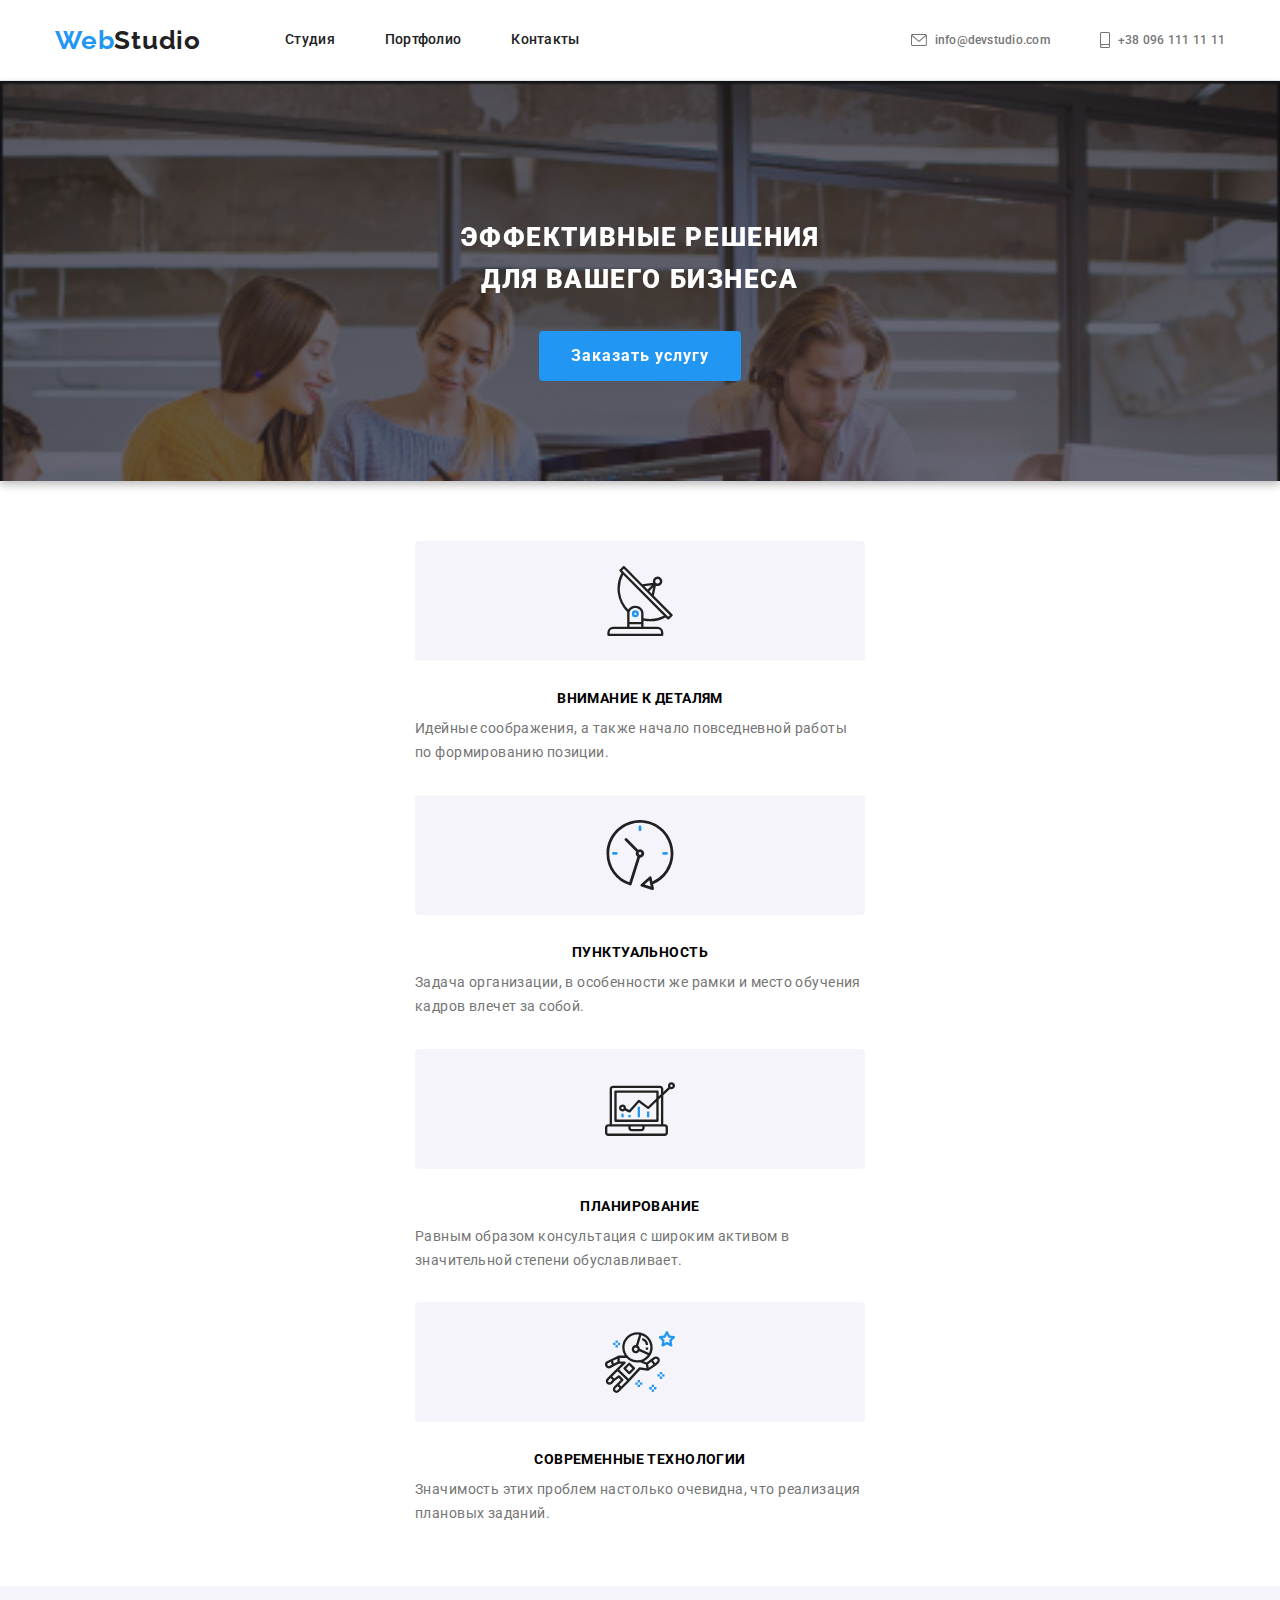
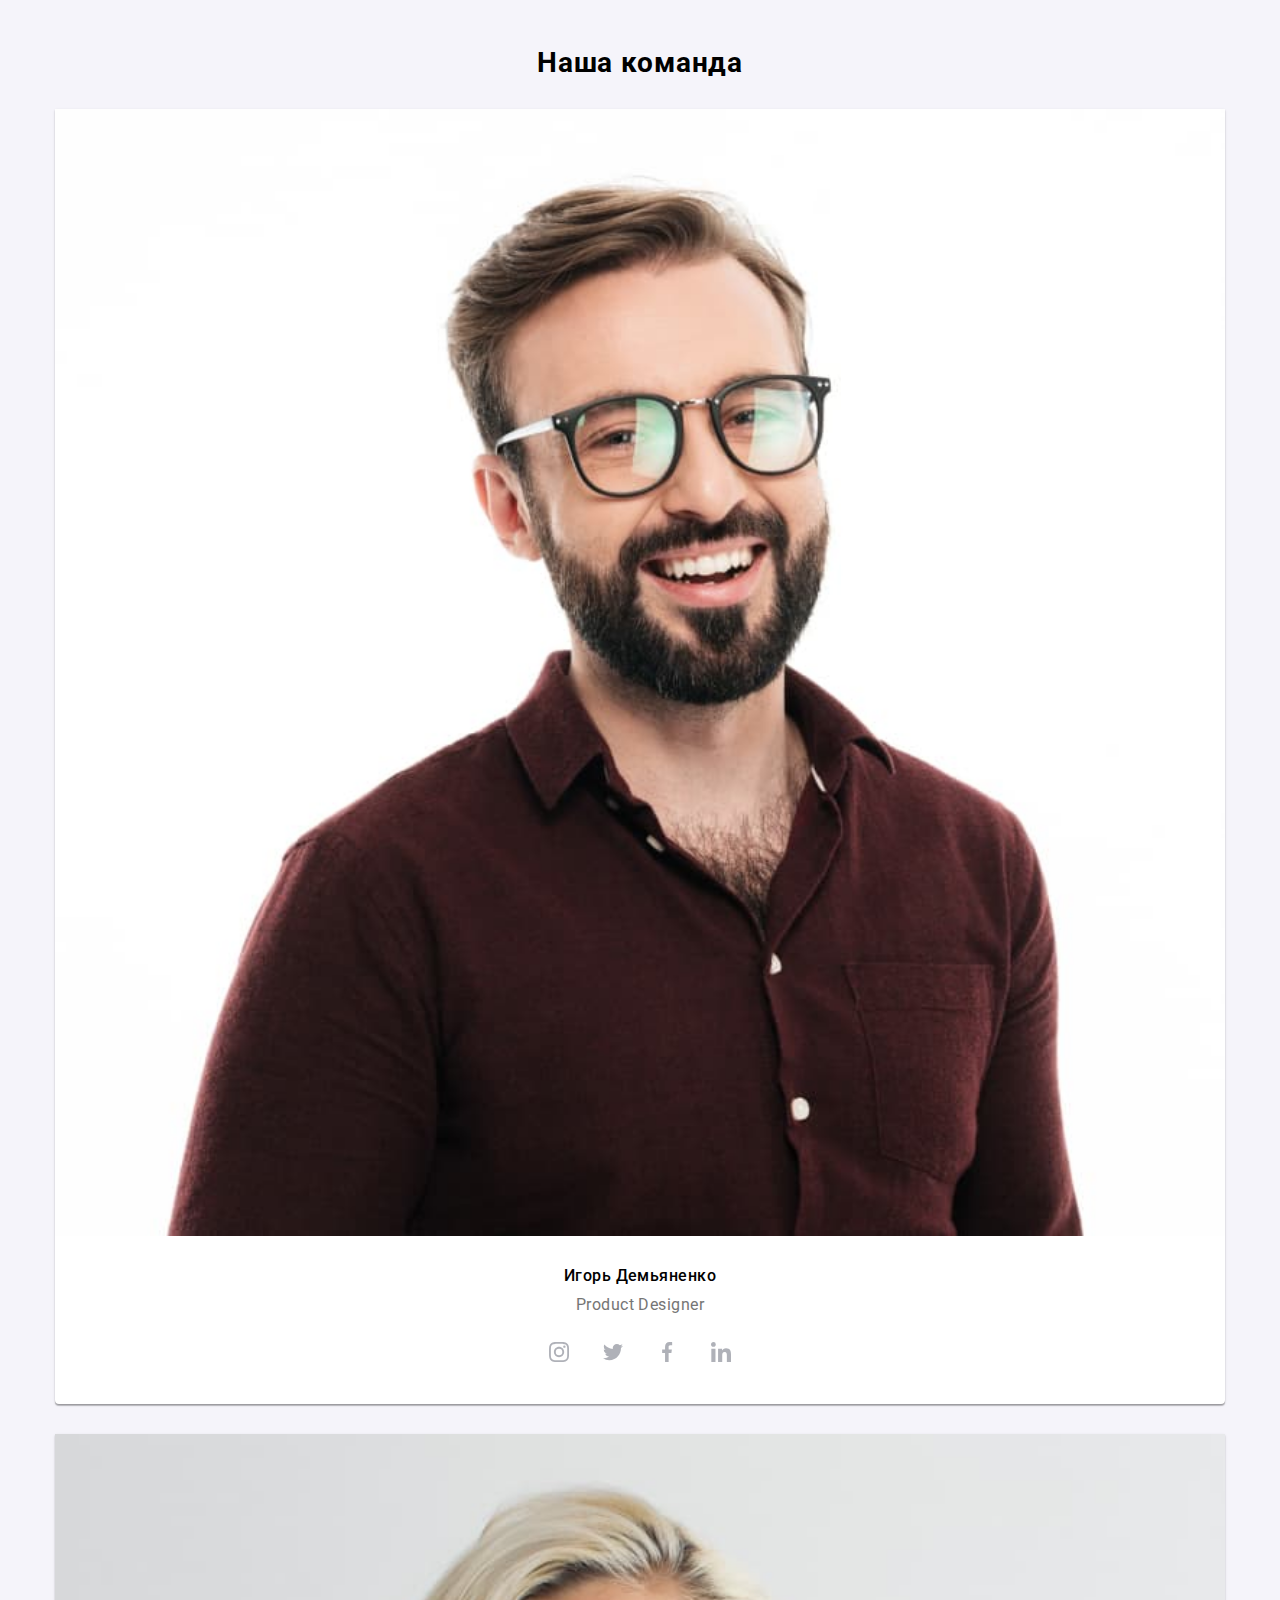
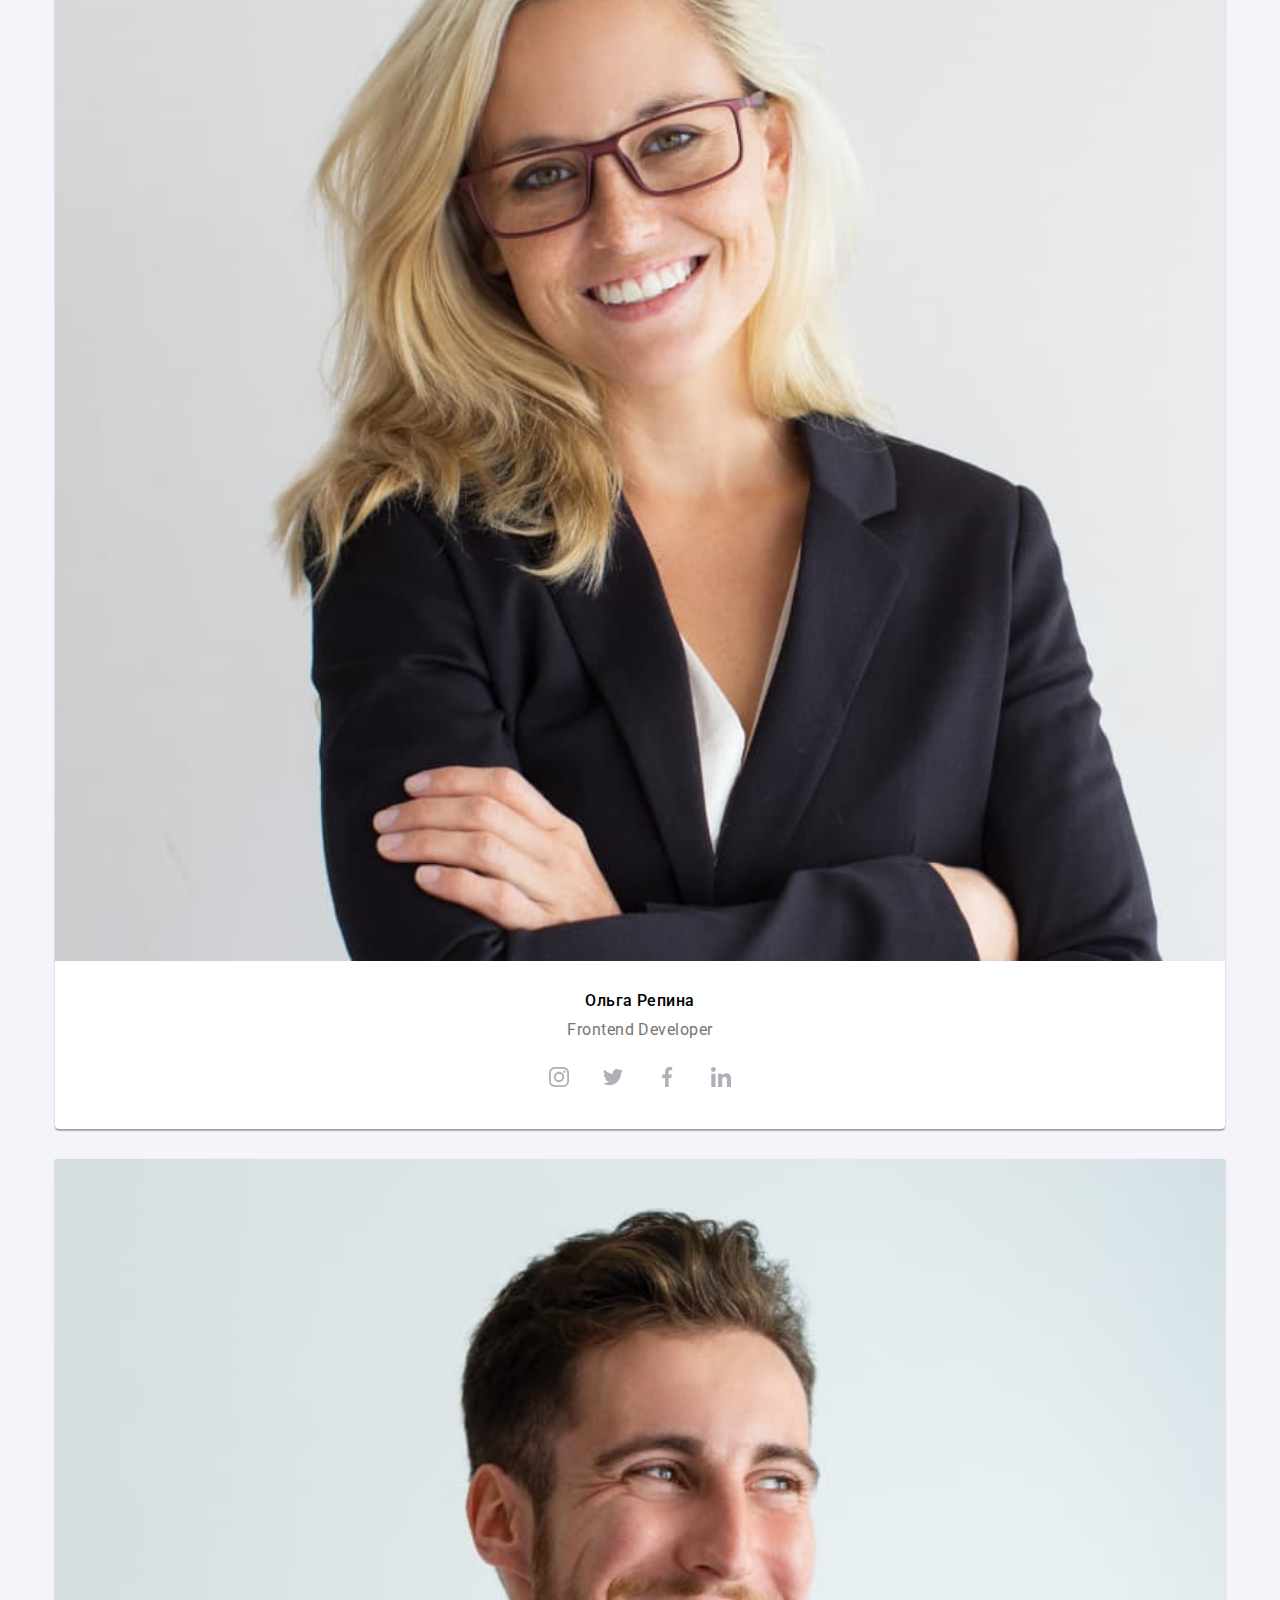
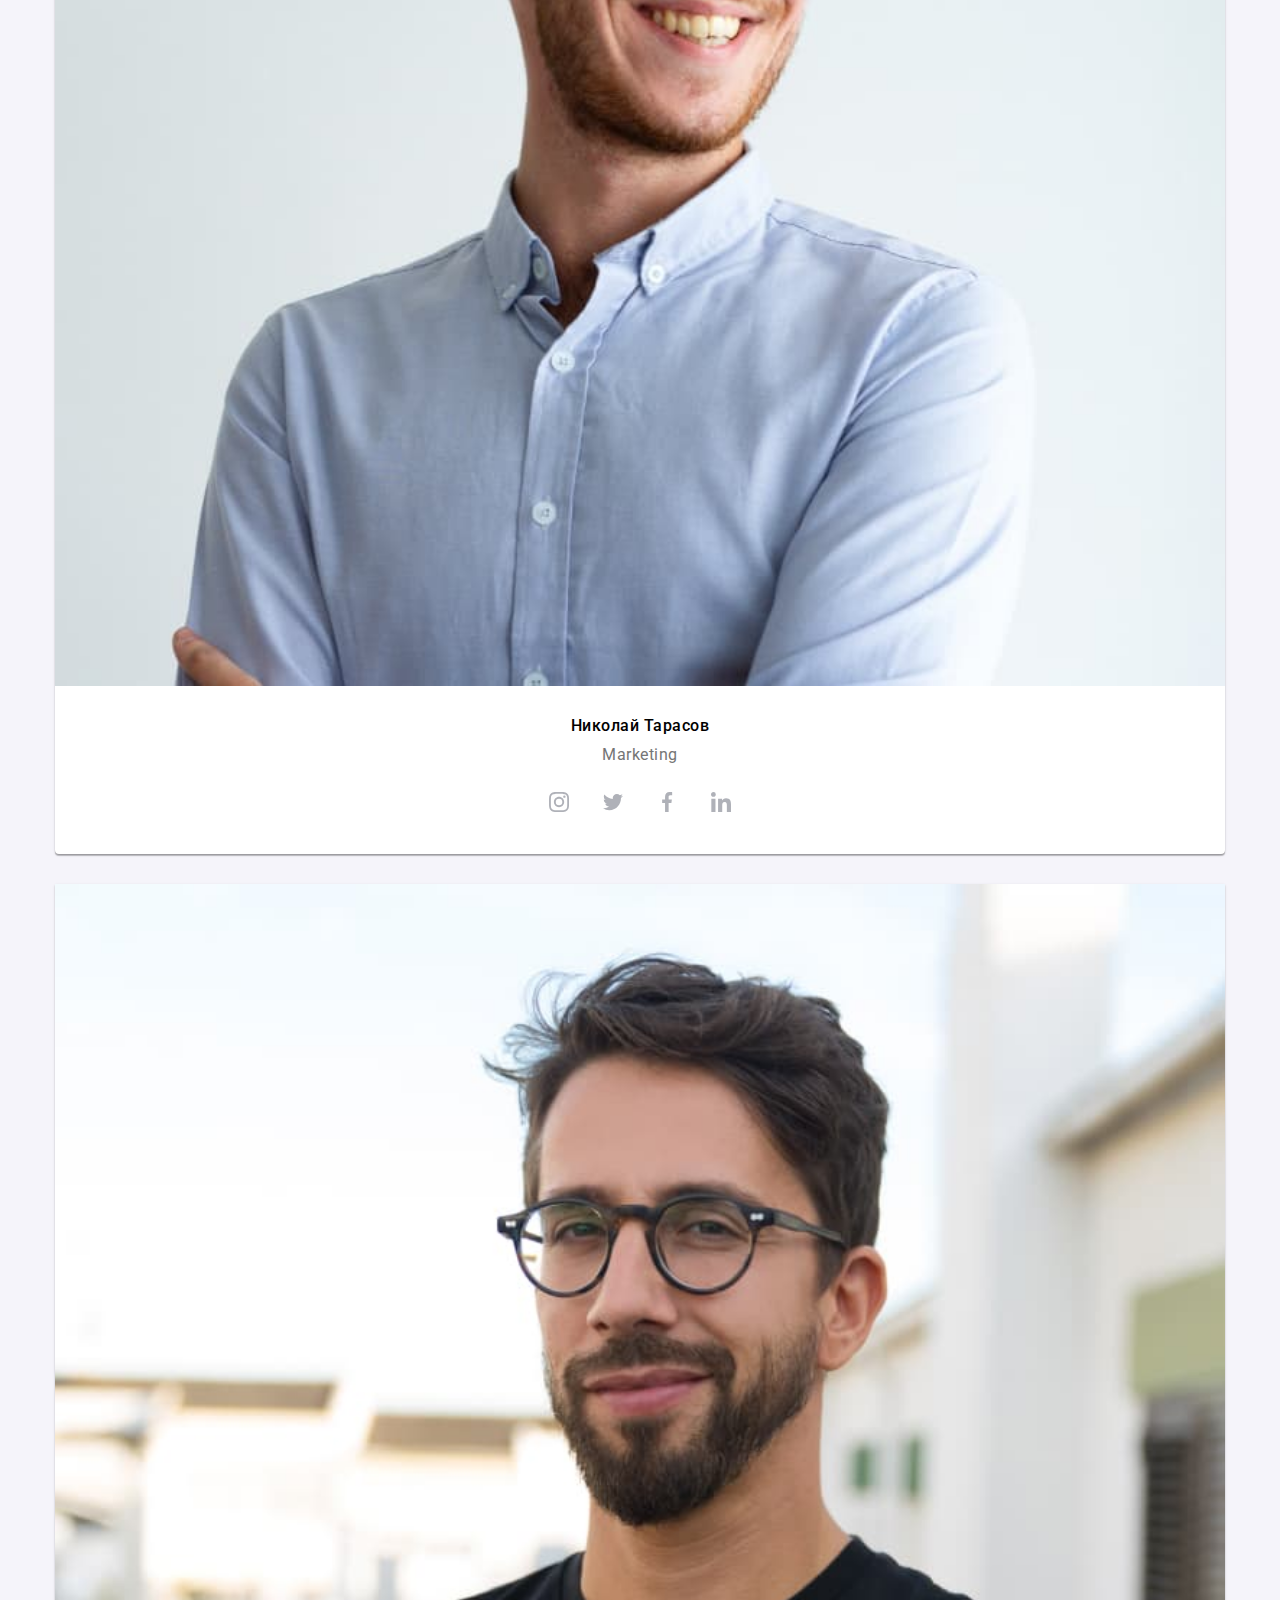
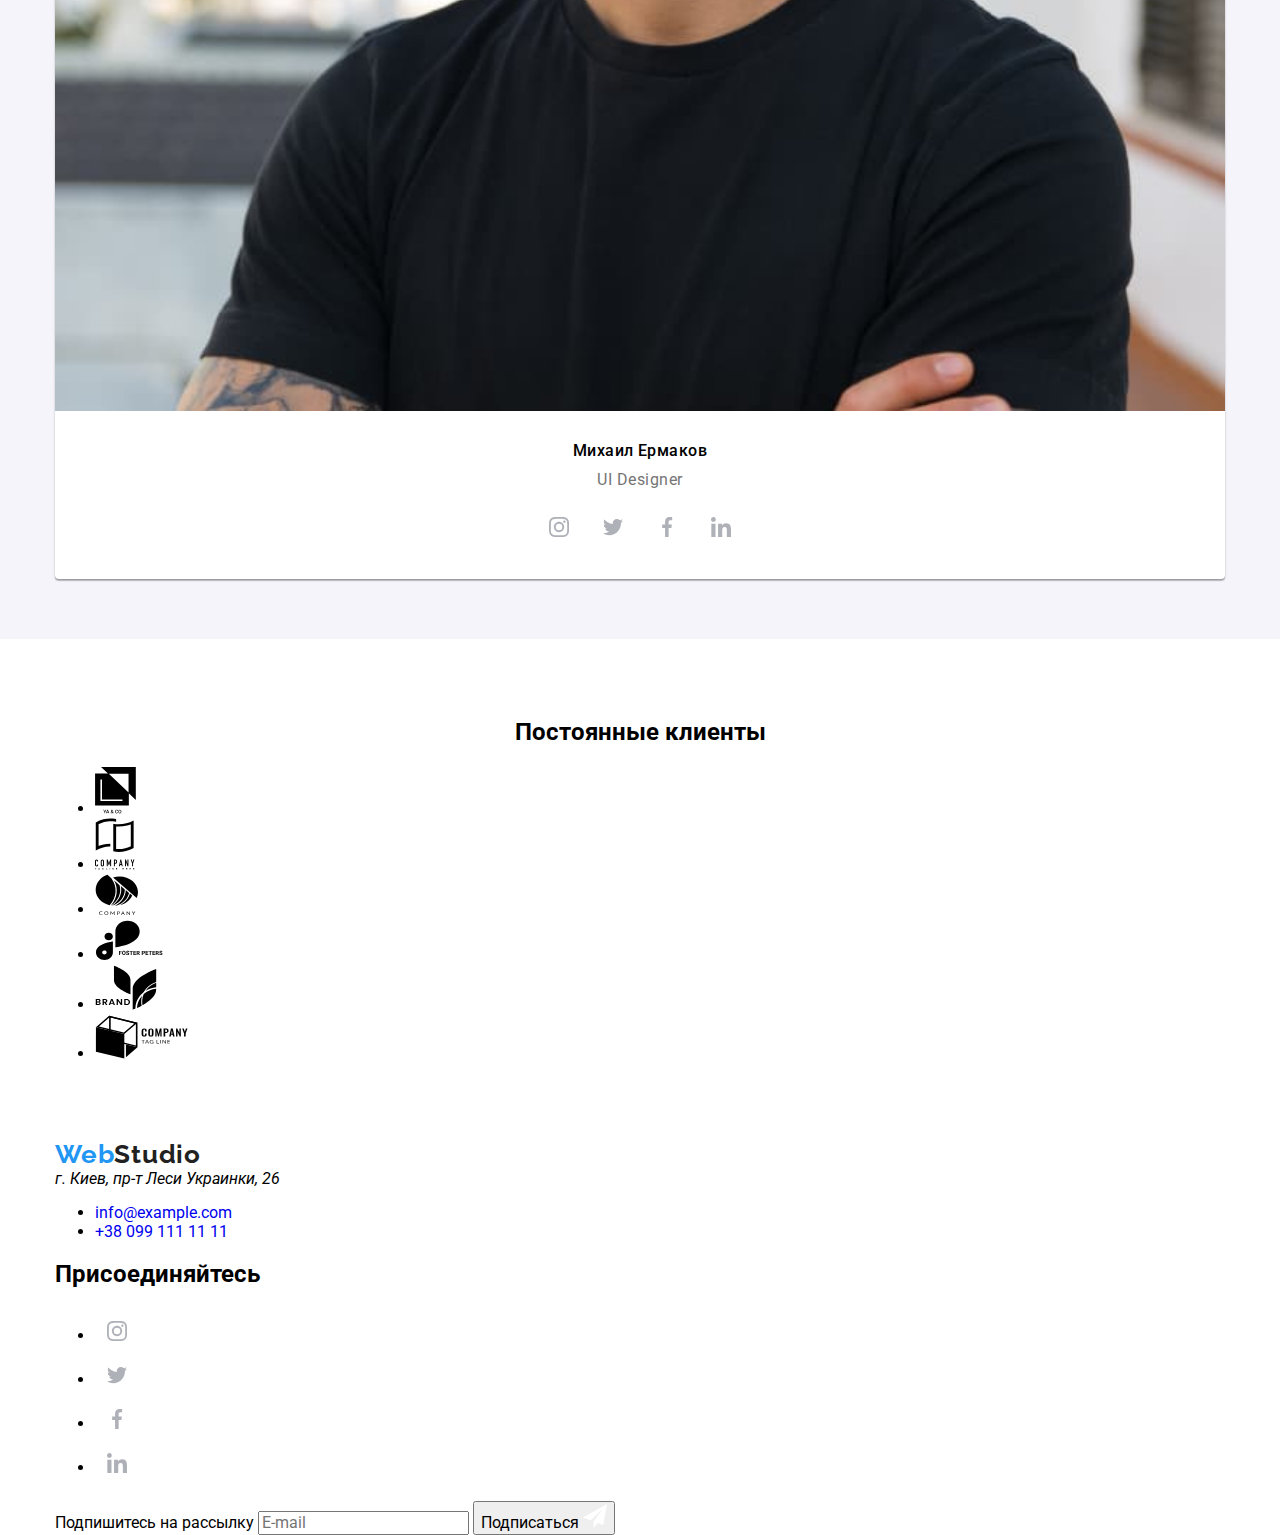
==== index.html @ 5d443990 "repo  created" ====
<!DOCTYPE html>
<html lang="ru">
  <head>
    <meta charset="UTF-8" />
    <meta http-equiv="X-UA-Compatible" content="IE=edge" />
    <meta name="viewport" content="width=device-width, initial-scale=1.0" />
    <title>homework-8</title>
    
    <link
      href="https://fonts.googleapis.com/css2?family=Raleway:wght@700&family=Roboto:wght@400;500;700;900&display=swap"
      rel="stylesheet"
    />
    <link rel="stylesheet" href="https://cdnjs.cloudflare.com/ajax/libs/modern-normalize/1.1.0/modern-normalize.min.css">
    <link rel="stylesheet" href="./css/main.min.css" />
  </head>

  <body>
    <!------------------------------------------------------Шапка страницы--------------------------------------------->
    <header class="page-header">
      <div class="container header-content">
        <nav class="page-header__nav">
          <a href="./index.html" class="page-header__logo"><span class="page-header__text">Web</span>Studio</a>
          <button 
            class="page-header__open-btn" 
            type="button" menu-open 
            aria-expanded="false"
            aria-controls="menu-container">
            <svg width="40" height="40" class="page-header__icon" aria-label="Переключатель мобильного меню">
            <use href="./img/sprite.svg#menu" class="icon-menu"></use>
            <!-- <use href="./img/sprite.svg#cross" class="icon-cross"></use> -->
            </svg>
          </button>
<!-- -----------------------------------------------------menu -->
          <div class="menu-container"  id="menu-container" data-menu>
            <button class="page-header__close-btn" type="button" menu-close>
              <svg width="40" height="40" class="page-header__icon" aria-label="Переключатель мобильного меню">
                <use href="./img/sprite.svg#cross" class="icon-cross"></use>
              </svg>
            </button>
            <ul class="nav-list">
              <li class="nav-list__item">
                <a href="./index.html" class="nav-list__link nav-list__link--current">Студия</a>
              </li>
              <li class="nav-list__item">
                <a href="./portfolio.html" class="nav-list__link">Портфолио</a>
              </li>
              <li class="nav-list__item">
                <a href="" class="nav-list__link">Контакты</a>
              </li>
            </ul>

            <ul class="contacts">
              <li class="contacts__item">
                  <a href="tel:+380961111111" class="contacts__tel">
                    <svg class="contacts__icon" width="10px" height="16px">
                      <use href="./img/sprite.svg#icon-smartphone"></use>
                    </svg>
                    +38 096 111 11 11
                  </a>
              </li>
              <li class="contacts__item">
                <a href="mailto:info@devstudio.com" class="contacts__email">
                  <svg class="contacts__icon" width="16px" height="12px">
                    <use href="./img/sprite.svg#icon-envelope"></use>
                  </svg>
                  info@devstudio.com
                </a>
              </li>
            </ul>

            <ul class="social-list">
              <li class="social-list__item"><a href="#" class="social-list__link">Instagram</a></li>
              <li class="social-list__item"><a href="#" class="social-list__link">Twitter</a></li>
              <li class="social-list__item"><a href="#" class="social-list__link">Facebook</a></li>
              <li class="social-list__item"><a href="#" class="social-list__link">LinkedIn</a></li>
            </ul>
          </div>
        </nav>
      </div>
    </header>
<!-------------------------------------------------------hero ------------------------------------------------>
    <main class="titles">
      <section class="hero">
        <div class="container">
          <h1 class="hero__title">Эффективные решения для вашего бизнеса</h1>
          <button type="button" class="hero__button" data-modal-open>Заказать услугу</button>
        </div>
      </section>
<!-- ------------------------------------------------------features ------------------------------------------->
      <section class="features section">
        <div class="container">
          <h2 class="features__header visually-hidden">Features</h2>
          <ul class="features__list">
            <li class="features__item">
              <div class="features__wrapper">
                <svg class="features__icon" width="70" height="70">
                  <use href="./img/sprite.svg#icon-antenna"></use>
                </svg>
              </div>
              <h3 class="features__title">Внимание к деталям</h3>
              <p class="features__text">
                Идейные соображения, а также начало повседневной работы по
                формированию позиции.
              </p>
            </li>
      
            <li class="features__item">
              <div class="features__wrapper">
                <svg class="features__icon" width="70" height="70">
                  <use href="./img/sprite.svg#icon-clock"></use>
                </svg>
              </div>
              <h3 class="features__title">Пунктуальность</h3>
              <p class="features__text">
                Задача организации, в особенности же рамки и место обучения кадров
                влечет за собой.
              </p>
            </li>
      
            <li class="features__item">
              <div class="features__wrapper">
                <svg class="features__icon" width="70" height="70">
                  <use href="./img/sprite.svg#icon-diagram"></use>
                </svg>
              </div>
              <h3 class="features__title">Планирование</h3>
              <p class="features__text">
                Равным образом консультация с широким активом в значительной
                степени обуславливает.
              </p>
            </li>
      
            <li class="features__item">
              <div class="features__wrapper">
                <svg class="features__icon" width="70" height="70">
                  <use href="./img/sprite.svg#icon-astronaut"></use>
                </svg>
              </div>
              <h3 class="features__title">Современные технологии</h3>
              <p class="features__text">
                Значимость этих проблем настолько очевидна, что реализация
                плановых заданий.
              </p>
            </li>
          </ul>
        </div>
      </section>
<!--------------------------------------------------------Our-team ---------------------------------------->
<section class="our-team section">
  <div class="container">
    <h2 class="our-team__title">Наша команда</h2>
    <ul class="our-team__list">
      <li class="our-team__member">
        <img src="./img/Igor-Demyanenko.jpg" alt="карта первого работника студии" width="270" class="our-team__photo">
        <div class="team-data">
          <h3 class="team-data__name">Игорь Демьяненко</h3>
          <p class="team-data__position">Product Designer</p>
        </div>
        <ul class="our-team__social">
          <li class="our-team__social-item">
            <a href="https://www.instagram.com/" class="our-team__social-link" target="_blank">
              <svg class="our-team__social-icon" width="20" height="20">
                <use href="./img/sprite.svg#icon-Insta"></use>
              </svg>
            </a>
          </li>
          <li class="our-team__social-item">
            <a href="https://twitter.com/" class="our-team__social-link" target="_blank">
              <svg class="our-team__social-icon" width="20" height="20">
                <use href="./img/sprite.svg#icon-twitter"></use>
              </svg>
            </a>
          </li>
          <li class="our-team__social-item">
            <a href="https://uk-ua.facebook.com/" class="our-team__social-link" target="_blank">
              <svg class="our-team__social-icon" width="20" height="20">
                <use href="./img/sprite.svg#icon-facebook"></use>
              </svg>
            </a>
          </li>
          <li class="our-team__social-item">
            <a href="https://ua.linkedin.com/" class="our-team__social-link" target="_blank">
              <svg class="our-team__social-icon" width="20" height="20">
                <use href="./img/sprite.svg#icon-linkEdin"></use>
              </svg>
            </a>
          </li>
        </ul>
      </li>

      <li class="our-team__member">
        <img src="./img/Olga-Repina.jpg" alt="карта второго работника студии" width="270" class="our-team__photo">
        <div class="team-data">
          <h3 class="team-data__name">Ольга Репина</h3>
          <p class="team-data__position">Frontend Developer</p>
        </div>
        <ul class="list our-team__social">
          <li class="our-team__social-item">
            <a href="https://www.instagram.com/" class="our-team__social-link" target="_blank">
              <svg width="20" height="20" class="our-team__social-icon">
                <use href="./img/sprite.svg#icon-Insta"></use>
              </svg>
            </a>
          </li>
          <li class="our-team__social-item">
            <a href="https://twitter.com/" class="our-team__social-link" target="_blank">
              <svg class="our-team__social-icon" width="20" height="20">
                <use href="./img/sprite.svg#icon-twitter"></use>
              </svg>
            </a>
          </li>
          <li class="our-team__social-item">
            <a href="https://uk-ua.facebook.com/" class="our-team__social-link" target="_blank">
              <svg class="our-team__social-icon" width="20" height="20">
                <use href="./img/sprite.svg#icon-facebook"></use>
              </svg>
            </a>
          </li>
          <li class="our-team__social-item">
            <a href="https://ua.linkedin.com/" class="our-team__social-link" target="_blank">
              <svg class="our-team__social-icon" width="20" height="20">
                <use href="./img/sprite.svg#icon-linkEdin"></use>
              </svg>
            </a>
          </li>
        </ul>
      </li>

      <li class="our-team__member">
        <img src="./img/Nik-Tarasov.jpg" alt="карта третьего работника студии" width="270" class="our-team__photo">
        <div class="team-data">
          <h3 class="team-data__name">Николай Тарасов</h3>
          <p class="team-data__position">Marketing</p>
        </div>
        <ul class="list  our-team__social">
          <li class="our-team__social-item">
            <a href="https://www.instagram.com/" class="our-team__social-link" target="_blank">
              <svg width="20" height="20" class="our-team__social-icon">
                <use href="./img/sprite.svg#icon-Insta"></use>
              </svg>
            </a>
          </li>
          <li class="our-team__social-item">
            <a href="https://twitter.com/" class="our-team__social-link" target="_blank">
              <svg class="our-team__social-icon" width="20" height="20">
                <use href="./img/sprite.svg#icon-twitter"></use>
              </svg>
            </a>
          </li>
          <li class="our-team__social-item">
            <a href="https://uk-ua.facebook.com/" class="our-team__social-link" target="_blank">
              <svg class="our-team__social-icon" width="20" height="20">
                <use href="./img/sprite.svg#icon-facebook"></use>
              </svg>
            </a>
          </li>
          <li class="our-team__social-item">
            <a href="https://ua.linkedin.com/" class="our-team__social-link" target="_blank">
              <svg class="our-team__social-icon" width="20" height="20">
                <use href="./img/sprite.svg#icon-linkEdin"></use>
              </svg>
            </a>
          </li>
        </ul>
      </li>

      <li class="our-team__member">
        <img src="./img/Michail-Ermakov.jpg" alt="карта четвертого работника студии" width="270"
          class="our-team__photo">
        <div class="team-data">
          <h3 class="team-data__name">Михаил Ермаков</h3>
          <p class="team-data__position">UI Designer</p>
        </div>
        <ul class="list  our-team__social">
          <li class="our-team__social-item">
            <a href="https://www.instagram.com/" class="our-team__social-link" target="_blank">
              <svg width="20" height="20" class="our-team__social-icon">
                <use href="./img/sprite.svg#icon-Insta"></use>
              </svg>
            </a>
          </li>
          <li class="our-team__social-item">
            <a href="https://twitter.com/" class="our-team__social-link" target="_blank">
              <svg class="our-team__social-icon" width="20" height="20">
                <use href="./img/sprite.svg#icon-twitter"></use>
              </svg>
            </a>
          </li>
          <li class="our-team__social-item">
            <a href="https://uk-ua.facebook.com/" class="our-team__social-link" target="_blank">
              <svg class="our-team__social-icon" width="20" height="20">
                <use href="./img/sprite.svg#icon-facebook"></use>
              </svg>
            </a>
          </li>
          <li class=" our-team__social-item">
            <a href="https://ua.linkedin.com/" class="our-team__social-link" target="_blank">
              <svg class="our-team__social-icon" width="20" height="20">
                <use href="./img/sprite.svg#icon-linkEdin"></use>
              </svg>
            </a>
          </li>
        </ul>
      </li>
    </ul>
  </div>
</section>
<!----------------------------------------------------- Clients --------------------------------------------------->
<section class="customers section">
  <div class="container">
    <h2 class="customers-title">Постоянные клиенты</h2>
    <ul class=" list customers-list">
      <li class="customers-item">
        <a href="" class="customers-link">
          <svg class="customers-icon" width="41" height="46.7">
            <use href="./img/sprite.svg#icon-client-1"></use>
          </svg>
        </a>
      </li>
      <li class="customers-item">
        <a href="" class="customers-link">
          <svg class="customers-icon" width="40" height="52">
            <use href="./img/sprite.svg#icon-client-2"></use>
          </svg>
        </a>
      </li>
      <li class="customers-item">
        <a href="" class="customers-link">
          <svg class="customers-icon" width="43.46" height="41.18">
            <use href="./img/sprite.svg#icon-client-3"></use>
          </svg>
        </a>
      </li>
      <li class="customers-item">
        <a href="" class="customers-link">
          <svg class="customers-icon" width="84.44" height="40.62">
            <use href="./img/sprite.svg#icon-client-4"></use>
          </svg>
        </a>
      </li>
      <li class="customers-item">
        <a href="" class="customers-link">
          <svg class="customers-icon" width="62.54" height="45.43">
            <use href="./img/sprite.svg#icon-client-5"></use>
          </svg>
        </a>
      </li>
      <li class="customers-item">
        <a href="" class="customers-link">
          <svg class="customers-icon" width="93.79" height="43.93">
            <use href="./img/sprite.svg#icon-client-6"></use>
          </svg>
        </a>
      </li>
    </ul>
  </div>
</section>
    </main>
<!---------------------------------------------------- Footer --------------------------------------------------->
    <footer class="footer">
      <div class="container">
        <div class="footer-wrapper">
          <div class="footer-data">
            <a href="./index.html" class="page-header__logo page-header__logo--inverse"><span
                class="page-header__text">Web</span>Studio</a>
            <address class="footer-data__address">г. Киев, пр-т Леси Украинки, 26</address>
            <ul class="footer-data__list">
              <li class="footer-data__contacts">
                <a href="mailto:info@example.com" class="footer-data__link">info@example.com</a>
              </li>
              <li class="footer-data__contacts">
                <a href="tel:+380991111111" class="footer-data__link">+38 099 111 11 11</a>
              </li>
            </ul>
          </div>
          <div class="footer-social">
            <h2 class="footer-social__text">Присоединяйтесь</h2>
            <ul class="list footer-social__list">
              <li class="our-team__social-item">
                <a href="https://www.instagram.com/" class="our-team__social-link  our-team__social-link--bgc"
                  target="_blank">
                  <svg class="our-team__social-icon" width="20" height="20">
                    <use href="./img/sprite.svg#icon-Insta"></use>
                  </svg>
                </a>
              </li>
              <li class="our-team__social-item footer-item">
                <a href="https://twitter.com/" class="our-team__social-link our-team__social-link--bgc" target="_blank">
                  <svg class="our-team__social-icon" width="20" height="20">
                    <use href="./img/sprite.svg#icon-twitter"></use>
                  </svg>
                </a>
              </li>
              <li class="our-team__social-item footer-item">
                <a href="https://uk-ua.facebook.com/" class="our-team__social-link our-team__social-link--bgc"
                  target="_blank">
                  <svg class="our-team__social-icon" width="20" height="20">
                    <use href="./img/sprite.svg#icon-facebook"></use>
                  </svg>
                </a>
              </li>
              <li class="our-team__social-item footer-item">
                <a href="https://ua.linkedin.com/" class="our-team__social-link our-team__social-link--bgc" target="_blank">
                  <svg class="our-team__social-icon" width="20" height="20">
                    <use href="./img/sprite.svg#icon-linkEdin"></use>
                  </svg>
                </a>
              </li>
            </ul>
          </div>
          <form class="subscribe">
            <label class="subscribe__label">
              <span class="subscribe__text">Подпишитесь на рассылку</span>
              <input type="email" placeholder="E-mail" class="subscribe__input" name="subscribe">
            </label>
            <button type="submit" class="subscribe__btn">
              Подписаться
              <svg class="subscribe__icon" width="24" height="24">
                <use href="./img/sprite.svg#icon-send"></use>
              </svg>
            </button>
          </form>
        </div>
      </div>
    </footer>

   



    <script src="./js/modal.js"></script>
    <script src="./js/menu.js"></script>
  </body>
</html>
---- css/main.min.css ----
body{font-family:"Roboto",sans-serif;background-color:var(--main-bgc);color:var(--primary-text-color)}.visually-hidden{position:absolute;white-space:nowrap;width:1px;height:1px;overflow:hidden;border:0;padding:0;clip:rect(0 0 0 0);clip-path:inset(50%);margin:-1px}a{text-decoration:none}.our-team__social,.our-team__list,.features__list,.social-list,.contacts,.nav-list{list-style:none;margin:0;padding:0}.titles h2{text-align:center}img{display:block;max-width:100%;height:auto;width:100%}.container{width:100%;padding-left:15px;padding-right:15px;margin-left:auto;margin-right:auto}@media screen and (min-width: 480px){.container{max-width:480px}}@media screen and (min-width: 768px){.container{max-width:768px}}@media screen and (min-width: 1200px){.container{max-width:1200px}}.section{padding-top:60px;padding-bottom:60px}.page-header{border-bottom:1px solid #ececec}@media screen and (max-width: 767px){.header-content{padding-top:10px;padding-bottom:10px}}.page-header__nav{display:flex;align-items:center}.page-header__logo{font-size:24px;font-weight:700;line-height:1.1666666667;letter-spacing:.03em;font-family:"Raleway",sans-serif;color:#212121}.page-header__logo .page-header__text{color:#2196f3}.page-header__open-btn{display:inline-flex;margin:0;padding:0;border:none;background-color:rgba(0,0,0,0);margin-left:auto}@media screen and (min-width: 767px){.page-header__open-btn{display:none}}@media screen and (max-width: 767px){.menu-container{padding:48px 40px;background-color:#fff;outline:1px solid tomato;display:none;position:fixed;top:0;left:0;width:100%;height:100%;z-index:5}.menu-container.is-open{display:flex;flex-direction:column}}@media screen and (max-width: 767px){.nav-list__item:not(:last-child){margin-bottom:32px}.nav-list__link{font-weight:500;font-size:40px;line-height:1.18;letter-spacing:.02em;color:#212121}.nav-list__link:hover,.nav-list__link:focus{color:#2196f3}}@media screen and (max-width: 767px){.contacts{margin-top:auto;margin-bottom:64px}.contacts .contacts__icon{display:none}.contacts__item:not(:last-child){margin-bottom:32px}.contacts__tel{font-weight:500;font-size:34px;line-height:1.18;letter-spacing:.02em;color:#2196f3}.contacts__email{font-weight:500;font-size:24px;line-height:1.17;letter-spacing:.02em;color:#757575}}@media screen and (max-width: 767px){.social-list{display:flex;flex-wrap:wrap;justify-content:center}.social-list__item:not(:last-child){margin-right:10px}.social-list__item{padding-right:10px}.social-list__item:not(:last-child){border-right:1px solid rgba(33,33,33,.2)}.social-list__link{font-weight:500;font-size:18px;line-height:1.22;letter-spacing:.02em;color:#2196f3}}.page-header__close-btn{position:absolute;top:10px;right:15px;display:inline-flex;margin:0;padding:0;border:none;background-color:rgba(0,0,0,0);margin-left:auto}@media screen and (min-width: 768px){.page-header__close-btn{display:none}}@media screen and (min-width: 768px){.menu-container{display:flex;align-items:center;margin-left:auto}.nav-list{display:flex;align-items:center}.nav-list__item:not(:last-child){margin-right:50px}.nav-list__link{display:block;font-weight:500;font-size:14px;line-height:1.14;letter-spacing:.02em;color:#212121;padding-top:32px;padding-bottom:32px}.social-list{display:none}.contacts{display:flex;flex-direction:column-reverse;margin-left:84px}.contacts__item:nth-child(2){margin-bottom:10px}.contacts__icon{display:inline-block;margin-right:8px;fill:#757575}.contacts__email,.contacts__tel{font-weight:500;font-size:12px;line-height:1.17;letter-spacing:.02em;color:#757575;display:flex;align-items:center}}@media screen and (min-width: 1200px){.menu-container{display:flex;align-items:center;margin-left:auto}.page-header__logo{font-weight:700;font-size:26px;line-height:1.19;letter-spacing:.03em}.contacts{display:flex;align-items:center;flex-direction:row-reverse;margin-left:331px}.contacts__item:nth-child(2){margin-right:50px;margin-bottom:0px}}.hero{text-align:center;padding-top:118px;padding-bottom:118px;max-width:1600px;height:400px;margin-left:auto;margin-right:auto;background-image:linear-gradient(to right, rgba(47, 48, 58, 0.4), rgba(47, 48, 58, 0.4)),url(/img/mobile-hero.jpg);filter:drop-shadow(0px 4px 4px rgba(0, 0, 0, 0.25));background-repeat:no-repeat;background-size:cover}.hero__title{font-weight:900;font-size:26px;line-height:1.62;letter-spacing:.06em;color:#fff;text-transform:uppercase;margin-left:auto;margin-right:auto;margin-bottom:30px;max-width:360px}.hero__button{font-family:Roboto,sans-serif;color:#fff;background-color:#2196f3;border:0;font-weight:700;font-size:16px;line-height:1.88;letter-spacing:.06em;cursor:pointer;padding:10px 32px;border-radius:4px}.features__list .features__item{max-width:450px;margin-left:auto;margin-right:auto}.features__list .features__item:not(:last-child){margin-bottom:30px}.features__wrapper{display:block;width:100%;height:120px;background-color:#f5f4fa;border-radius:4px;display:flex;justify-content:center;align-items:center}.features__title{margin-top:30px;margin-bottom:10px;font-size:14px;line-height:1.14;letter-spacing:.03em;text-transform:uppercase;text-align:center}.features__text{font-size:14px;line-height:1.71;letter-spacing:.03em;color:#757575;margin:0px}.our-team{background-color:#f5f4fa}.our-team__title{margin-top:0px;margin-bottom:30px;font-weight:700;font-size:28px;line-height:1.18;letter-spacing:.03em}.our-team__member{background-color:#fff;box-shadow:0px 1px 3px rgba(0,0,0,.12),0px 1px 1px rgba(0,0,0,.14),0px 2px 1px rgba(0,0,0,.2);border-radius:0px 0px 4px 4px}.our-team__member:not(:last-child){margin-bottom:30px}.team-data{padding-top:30px;padding-bottom:16px;text-align:center}.team-data__name{margin:0;margin-bottom:10px;font-weight:500;font-size:16px;line-height:1.2;letter-spacing:.03em}.team-data__position{margin:0px;line-height:1.2;color:#757575;letter-spacing:.03em}.our-team__social{display:flex;justify-content:center;padding-bottom:30px}.our-team__social-item:not(:last-child){margin-right:10px}.our-team__social-link{display:flex;justify-content:center;align-items:center;width:44px;height:44px;border-radius:50px;background-color:#fff;color:#afb1b8;fill:#afb1b8}.our-team__social-icon{fill:currentColor}/*# sourceMappingURL=main.min.css.map */
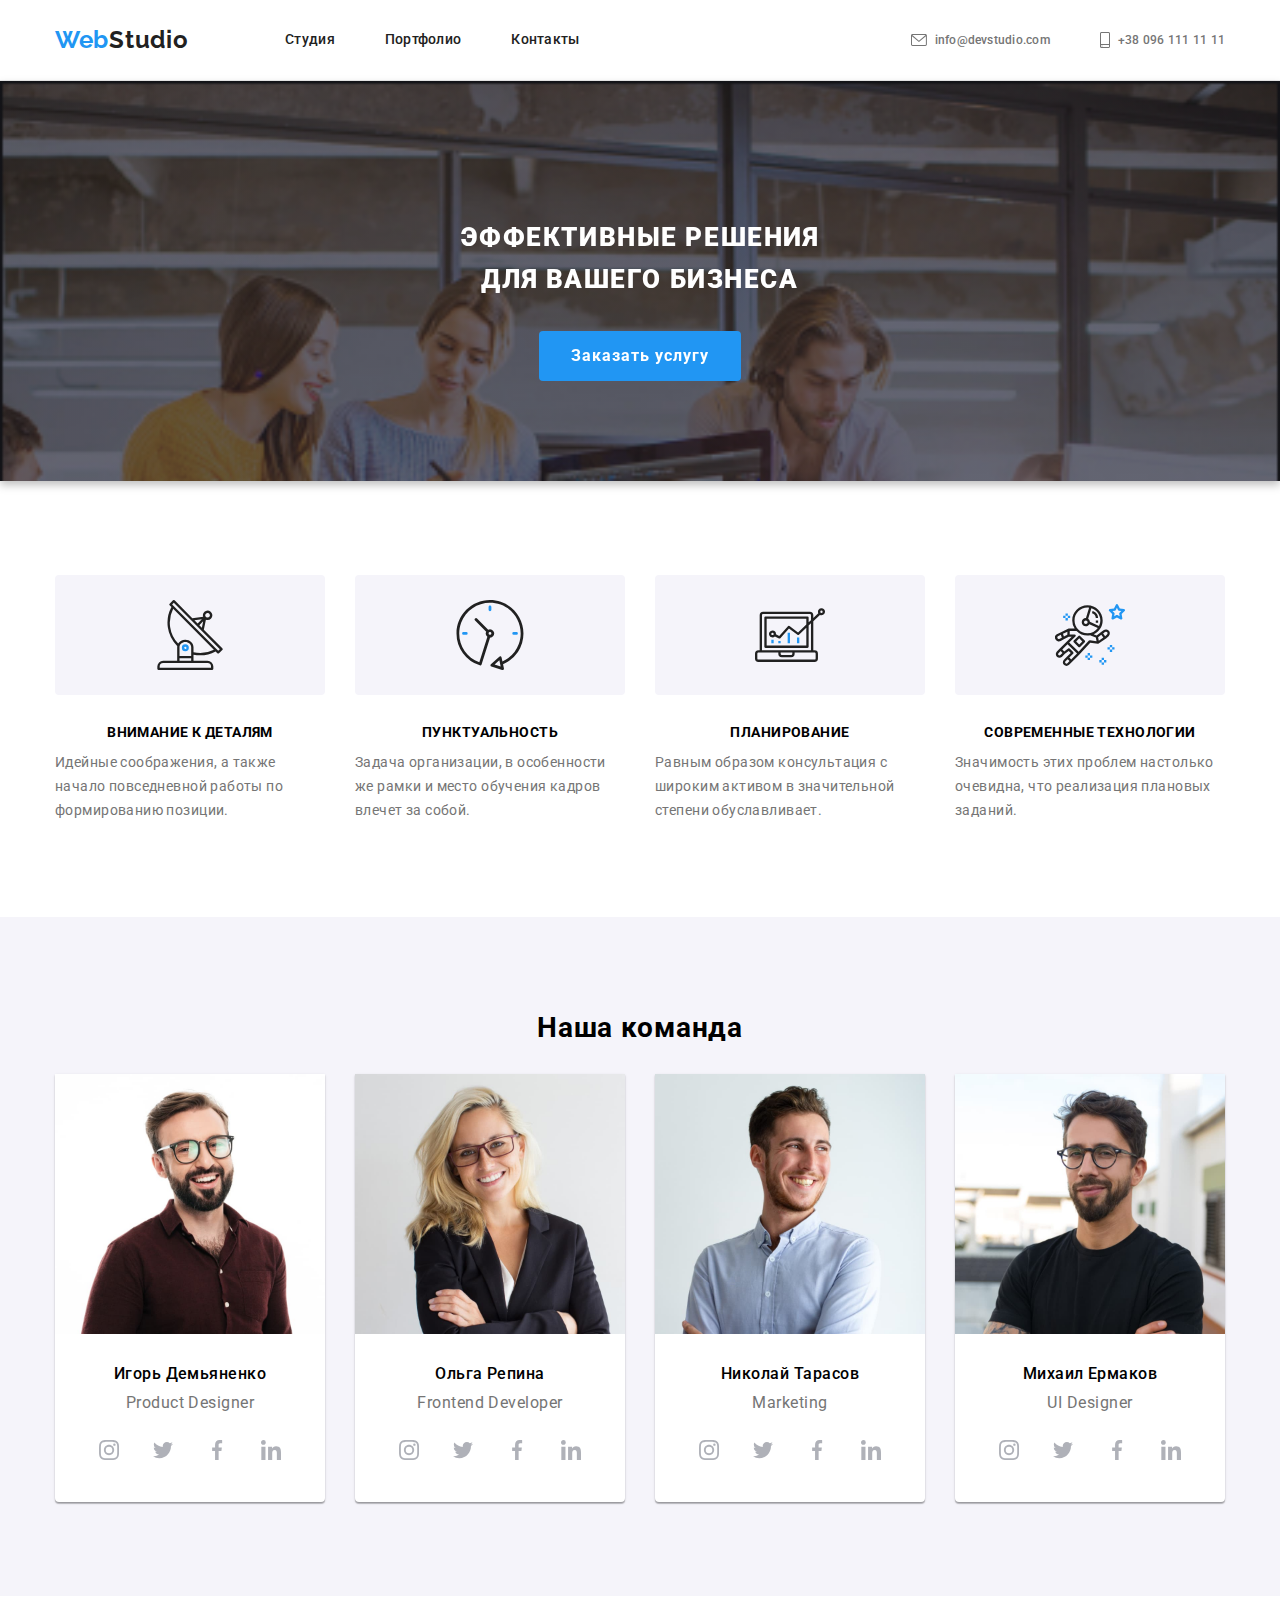
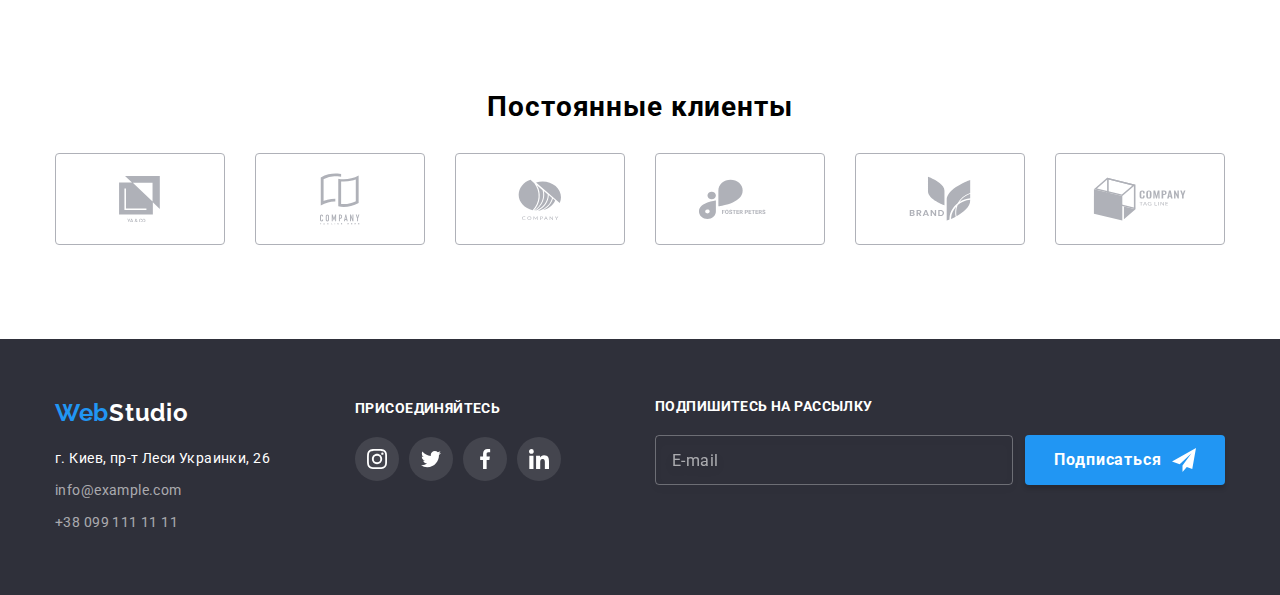
==== commit 98c51a0a: "update" ====
--- a/index.html
+++ b/index.html
@@ -22,7 +22,7 @@
           <a href="./index.html" class="page-header__logo"><span class="page-header__text">Web</span>Studio</a>
           <button 
             class="page-header__open-btn" 
-            type="button" menu-open 
+            type="button"
             aria-expanded="false"
             aria-controls="menu-container">
             <svg width="40" height="40" class="page-header__icon" aria-label="Переключатель мобильного меню">
@@ -31,49 +31,49 @@
             </svg>
           </button>
 <!-- -----------------------------------------------------menu -->
-          <div class="menu-container"  id="menu-container" data-menu>
-            <button class="page-header__close-btn" type="button" menu-close>
-              <svg width="40" height="40" class="page-header__icon" aria-label="Переключатель мобильного меню">
-                <use href="./img/sprite.svg#cross" class="icon-cross"></use>
-              </svg>
-            </button>
-            <ul class="nav-list">
-              <li class="nav-list__item">
-                <a href="./index.html" class="nav-list__link nav-list__link--current">Студия</a>
-              </li>
-              <li class="nav-list__item">
-                <a href="./portfolio.html" class="nav-list__link">Портфолио</a>
-              </li>
-              <li class="nav-list__item">
-                <a href="" class="nav-list__link">Контакты</a>
-              </li>
-            </ul>
-
-            <ul class="contacts">
-              <li class="contacts__item">
-                  <a href="tel:+380961111111" class="contacts__tel">
-                    <svg class="contacts__icon" width="10px" height="16px">
-                      <use href="./img/sprite.svg#icon-smartphone"></use>
+          <div class="menu-container"  id="menu-container">
+              <button class="page-header__close-btn" type="button">
+                <svg width="40" height="40" class="page-header__icon" aria-label="Переключатель мобильного меню">
+                  <use href="./img/sprite.svg#cross" class="icon-cross"></use>
+                </svg>
+              </button>
+              <ul class="nav-list">
+                <li class="nav-list__item">
+                  <a href="./index.html" class="nav-list__link nav-list__link--current">Студия</a>
+                </li>
+                <li class="nav-list__item">
+                  <a href="./portfolio.html" class="nav-list__link">Портфолио</a>
+                </li>
+                <li class="nav-list__item">
+                  <a href="" class="nav-list__link">Контакты</a>
+                </li>
+              </ul>
+
+              <ul class="contacts">
+                <li class="contacts__item">
+                    <a href="tel:+380961111111" class="contacts__tel">
+                      <svg class="contacts__icon" width="10px" height="16px">
+                        <use href="./img/sprite.svg#icon-smartphone"></use>
+                      </svg>
+                      +38 096 111 11 11
+                    </a>
+                </li>
+                <li class="contacts__item">
+                  <a href="mailto:info@devstudio.com" class="contacts__email">
+                    <svg class="contacts__icon" width="16px" height="12px">
+                      <use href="./img/sprite.svg#icon-envelope"></use>
                     </svg>
-                    +38 096 111 11 11
+                    info@devstudio.com
                   </a>
-              </li>
-              <li class="contacts__item">
-                <a href="mailto:info@devstudio.com" class="contacts__email">
-                  <svg class="contacts__icon" width="16px" height="12px">
-                    <use href="./img/sprite.svg#icon-envelope"></use>
-                  </svg>
-                  info@devstudio.com
-                </a>
-              </li>
-            </ul>
-
-            <ul class="social-list">
-              <li class="social-list__item"><a href="#" class="social-list__link">Instagram</a></li>
-              <li class="social-list__item"><a href="#" class="social-list__link">Twitter</a></li>
-              <li class="social-list__item"><a href="#" class="social-list__link">Facebook</a></li>
-              <li class="social-list__item"><a href="#" class="social-list__link">LinkedIn</a></li>
-            </ul>
+                </li>
+              </ul>
+
+              <ul class="social-list">
+                <li class="social-list__item"><a href="#" class="social-list__link">Instagram</a></li>
+                <li class="social-list__item"><a href="#" class="social-list__link">Twitter</a></li>
+                <li class="social-list__item"><a href="#" class="social-list__link">Facebook</a></li>
+                <li class="social-list__item"><a href="#" class="social-list__link">LinkedIn</a></li>
+              </ul>
           </div>
         </nav>
       </div>
@@ -309,7 +309,7 @@
 <section class="customers section">
   <div class="container">
     <h2 class="customers-title">Постоянные клиенты</h2>
-    <ul class=" list customers-list">
+    <ul class="customers-list">
       <li class="customers-item">
         <a href="" class="customers-link">
           <svg class="customers-icon" width="41" height="46.7">
@@ -375,7 +375,7 @@
           </div>
           <div class="footer-social">
             <h2 class="footer-social__text">Присоединяйтесь</h2>
-            <ul class="list footer-social__list">
+            <ul class="footer-social__list">
               <li class="our-team__social-item">
                 <a href="https://www.instagram.com/" class="our-team__social-link  our-team__social-link--bgc"
                   target="_blank">
@@ -423,7 +423,59 @@
         </div>
       </div>
     </footer>
-
+<!-- ----------------------------------------------Modal--------------------------------------------------------- -->
+<div class="backdrop is-hidden" data-modal>
+  <div class="modal">
+    <form class="form">
+      <p id="contact-details" class="form-header">Оставьте свои данные, мы вам перезвоним</p>
+      <ul class="form-list list">
+        <li class="form-item">
+          <label for="username" class="form__label">Имя</label>
+          <input type="text" id="username" name="username" class="form__input">
+          <svg width="18" height="18" class="form-icon">
+            <use href="./img/sprite.svg#icon-person"></use>
+          </svg>
+        </li>
+        <li class="form-item">
+          <label for="telephone" class="form__label">Телефон</label>
+          <input type="tel" id="telephone" name="telephone" class="form__input">
+          <svg width="18" height="18" class="form-icon">
+            <use href="./img/sprite.svg#icon-phone"></use>
+          </svg>
+        </li>
+        <li class="form-item">
+          <label for="user-mail" class="form__label">Почта</label>
+          <input type="email" id="user-mail" name="user-mail" class="form__input">
+          <svg width="18" height="18" class="form-icon">
+            <use href="./img/sprite.svg#icon-email"></use>
+          </svg>
+        </li>
+      </ul>
+      <div class="comment">
+        <label for="textarea" class="form__label">Комментарий</label>
+        <textarea name="comment" id="textarea" placeholder="Введите текст" class="comment__textarea"></textarea>
+      </div>
+      <div class="form-checkbox">
+        <label class="checkbox-label">
+          <input type="checkbox" value="licence" name="licence" class="checkbox-input visually-hidden">
+          <span class="checkbox-icon">
+            <svg class="check-icon" width="16" height="15">
+              <use href="./img/sprite.svg#icon-check"></use>
+            </svg>
+          </span>
+          <span>Соглашаюсь с рассылкой и принимаю
+            <a href="" class="form__link">Условия договора</a></span>
+        </label>
+      </div>
+      <button class="send-btn" type="submit">Отправить</button>
+    </form>
+    <button type="button" class="close-btn" data-modal-close>
+      <svg class="close-icon" width="18" height="18">
+        <use href="./img/sprite.svg#icon-close-black"></use>
+      </svg>
+    </button>
+  </div>
+</div>
    
 
 
--- a/css/main.min.css
+++ b/css/main.min.css
@@ -1 +1 @@
-body{font-family:"Roboto",sans-serif;background-color:var(--main-bgc);color:var(--primary-text-color)}.visually-hidden{position:absolute;white-space:nowrap;width:1px;height:1px;overflow:hidden;border:0;padding:0;clip:rect(0 0 0 0);clip-path:inset(50%);margin:-1px}a{text-decoration:none}.our-team__social,.our-team__list,.features__list,.social-list,.contacts,.nav-list{list-style:none;margin:0;padding:0}.titles h2{text-align:center}img{display:block;max-width:100%;height:auto;width:100%}.container{width:100%;padding-left:15px;padding-right:15px;margin-left:auto;margin-right:auto}@media screen and (min-width: 480px){.container{max-width:480px}}@media screen and (min-width: 768px){.container{max-width:768px}}@media screen and (min-width: 1200px){.container{max-width:1200px}}.section{padding-top:60px;padding-bottom:60px}.page-header{border-bottom:1px solid #ececec}@media screen and (max-width: 767px){.header-content{padding-top:10px;padding-bottom:10px}}.page-header__nav{display:flex;align-items:center}.page-header__logo{font-size:24px;font-weight:700;line-height:1.1666666667;letter-spacing:.03em;font-family:"Raleway",sans-serif;color:#212121}.page-header__logo .page-header__text{color:#2196f3}.page-header__open-btn{display:inline-flex;margin:0;padding:0;border:none;background-color:rgba(0,0,0,0);margin-left:auto}@media screen and (min-width: 767px){.page-header__open-btn{display:none}}@media screen and (max-width: 767px){.menu-container{padding:48px 40px;background-color:#fff;outline:1px solid tomato;display:none;position:fixed;top:0;left:0;width:100%;height:100%;z-index:5}.menu-container.is-open{display:flex;flex-direction:column}}@media screen and (max-width: 767px){.nav-list__item:not(:last-child){margin-bottom:32px}.nav-list__link{font-weight:500;font-size:40px;line-height:1.18;letter-spacing:.02em;color:#212121}.nav-list__link:hover,.nav-list__link:focus{color:#2196f3}}@media screen and (max-width: 767px){.contacts{margin-top:auto;margin-bottom:64px}.contacts .contacts__icon{display:none}.contacts__item:not(:last-child){margin-bottom:32px}.contacts__tel{font-weight:500;font-size:34px;line-height:1.18;letter-spacing:.02em;color:#2196f3}.contacts__email{font-weight:500;font-size:24px;line-height:1.17;letter-spacing:.02em;color:#757575}}@media screen and (max-width: 767px){.social-list{display:flex;flex-wrap:wrap;justify-content:center}.social-list__item:not(:last-child){margin-right:10px}.social-list__item{padding-right:10px}.social-list__item:not(:last-child){border-right:1px solid rgba(33,33,33,.2)}.social-list__link{font-weight:500;font-size:18px;line-height:1.22;letter-spacing:.02em;color:#2196f3}}.page-header__close-btn{position:absolute;top:10px;right:15px;display:inline-flex;margin:0;padding:0;border:none;background-color:rgba(0,0,0,0);margin-left:auto}@media screen and (min-width: 768px){.page-header__close-btn{display:none}}@media screen and (min-width: 768px){.menu-container{display:flex;align-items:center;margin-left:auto}.nav-list{display:flex;align-items:center}.nav-list__item:not(:last-child){margin-right:50px}.nav-list__link{display:block;font-weight:500;font-size:14px;line-height:1.14;letter-spacing:.02em;color:#212121;padding-top:32px;padding-bottom:32px}.social-list{display:none}.contacts{display:flex;flex-direction:column-reverse;margin-left:84px}.contacts__item:nth-child(2){margin-bottom:10px}.contacts__icon{display:inline-block;margin-right:8px;fill:#757575}.contacts__email,.contacts__tel{font-weight:500;font-size:12px;line-height:1.17;letter-spacing:.02em;color:#757575;display:flex;align-items:center}}@media screen and (min-width: 1200px){.menu-container{display:flex;align-items:center;margin-left:auto}.page-header__logo{font-weight:700;font-size:26px;line-height:1.19;letter-spacing:.03em}.contacts{display:flex;align-items:center;flex-direction:row-reverse;margin-left:331px}.contacts__item:nth-child(2){margin-right:50px;margin-bottom:0px}}.hero{text-align:center;padding-top:118px;padding-bottom:118px;max-width:1600px;height:400px;margin-left:auto;margin-right:auto;background-image:linear-gradient(to right, rgba(47, 48, 58, 0.4), rgba(47, 48, 58, 0.4)),url(/img/mobile-hero.jpg);filter:drop-shadow(0px 4px 4px rgba(0, 0, 0, 0.25));background-repeat:no-repeat;background-size:cover}.hero__title{font-weight:900;font-size:26px;line-height:1.62;letter-spacing:.06em;color:#fff;text-transform:uppercase;margin-left:auto;margin-right:auto;margin-bottom:30px;max-width:360px}.hero__button{font-family:Roboto,sans-serif;color:#fff;background-color:#2196f3;border:0;font-weight:700;font-size:16px;line-height:1.88;letter-spacing:.06em;cursor:pointer;padding:10px 32px;border-radius:4px}.features__list .features__item{max-width:450px;margin-left:auto;margin-right:auto}.features__list .features__item:not(:last-child){margin-bottom:30px}.features__wrapper{display:block;width:100%;height:120px;background-color:#f5f4fa;border-radius:4px;display:flex;justify-content:center;align-items:center}.features__title{margin-top:30px;margin-bottom:10px;font-size:14px;line-height:1.14;letter-spacing:.03em;text-transform:uppercase;text-align:center}.features__text{font-size:14px;line-height:1.71;letter-spacing:.03em;color:#757575;margin:0px}.our-team{background-color:#f5f4fa}.our-team__title{margin-top:0px;margin-bottom:30px;font-weight:700;font-size:28px;line-height:1.18;letter-spacing:.03em}.our-team__member{background-color:#fff;box-shadow:0px 1px 3px rgba(0,0,0,.12),0px 1px 1px rgba(0,0,0,.14),0px 2px 1px rgba(0,0,0,.2);border-radius:0px 0px 4px 4px}.our-team__member:not(:last-child){margin-bottom:30px}.team-data{padding-top:30px;padding-bottom:16px;text-align:center}.team-data__name{margin:0;margin-bottom:10px;font-weight:500;font-size:16px;line-height:1.2;letter-spacing:.03em}.team-data__position{margin:0px;line-height:1.2;color:#757575;letter-spacing:.03em}.our-team__social{display:flex;justify-content:center;padding-bottom:30px}.our-team__social-item:not(:last-child){margin-right:10px}.our-team__social-link{display:flex;justify-content:center;align-items:center;width:44px;height:44px;border-radius:50px;background-color:#fff;color:#afb1b8;fill:#afb1b8}.our-team__social-icon{fill:currentColor}/*# sourceMappingURL=main.min.css.map */+body{font-family:"Roboto",sans-serif;background-color:var(--main-bgc);color:var(--primary-text-color)}body.no-scroll{overflow:hidden}.visually-hidden{position:absolute;white-space:nowrap;width:1px;height:1px;overflow:hidden;border:0;padding:0;clip:rect(0 0 0 0);clip-path:inset(50%);margin:-1px}a{text-decoration:none}.porfolio-list,.filter-btns,.form-list,.footer-social__list,.footer-data__list,.customers-list,.our-team__social,.our-team__list,.features__list,.social-list,.contacts,.nav-list{list-style:none;margin:0;padding:0}.titles h2{text-align:center}img{display:block;max-width:100%;height:auto}.container{width:100%;padding-left:15px;padding-right:15px;margin-left:auto;margin-right:auto}@media screen and (min-width: 480px){.container{max-width:480px}}@media screen and (min-width: 768px){.container{max-width:768px}}@media screen and (min-width: 1200px){.container{max-width:1200px}}.section{padding-top:60px;padding-bottom:60px}@media screen and (min-width: 1200px){.section{padding-top:94px;padding-bottom:94px}}.page-header{border-bottom:1px solid #ececec}@media screen and (max-width: 767px){.header-content{padding-top:10px;padding-bottom:10px}}.page-header__nav{display:flex;align-items:center}.page-header__logo{font-size:24px;font-weight:700;line-height:1.1666666667;letter-spacing:.03em;font-family:"Raleway",sans-serif;color:#212121}.page-header__logo .page-header__text{color:#2196f3}.page-header__open-btn{display:inline-flex;margin:0;padding:0;border:none;background-color:rgba(0,0,0,0);margin-left:auto}@media screen and (min-width: 767px){.page-header__open-btn{display:none}}@media screen and (max-width: 767px){.menu-container{padding:48px 40px;background-color:#fff;position:fixed;top:0;left:0;width:100%;height:100%;z-index:3;overflow:auto;display:none;flex-direction:column;overflow:auto}.menu-container.is-open{display:flex}}@media screen and (max-width: 767px){.nav-list__item:not(:last-child){margin-bottom:32px}.nav-list__link{font-weight:500;font-size:40px;line-height:1.18;letter-spacing:.02em;color:#212121}.nav-list__link:hover,.nav-list__link:focus{color:#2196f3}}@media screen and (max-width: 767px){.contacts{margin-top:auto;margin-bottom:64px}.contacts .contacts__icon{display:none}.contacts__item:not(:last-child){margin-bottom:32px}.contacts__tel{font-weight:500;font-size:34px;line-height:1.18;letter-spacing:.02em;color:#2196f3}}@media screen and (max-width: 767px)and (max-width: 320px){.contacts__tel{font-size:27px}}@media screen and (max-width: 767px){.contacts__email{font-weight:500;font-size:24px;line-height:1.17;letter-spacing:.02em;color:#757575}}@media screen and (max-width: 767px){.social-list{display:flex;flex-wrap:wrap;justify-content:center}.social-list__item:not(:last-child){margin-right:10px}.social-list__item{padding-right:10px}.social-list__item:not(:last-child){border-right:1px solid rgba(33,33,33,.2)}.social-list__link{font-weight:500;font-size:18px;line-height:1.22;letter-spacing:.02em;color:#2196f3}}.page-header__close-btn{position:absolute;top:10px;right:15px;display:inline-flex;margin:0;padding:0;border:none;background-color:rgba(0,0,0,0);margin-left:auto}@media screen and (min-width: 768px){.page-header__close-btn{display:none}}@media screen and (min-width: 768px){.menu-container{display:flex;align-items:center;margin-left:auto}.nav-list{display:flex;align-items:center}.nav-list__item:not(:last-child){margin-right:50px}.nav-list__link{display:block;font-weight:500;font-size:14px;line-height:1.14;letter-spacing:.02em;color:#212121;padding-top:32px;padding-bottom:32px}.social-list{display:none}.contacts{display:flex;flex-direction:column-reverse;margin-left:84px}.contacts__item:nth-child(2){margin-bottom:10px}.contacts__icon{display:inline-block;margin-right:8px;fill:#757575}.contacts__email,.contacts__tel{font-weight:500;font-size:12px;line-height:1.17;letter-spacing:.02em;color:#757575;display:flex;align-items:center}}@media screen and (min-width: 1200px){.menu-container{display:flex;align-items:center;margin-left:auto}.page-header__logo{font-weight:700;font-size:26px;line-height:1.19;letter-spacing:.03em}.contacts{display:flex;align-items:center;flex-direction:row-reverse;margin-left:331px}.contacts__item:nth-child(2){margin-right:50px;margin-bottom:0px}}.hero{text-align:center;padding-top:118px;padding-bottom:118px;max-width:1600px;height:400px;margin-left:auto;margin-right:auto;background-image:linear-gradient(to right, rgba(47, 48, 58, 0.4), rgba(47, 48, 58, 0.4)),url(/img/mobile-hero.jpg);filter:drop-shadow(0px 4px 4px rgba(0, 0, 0, 0.25));background-repeat:no-repeat;background-size:cover}.hero__title{font-weight:900;font-size:26px;line-height:1.62;letter-spacing:.06em;color:#fff;text-transform:uppercase;margin-left:auto;margin-right:auto;margin-bottom:30px;max-width:360px}.hero__button{font-family:Roboto,sans-serif;color:#fff;background-color:#2196f3;border:0;font-weight:700;font-size:16px;line-height:1.88;letter-spacing:.06em;cursor:pointer;padding:10px 32px;border-radius:4px}.features__list{display:flex;flex-wrap:wrap;gap:30px}.features__list .features__item{max-width:450px;margin-left:auto;margin-right:auto}.features__wrapper{display:block;width:100%;height:120px;background-color:#f5f4fa;border-radius:4px;display:flex;justify-content:center;align-items:center}.features__title{margin-top:30px;margin-bottom:10px;font-size:14px;line-height:1.14;letter-spacing:.03em;text-transform:uppercase;text-align:center}.features__text{font-size:14px;line-height:1.71;letter-spacing:.03em;color:#757575;margin:0px}@media screen and (min-width: 768px){.features__item{width:calc((100% - 30px)/2)}}@media screen and (min-width: 1200px){.features__item{width:calc((100% - 90px)/4)}}.our-team{background-color:#f5f4fa}.our-team__title{margin-top:0px;margin-bottom:30px;font-weight:700;font-size:28px;line-height:1.18;letter-spacing:.03em}.our-team__list{display:flex;flex-wrap:wrap;gap:30px}.our-team__member{background-color:#fff;box-shadow:0px 1px 3px rgba(0,0,0,.12),0px 1px 1px rgba(0,0,0,.14),0px 2px 1px rgba(0,0,0,.2);border-radius:0px 0px 4px 4px}.team-data{padding-top:30px;padding-bottom:16px;text-align:center}.team-data__name{margin:0;margin-bottom:10px;font-weight:500;font-size:16px;line-height:1.2;letter-spacing:.03em}.team-data__position{margin:0px;line-height:1.2;color:#757575;letter-spacing:.03em}.our-team__social{display:flex;justify-content:center;padding-bottom:30px}.our-team__social-item:not(:last-child){margin-right:10px}.our-team__social-link{display:flex;justify-content:center;align-items:center;width:44px;height:44px;border-radius:50px;background-color:#fff;color:#afb1b8;fill:#afb1b8}.our-team__social-icon{fill:currentColor}@media screen and (min-width: 768px){.our-team__member{width:calc((100% - 30px)/2)}}@media screen and (min-width: 1200px){.our-team__member{width:calc((100% - 90px)/4)}}.customers-title{margin-top:0;margin-bottom:30px;font-size:28px;line-height:1.1785714286;letter-spacing:.03em}.customers-list{display:flex;flex-wrap:wrap;gap:30px}.customers-item{width:calc((100% - 30px)/2);height:92px}.customers-link{display:flex;justify-content:center;align-items:center;border:1px solid #afb1b8;border-radius:4px;width:100%;height:100%;transition:border 250ms cubic-bezier(0.4, 0, 0.2, 1)}.customers-icon{fill:#afb1b8;transition:fill 250ms cubic-bezier(0.4, 0, 0.2, 1)}@media screen and (min-width: 768px){.customers-item{width:calc((100% - 60px)/3)}}@media screen and (min-width: 1200px){.customers-item{width:calc((100% - 150px)/6)}}.footer{background-color:#2f303a;padding-top:60px;padding-bottom:60px}.footer-wrapper{display:flex;flex-wrap:wrap;justify-content:center}@media screen and (min-width: 1200px){.footer-wrapper{display:flex;flex-wrap:nowrap}}.footer-data{width:100%;margin-bottom:60px;text-align:center}@media screen and (min-width: 1200px){.footer-data{margin:0;text-align:start}}.page-header__logo{font-weight:700;font-size:24px;line-height:1.1666666667;letter-spacing:.03em;color:#212121;font-family:"Raleway",sans-serif}.page-header__logo .page-header__text{color:#2196f3}.page-header__logo--inverse{display:inline-block;margin-bottom:20px;color:#fff}.footer-data__address{font-size:14px;line-height:1.71;letter-spacing:.03em;color:#fff;margin-bottom:8px;font-style:normal}.footer-data__contacts:not(:last-child){margin-bottom:8px}.footer-data__contacts .footer-data__link{font-weight:400;font-size:14px;line-height:1.7;letter-spacing:.03em;color:rgba(255,255,255,.6)}.footer-social{text-align:center;margin-bottom:60px}@media screen and (min-width: 1200px){.footer-social{margin:0;text-align:start}}.footer-social__text{display:inline-block;font-size:14px;line-height:1.14;letter-spacing:.03em;color:#fff;margin-top:0px;margin-bottom:20px;text-transform:uppercase}.footer-social__list{display:flex;justify-content:center}@media screen and (min-width: 1200px){.footer-social__list{justify-content:flex-start}}.our-team__social-link--bgc{width:44px;height:44px;border-radius:50px;background-color:rgba(255,255,255,.1);color:#fff;fill:#fff}.subscribe{text-align:center}@media screen and (min-width: 1200px){.subscribe{display:flex;text-align:start;align-items:self-end;height:fit-content}}.subscribe__label .subscribe__text{display:block;margin-bottom:20px;font-weight:700;font-size:14px;line-height:1.14;text-transform:uppercase;color:#fff;letter-spacing:.03em}.subscribe__input{width:100%;height:50px;margin-bottom:20px;border:1px solid rgba(255,255,255,.3);filter:drop-shadow(0px 4px 4px rgba(0, 0, 0, 0.15));border-radius:4px;background-color:rgba(0,0,0,0);padding:15px 16px;color:#fff}.subscribe__input::placeholder{font-weight:400;font-size:16px;line-height:1.25;letter-spacing:.03em;color:rgba(255,255,255,.6)}@media screen and (min-width: 1200px){.subscribe__input{width:358px;margin:0}}.subscribe__btn{display:inline-flex;justify-content:center;align-items:center;width:200px;height:50px;padding:0;border-radius:4px;border:none;box-shadow:0px 4px 4px rgba(0,0,0,.15);background-color:#2196f3;color:#fff;font-weight:700;line-height:1.88;letter-spacing:.06em}@media screen and (min-width: 1200px){.subscribe__btn{margin-left:12px}}.subscribe__btn .subscribe__icon{margin-left:10px}@media screen and (min-width: 768px){.footer-data,.footer-social{width:50%}}.backdrop{position:fixed;top:0;left:0;width:100%;height:100%;background-color:rgba(0,0,0,.2);opacity:1;z-index:1;padding:93px 15px 94px 15px;transition:opacity 250ms cubic-bezier(0.4, 0, 0.2, 1)}.backdrop.is-hidden{visibility:hidden;opacity:0;pointer-events:none}.modal{position:relative;border-radius:4px;background-color:#fff;box-shadow:0px 1px 3px rgba(0,0,0,.12),0px 1px 1px rgba(0,0,0,.14),0px 2px 1px rgba(0,0,0,.2);opacity:1;transition:transform 250ms cubic-bezier(0.4, 0, 0.2, 1),opacity 250ms cubic-bezier(0.4, 0, 0.2, 1)}@media screen and (min-width: 480px){.modal{position:absolute;top:50%;left:50%;transform:translate(-50%, -50%) scale(1);max-width:450px;width:100%}}@media screen and (min-width: 1200px){.modal{max-width:528px}}.backdrop.is-hidden .modal{transform:translate(-50%, -50%) scale(1.1);opacity:0}.close-btn{position:absolute;display:flex;justify-content:center;align-items:center;top:8px;right:8px;width:30px;height:30px;border-radius:50%;background-color:#fff;border:1px solid rgba(0,0,0,.1);cursor:pointer}.close-btn:hover>.close-icon,.close-btn:focus>.close-icon{fill:#2196f3}.close-icon{transition:fill 250ms cubic-bezier(0.4, 0, 0.2, 1)}.form{padding:40px;width:100%;height:100%}.form .form-header{margin:0;margin-bottom:12px;text-align:center;font-weight:700;font-size:20px;line-height:1.15;letter-spacing:.03em;color:#212121}.form-item{position:relative}.form-item:nth-child(-n+3){margin-bottom:10px}.form-item:focus-within .form-icon{fill:#2196f3}.form-item-checkbox{margin-bottom:30px}.form-icon{position:absolute;top:50%;left:12px;transition:fill 250ms cubic-bezier(0.4, 0, 0.2, 1)}.form__label{display:block;margin-bottom:4px;font-size:12px;line-height:1.17;letter-spacing:.01em;color:#757575}.form__input{border:1px solid rgba(33,33,33,.2);outline:rgba(0,0,0,0);border-radius:4px;transition:border 250ms cubic-bezier(0.4, 0, 0.2, 1)}.form__input:nth-child(-n+3){width:100%;height:40px;padding-top:12px;padding-bottom:12px;padding-left:42px}.form__input:focus{border-color:#2196f3}.comment{margin-bottom:20px}.comment__textarea{display:block;width:100%;height:120px;padding:12px 16px;resize:none;outline:rgba(0,0,0,0);border:1px solid rgba(33,33,33,.2);border-radius:4px;transition:border 250ms cubic-bezier(0.4, 0, 0.2, 1)}.comment__textarea::placeholder{font-weight:400;font-size:14px;line-height:1.1428571429;letter-spacing:.01em;color:rgba(117,117,117,.5)}.comment__textarea:focus{border-color:#2196f3}.form-checkbox{margin-bottom:30px}.form-checkbox .checkbox-label{display:flex;align-items:center;justify-content:center;font-weight:400;font-size:14px;line-height:1.71;letter-spacing:.03em;color:#757575}@media screen and (max-width: 1199px){.form-checkbox .checkbox-label{font-weight:400;font-size:12px;line-height:1.1666666667;letter-spacing:.03em;color:#757575}}.checkbox-icon{display:flex;align-items:center;margin-right:8.38px;width:16px;height:15px;border:2px solid #212121;border-radius:2px;transition:background-color,border,background-image;transition-duration:250ms;transition-timing-function:cubic-bezier(0.4, 0, 0.2, 1)}.checkbox-input:focus+.checkbox-icon{border:2px solid blue;outline:1px solid #2196f3}.checkbox-input:checked+.checkbox-icon{outline:rgba(0,0,0,0);background-color:#2196f3;border:2px solid #2196f3}.check-icon{fill:rgba(0,0,0,0);transition:fill 250ms cubic-bezier(0.4, 0, 0.2, 1)}.checkbox-input:checked+.checkbox-icon .check-icon{fill:#fff}.form__link{color:#2196f3;text-decoration-line:underline}.send-btn{display:block;margin-left:auto;margin-right:auto;width:200px;height:50px;border-radius:4px;border:none;box-shadow:0px 4px 4px rgba(0,0,0,.15);background-color:#2196f3;color:#fff;font-weight:700;line-height:1.88;letter-spacing:.06em;cursor:pointer}.filter-btns{display:flex;flex-wrap:wrap;gap:15px 8px;margin-bottom:40px}@media screen and (min-width: 768px){.filter-btns{justify-content:center}}.list-button{padding:6px 22px;font-family:Roboto,sans-serif;font-weight:500;font-size:16px;line-height:1.62;letter-spacing:.03em;color:#212121;background-color:#f5f4fa;border:0;border-radius:4px;cursor:pointer;transition-property:background-color,color,box-shadow;transition-duration:250ms;transition-timing-function:cubic-bezier(0.4, 0, 0.2, 1)}.list-button:hover,.list-button:focus{background-color:#2196f3;color:#fff;box-shadow:0px 3px 1px rgba(0,0,0,.1),0px 1px 2px rgba(0,0,0,.08),0px 2px 2px rgba(0,0,0,.12)}.foto-item{width:100%}.foto-item:not(:last-child){margin-bottom:30px}.foto-item:hover .pop-up{transform:translateY(0)}.foto-item:hover .pop-up p{opacity:1;transform:scaleX(1)}.portfolio-link{display:flex;flex-direction:column;height:100%;transition:box-shadow 250ms cubic-bezier(0.4, 0, 0.2, 1)}.portfolio-link:hover,.portfolio-link:focus{box-shadow:0px 1px 1px rgba(0,0,0,.12),0px 4px 4px rgba(0,0,0,.06),1px 4px 6px rgba(0,0,0,.16)}.img-box{position:relative;overflow:hidden}.pop-up{position:absolute;top:0;left:0;padding:63px 24px;background-color:rgba(33,150,243,.9);transform:translateY(100%);transition-property:transform;transition-duration:250ms;transition-timing-function:cubic-bezier(0.4, 0, 0.2, 1)}.pop-up p{margin:0;min-width:168px;font-size:18px;line-height:1.56;letter-spacing:.03em;color:#fff;opacity:0;transform:scaleX(0);transition:opacity 1500ms cubic-bezier(0.4, 0, 0.2, 1),transform 1500ms cubic-bezier(0.4, 0, 0.2, 1)}.portfolio-content{flex-grow:1;padding:20px 24px;border-left:1px solid #eee;border-right:1px solid #eee;border-bottom:1px solid #eee}.list-title{margin-top:0;margin-bottom:4px;font-size:18px;line-height:2;letter-spacing:.06em;color:#212121;text-decoration:none}.list-descr{margin:0;font-size:16px;line-height:1.875;letter-spacing:.03em;color:#757575}@media screen and (min-width: 768px){.porfolio-list{display:flex;flex-wrap:wrap;gap:30px}.porfolio-list .foto-item{margin:0;flex-basis:calc((100% - 30px)/2)}}@media screen and (min-width: 1200px){.porfolio-list .foto-item{margin:0;flex-basis:calc((100% - 60px)/3)}}/*# sourceMappingURL=main.min.css.map */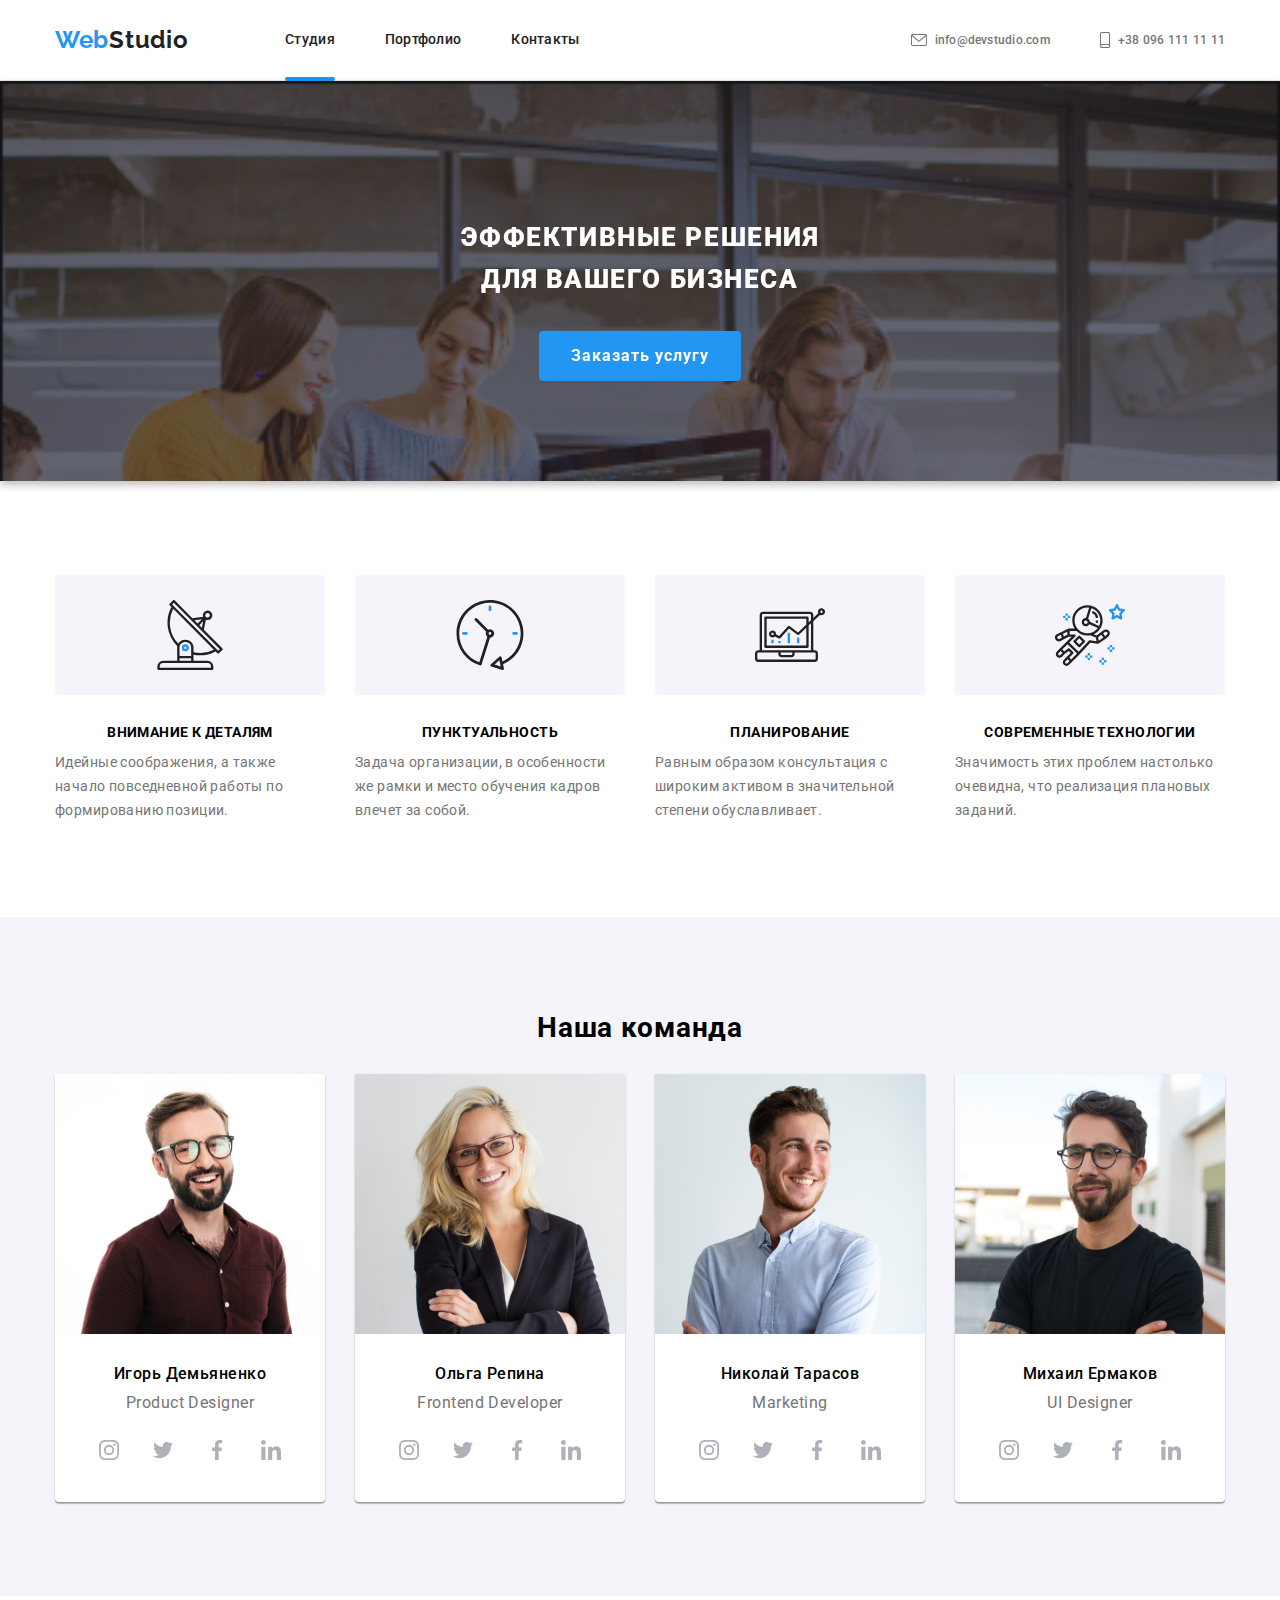
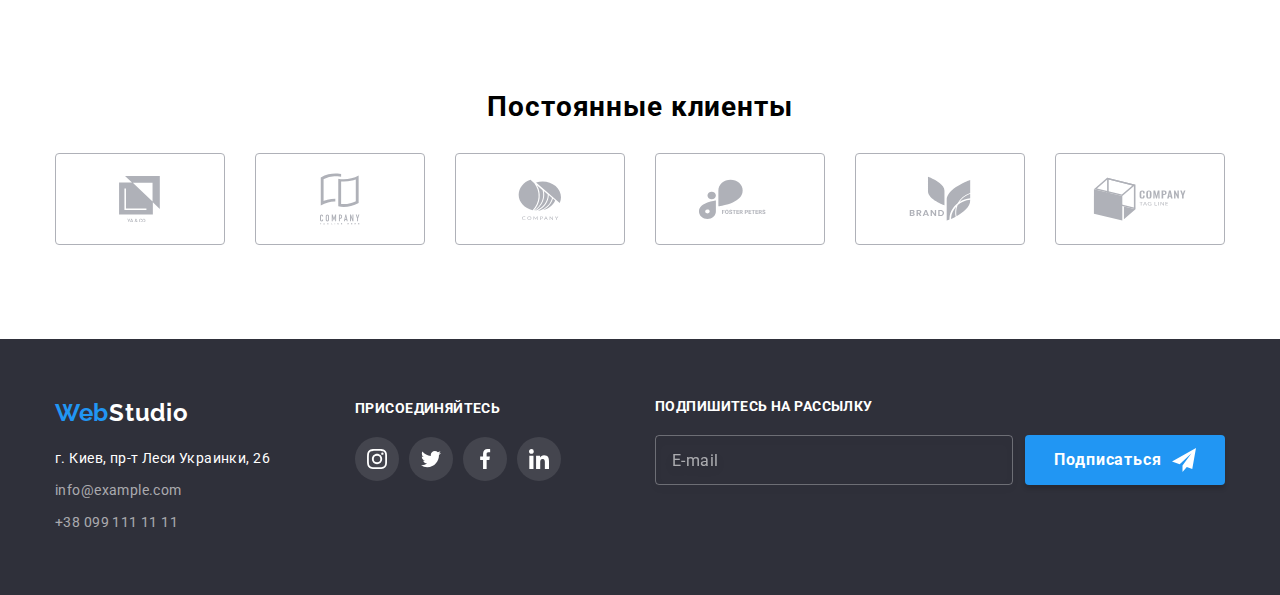
==== commit 6519f7d7: "Update index.html" ====
--- a/index.html
+++ b/index.html
@@ -5,12 +5,15 @@
     <meta http-equiv="X-UA-Compatible" content="IE=edge" />
     <meta name="viewport" content="width=device-width, initial-scale=1.0" />
     <title>homework-8</title>
-    
+
     <link
       href="https://fonts.googleapis.com/css2?family=Raleway:wght@700&family=Roboto:wght@400;500;700;900&display=swap"
       rel="stylesheet"
     />
-    <link rel="stylesheet" href="https://cdnjs.cloudflare.com/ajax/libs/modern-normalize/1.1.0/modern-normalize.min.css">
+    <link
+      rel="stylesheet"
+      href="https://cdnjs.cloudflare.com/ajax/libs/modern-normalize/1.1.0/modern-normalize.min.css"
+    />
     <link rel="stylesheet" href="./css/main.min.css" />
   </head>
 
@@ -19,74 +22,101 @@
     <header class="page-header">
       <div class="container header-content">
         <nav class="page-header__nav">
-          <a href="./index.html" class="page-header__logo"><span class="page-header__text">Web</span>Studio</a>
-          <button 
-            class="page-header__open-btn" 
+          <a href="./index.html" class="page-header__logo"
+            ><span class="page-header__text">Web</span>Studio</a
+          >
+          <button
+            class="page-header__open-btn"
             type="button"
             aria-expanded="false"
-            aria-controls="menu-container">
-            <svg width="40" height="40" class="page-header__icon" aria-label="Переключатель мобильного меню">
-            <use href="./img/sprite.svg#menu" class="icon-menu"></use>
-            <!-- <use href="./img/sprite.svg#cross" class="icon-cross"></use> -->
+            aria-controls="menu-container"
+          >
+            <svg
+              width="40"
+              height="40"
+              class="page-header__icon"
+              aria-label="Переключатель мобильного меню"
+            >
+              <use href="./img/sprite.svg#menu" class="icon-menu"></use>
+              <!-- <use href="./img/sprite.svg#cross" class="icon-cross"></use> -->
             </svg>
           </button>
-<!-- -----------------------------------------------------menu -->
-          <div class="menu-container"  id="menu-container">
-              <button class="page-header__close-btn" type="button">
-                <svg width="40" height="40" class="page-header__icon" aria-label="Переключатель мобильного меню">
-                  <use href="./img/sprite.svg#cross" class="icon-cross"></use>
-                </svg>
-              </button>
-              <ul class="nav-list">
-                <li class="nav-list__item">
-                  <a href="./index.html" class="nav-list__link nav-list__link--current">Студия</a>
-                </li>
-                <li class="nav-list__item">
-                  <a href="./portfolio.html" class="nav-list__link">Портфолио</a>
-                </li>
-                <li class="nav-list__item">
-                  <a href="" class="nav-list__link">Контакты</a>
-                </li>
-              </ul>
-
-              <ul class="contacts">
-                <li class="contacts__item">
-                    <a href="tel:+380961111111" class="contacts__tel">
-                      <svg class="contacts__icon" width="10px" height="16px">
-                        <use href="./img/sprite.svg#icon-smartphone"></use>
-                      </svg>
-                      +38 096 111 11 11
-                    </a>
-                </li>
-                <li class="contacts__item">
-                  <a href="mailto:info@devstudio.com" class="contacts__email">
-                    <svg class="contacts__icon" width="16px" height="12px">
-                      <use href="./img/sprite.svg#icon-envelope"></use>
-                    </svg>
-                    info@devstudio.com
-                  </a>
-                </li>
-              </ul>
-
-              <ul class="social-list">
-                <li class="social-list__item"><a href="#" class="social-list__link">Instagram</a></li>
-                <li class="social-list__item"><a href="#" class="social-list__link">Twitter</a></li>
-                <li class="social-list__item"><a href="#" class="social-list__link">Facebook</a></li>
-                <li class="social-list__item"><a href="#" class="social-list__link">LinkedIn</a></li>
-              </ul>
+          <!-- -----------------------------------------------------menu -->
+          <div class="menu-container" id="menu-container">
+            <button class="page-header__close-btn" type="button">
+              <svg
+                width="40"
+                height="40"
+                class="page-header__icon"
+                aria-label="Переключатель мобильного меню"
+              >
+                <use href="./img/sprite.svg#cross" class="icon-cross"></use>
+              </svg>
+            </button>
+            <ul class="nav-list">
+              <li class="nav-list__item">
+                <a
+                  href="./index.html"
+                  class="nav-list__link nav-list__link--current"
+                  >Студия</a
+                >
+              </li>
+              <li class="nav-list__item">
+                <a href="./portfolio.html" class="nav-list__link">Портфолио</a>
+              </li>
+              <li class="nav-list__item">
+                <a href="#contacts" class="nav-list__link">Контакты</a>
+              </li>
+            </ul>
+
+            <ul class="contacts">
+              <li class="contacts__item">
+                <a href="tel:+380961111111" class="contacts__tel">
+                  <svg class="contacts__icon" width="10px" height="16px">
+                    <use href="./img/sprite.svg#icon-smartphone"></use>
+                  </svg>
+                  +38 096 111 11 11
+                </a>
+              </li>
+              <li class="contacts__item">
+                <a href="mailto:info@devstudio.com" class="contacts__email">
+                  <svg class="contacts__icon" width="16px" height="12px">
+                    <use href="./img/sprite.svg#icon-envelope"></use>
+                  </svg>
+                  info@devstudio.com
+                </a>
+              </li>
+            </ul>
+
+            <ul class="social-list">
+              <li class="social-list__item">
+                <a href="#" class="social-list__link">Instagram</a>
+              </li>
+              <li class="social-list__item">
+                <a href="#" class="social-list__link">Twitter</a>
+              </li>
+              <li class="social-list__item">
+                <a href="#" class="social-list__link">Facebook</a>
+              </li>
+              <li class="social-list__item">
+                <a href="#" class="social-list__link">LinkedIn</a>
+              </li>
+            </ul>
           </div>
         </nav>
       </div>
     </header>
-<!-------------------------------------------------------hero ------------------------------------------------>
+    <!-------------------------------------------------------hero ------------------------------------------------>
     <main class="titles">
       <section class="hero">
         <div class="container">
           <h1 class="hero__title">Эффективные решения для вашего бизнеса</h1>
-          <button type="button" class="hero__button" data-modal-open>Заказать услугу</button>
+          <button type="button" class="hero__button" data-modal-open>
+            Заказать услугу
+          </button>
         </div>
       </section>
-<!-- ------------------------------------------------------features ------------------------------------------->
+      <!-- ------------------------------------------------------features ------------------------------------------->
       <section class="features section">
         <div class="container">
           <h2 class="features__header visually-hidden">Features</h2>
@@ -103,7 +133,7 @@
                 формированию позиции.
               </p>
             </li>
-      
+
             <li class="features__item">
               <div class="features__wrapper">
                 <svg class="features__icon" width="70" height="70">
@@ -112,11 +142,11 @@
               </div>
               <h3 class="features__title">Пунктуальность</h3>
               <p class="features__text">
-                Задача организации, в особенности же рамки и место обучения кадров
-                влечет за собой.
+                Задача организации, в особенности же рамки и место обучения
+                кадров влечет за собой.
               </p>
             </li>
-      
+
             <li class="features__item">
               <div class="features__wrapper">
                 <svg class="features__icon" width="70" height="70">
@@ -129,7 +159,7 @@
                 степени обуславливает.
               </p>
             </li>
-      
+
             <li class="features__item">
               <div class="features__wrapper">
                 <svg class="features__icon" width="70" height="70">
@@ -145,231 +175,323 @@
           </ul>
         </div>
       </section>
-<!--------------------------------------------------------Our-team ---------------------------------------->
-<section class="our-team section">
-  <div class="container">
-    <h2 class="our-team__title">Наша команда</h2>
-    <ul class="our-team__list">
-      <li class="our-team__member">
-        <img src="./img/Igor-Demyanenko.jpg" alt="карта первого работника студии" width="270" class="our-team__photo">
-        <div class="team-data">
-          <h3 class="team-data__name">Игорь Демьяненко</h3>
-          <p class="team-data__position">Product Designer</p>
+      <!--------------------------------------------------------Our-team ---------------------------------------->
+      <section class="our-team section">
+        <div class="container">
+          <h2 class="our-team__title">Наша команда</h2>
+          <ul class="our-team__list">
+            <li class="our-team__member">
+              <img
+                src="./img/Igor-Demyanenko.jpg"
+                alt="карта первого работника студии"
+                width="270"
+                class="our-team__photo"
+              />
+              <div class="team-data">
+                <h3 class="team-data__name">Игорь Демьяненко</h3>
+                <p class="team-data__position">Product Designer</p>
+              </div>
+              <ul class="our-team__social">
+                <li class="our-team__social-item">
+                  <a
+                    href="https://www.instagram.com/"
+                    class="our-team__social-link"
+                    target="_blank"
+                  >
+                    <svg class="our-team__social-icon" width="20" height="20">
+                      <use href="./img/sprite.svg#icon-Insta"></use>
+                    </svg>
+                  </a>
+                </li>
+                <li class="our-team__social-item">
+                  <a
+                    href="https://twitter.com/"
+                    class="our-team__social-link"
+                    target="_blank"
+                  >
+                    <svg class="our-team__social-icon" width="20" height="20">
+                      <use href="./img/sprite.svg#icon-twitter"></use>
+                    </svg>
+                  </a>
+                </li>
+                <li class="our-team__social-item">
+                  <a
+                    href="https://uk-ua.facebook.com/"
+                    class="our-team__social-link"
+                    target="_blank"
+                  >
+                    <svg class="our-team__social-icon" width="20" height="20">
+                      <use href="./img/sprite.svg#icon-facebook"></use>
+                    </svg>
+                  </a>
+                </li>
+                <li class="our-team__social-item">
+                  <a
+                    href="https://ua.linkedin.com/"
+                    class="our-team__social-link"
+                    target="_blank"
+                  >
+                    <svg class="our-team__social-icon" width="20" height="20">
+                      <use href="./img/sprite.svg#icon-linkEdin"></use>
+                    </svg>
+                  </a>
+                </li>
+              </ul>
+            </li>
+
+            <li class="our-team__member">
+              <img
+                src="./img/Olga-Repina.jpg"
+                alt="карта второго работника студии"
+                width="270"
+                class="our-team__photo"
+              />
+              <div class="team-data">
+                <h3 class="team-data__name">Ольга Репина</h3>
+                <p class="team-data__position">Frontend Developer</p>
+              </div>
+              <ul class="list our-team__social">
+                <li class="our-team__social-item">
+                  <a
+                    href="https://www.instagram.com/"
+                    class="our-team__social-link"
+                    target="_blank"
+                  >
+                    <svg width="20" height="20" class="our-team__social-icon">
+                      <use href="./img/sprite.svg#icon-Insta"></use>
+                    </svg>
+                  </a>
+                </li>
+                <li class="our-team__social-item">
+                  <a
+                    href="https://twitter.com/"
+                    class="our-team__social-link"
+                    target="_blank"
+                  >
+                    <svg class="our-team__social-icon" width="20" height="20">
+                      <use href="./img/sprite.svg#icon-twitter"></use>
+                    </svg>
+                  </a>
+                </li>
+                <li class="our-team__social-item">
+                  <a
+                    href="https://uk-ua.facebook.com/"
+                    class="our-team__social-link"
+                    target="_blank"
+                  >
+                    <svg class="our-team__social-icon" width="20" height="20">
+                      <use href="./img/sprite.svg#icon-facebook"></use>
+                    </svg>
+                  </a>
+                </li>
+                <li class="our-team__social-item">
+                  <a
+                    href="https://ua.linkedin.com/"
+                    class="our-team__social-link"
+                    target="_blank"
+                  >
+                    <svg class="our-team__social-icon" width="20" height="20">
+                      <use href="./img/sprite.svg#icon-linkEdin"></use>
+                    </svg>
+                  </a>
+                </li>
+              </ul>
+            </li>
+
+            <li class="our-team__member">
+              <img
+                src="./img/Nik-Tarasov.jpg"
+                alt="карта третьего работника студии"
+                width="270"
+                class="our-team__photo"
+              />
+              <div class="team-data">
+                <h3 class="team-data__name">Николай Тарасов</h3>
+                <p class="team-data__position">Marketing</p>
+              </div>
+              <ul class="list our-team__social">
+                <li class="our-team__social-item">
+                  <a
+                    href="https://www.instagram.com/"
+                    class="our-team__social-link"
+                    target="_blank"
+                  >
+                    <svg width="20" height="20" class="our-team__social-icon">
+                      <use href="./img/sprite.svg#icon-Insta"></use>
+                    </svg>
+                  </a>
+                </li>
+                <li class="our-team__social-item">
+                  <a
+                    href="https://twitter.com/"
+                    class="our-team__social-link"
+                    target="_blank"
+                  >
+                    <svg class="our-team__social-icon" width="20" height="20">
+                      <use href="./img/sprite.svg#icon-twitter"></use>
+                    </svg>
+                  </a>
+                </li>
+                <li class="our-team__social-item">
+                  <a
+                    href="https://uk-ua.facebook.com/"
+                    class="our-team__social-link"
+                    target="_blank"
+                  >
+                    <svg class="our-team__social-icon" width="20" height="20">
+                      <use href="./img/sprite.svg#icon-facebook"></use>
+                    </svg>
+                  </a>
+                </li>
+                <li class="our-team__social-item">
+                  <a
+                    href="https://ua.linkedin.com/"
+                    class="our-team__social-link"
+                    target="_blank"
+                  >
+                    <svg class="our-team__social-icon" width="20" height="20">
+                      <use href="./img/sprite.svg#icon-linkEdin"></use>
+                    </svg>
+                  </a>
+                </li>
+              </ul>
+            </li>
+
+            <li class="our-team__member">
+              <img
+                src="./img/Michail-Ermakov.jpg"
+                alt="карта четвертого работника студии"
+                width="270"
+                class="our-team__photo"
+              />
+              <div class="team-data">
+                <h3 class="team-data__name">Михаил Ермаков</h3>
+                <p class="team-data__position">UI Designer</p>
+              </div>
+              <ul class="list our-team__social">
+                <li class="our-team__social-item">
+                  <a
+                    href="https://www.instagram.com/"
+                    class="our-team__social-link"
+                    target="_blank"
+                  >
+                    <svg width="20" height="20" class="our-team__social-icon">
+                      <use href="./img/sprite.svg#icon-Insta"></use>
+                    </svg>
+                  </a>
+                </li>
+                <li class="our-team__social-item">
+                  <a
+                    href="https://twitter.com/"
+                    class="our-team__social-link"
+                    target="_blank"
+                  >
+                    <svg class="our-team__social-icon" width="20" height="20">
+                      <use href="./img/sprite.svg#icon-twitter"></use>
+                    </svg>
+                  </a>
+                </li>
+                <li class="our-team__social-item">
+                  <a
+                    href="https://uk-ua.facebook.com/"
+                    class="our-team__social-link"
+                    target="_blank"
+                  >
+                    <svg class="our-team__social-icon" width="20" height="20">
+                      <use href="./img/sprite.svg#icon-facebook"></use>
+                    </svg>
+                  </a>
+                </li>
+                <li class="our-team__social-item">
+                  <a
+                    href="https://ua.linkedin.com/"
+                    class="our-team__social-link"
+                    target="_blank"
+                  >
+                    <svg class="our-team__social-icon" width="20" height="20">
+                      <use href="./img/sprite.svg#icon-linkEdin"></use>
+                    </svg>
+                  </a>
+                </li>
+              </ul>
+            </li>
+          </ul>
         </div>
-        <ul class="our-team__social">
-          <li class="our-team__social-item">
-            <a href="https://www.instagram.com/" class="our-team__social-link" target="_blank">
-              <svg class="our-team__social-icon" width="20" height="20">
-                <use href="./img/sprite.svg#icon-Insta"></use>
-              </svg>
-            </a>
-          </li>
-          <li class="our-team__social-item">
-            <a href="https://twitter.com/" class="our-team__social-link" target="_blank">
-              <svg class="our-team__social-icon" width="20" height="20">
-                <use href="./img/sprite.svg#icon-twitter"></use>
-              </svg>
-            </a>
-          </li>
-          <li class="our-team__social-item">
-            <a href="https://uk-ua.facebook.com/" class="our-team__social-link" target="_blank">
-              <svg class="our-team__social-icon" width="20" height="20">
-                <use href="./img/sprite.svg#icon-facebook"></use>
-              </svg>
-            </a>
-          </li>
-          <li class="our-team__social-item">
-            <a href="https://ua.linkedin.com/" class="our-team__social-link" target="_blank">
-              <svg class="our-team__social-icon" width="20" height="20">
-                <use href="./img/sprite.svg#icon-linkEdin"></use>
-              </svg>
-            </a>
-          </li>
-        </ul>
-      </li>
-
-      <li class="our-team__member">
-        <img src="./img/Olga-Repina.jpg" alt="карта второго работника студии" width="270" class="our-team__photo">
-        <div class="team-data">
-          <h3 class="team-data__name">Ольга Репина</h3>
-          <p class="team-data__position">Frontend Developer</p>
+      </section>
+      <!----------------------------------------------------- Clients --------------------------------------------------->
+      <section class="customers section">
+        <div class="container">
+          <h2 class="customers-title">Постоянные клиенты</h2>
+          <ul class="customers-list">
+            <li class="customers-item">
+              <a href="" class="customers-link">
+                <svg class="customers-icon" width="41" height="46.7">
+                  <use href="./img/sprite.svg#icon-client-1"></use>
+                </svg>
+              </a>
+            </li>
+            <li class="customers-item">
+              <a href="" class="customers-link">
+                <svg class="customers-icon" width="40" height="52">
+                  <use href="./img/sprite.svg#icon-client-2"></use>
+                </svg>
+              </a>
+            </li>
+            <li class="customers-item">
+              <a href="" class="customers-link">
+                <svg class="customers-icon" width="43.46" height="41.18">
+                  <use href="./img/sprite.svg#icon-client-3"></use>
+                </svg>
+              </a>
+            </li>
+            <li class="customers-item">
+              <a href="" class="customers-link">
+                <svg class="customers-icon" width="84.44" height="40.62">
+                  <use href="./img/sprite.svg#icon-client-4"></use>
+                </svg>
+              </a>
+            </li>
+            <li class="customers-item">
+              <a href="" class="customers-link">
+                <svg class="customers-icon" width="62.54" height="45.43">
+                  <use href="./img/sprite.svg#icon-client-5"></use>
+                </svg>
+              </a>
+            </li>
+            <li class="customers-item">
+              <a href="" class="customers-link">
+                <svg class="customers-icon" width="93.79" height="43.93">
+                  <use href="./img/sprite.svg#icon-client-6"></use>
+                </svg>
+              </a>
+            </li>
+          </ul>
         </div>
-        <ul class="list our-team__social">
-          <li class="our-team__social-item">
-            <a href="https://www.instagram.com/" class="our-team__social-link" target="_blank">
-              <svg width="20" height="20" class="our-team__social-icon">
-                <use href="./img/sprite.svg#icon-Insta"></use>
-              </svg>
-            </a>
-          </li>
-          <li class="our-team__social-item">
-            <a href="https://twitter.com/" class="our-team__social-link" target="_blank">
-              <svg class="our-team__social-icon" width="20" height="20">
-                <use href="./img/sprite.svg#icon-twitter"></use>
-              </svg>
-            </a>
-          </li>
-          <li class="our-team__social-item">
-            <a href="https://uk-ua.facebook.com/" class="our-team__social-link" target="_blank">
-              <svg class="our-team__social-icon" width="20" height="20">
-                <use href="./img/sprite.svg#icon-facebook"></use>
-              </svg>
-            </a>
-          </li>
-          <li class="our-team__social-item">
-            <a href="https://ua.linkedin.com/" class="our-team__social-link" target="_blank">
-              <svg class="our-team__social-icon" width="20" height="20">
-                <use href="./img/sprite.svg#icon-linkEdin"></use>
-              </svg>
-            </a>
-          </li>
-        </ul>
-      </li>
-
-      <li class="our-team__member">
-        <img src="./img/Nik-Tarasov.jpg" alt="карта третьего работника студии" width="270" class="our-team__photo">
-        <div class="team-data">
-          <h3 class="team-data__name">Николай Тарасов</h3>
-          <p class="team-data__position">Marketing</p>
-        </div>
-        <ul class="list  our-team__social">
-          <li class="our-team__social-item">
-            <a href="https://www.instagram.com/" class="our-team__social-link" target="_blank">
-              <svg width="20" height="20" class="our-team__social-icon">
-                <use href="./img/sprite.svg#icon-Insta"></use>
-              </svg>
-            </a>
-          </li>
-          <li class="our-team__social-item">
-            <a href="https://twitter.com/" class="our-team__social-link" target="_blank">
-              <svg class="our-team__social-icon" width="20" height="20">
-                <use href="./img/sprite.svg#icon-twitter"></use>
-              </svg>
-            </a>
-          </li>
-          <li class="our-team__social-item">
-            <a href="https://uk-ua.facebook.com/" class="our-team__social-link" target="_blank">
-              <svg class="our-team__social-icon" width="20" height="20">
-                <use href="./img/sprite.svg#icon-facebook"></use>
-              </svg>
-            </a>
-          </li>
-          <li class="our-team__social-item">
-            <a href="https://ua.linkedin.com/" class="our-team__social-link" target="_blank">
-              <svg class="our-team__social-icon" width="20" height="20">
-                <use href="./img/sprite.svg#icon-linkEdin"></use>
-              </svg>
-            </a>
-          </li>
-        </ul>
-      </li>
-
-      <li class="our-team__member">
-        <img src="./img/Michail-Ermakov.jpg" alt="карта четвертого работника студии" width="270"
-          class="our-team__photo">
-        <div class="team-data">
-          <h3 class="team-data__name">Михаил Ермаков</h3>
-          <p class="team-data__position">UI Designer</p>
-        </div>
-        <ul class="list  our-team__social">
-          <li class="our-team__social-item">
-            <a href="https://www.instagram.com/" class="our-team__social-link" target="_blank">
-              <svg width="20" height="20" class="our-team__social-icon">
-                <use href="./img/sprite.svg#icon-Insta"></use>
-              </svg>
-            </a>
-          </li>
-          <li class="our-team__social-item">
-            <a href="https://twitter.com/" class="our-team__social-link" target="_blank">
-              <svg class="our-team__social-icon" width="20" height="20">
-                <use href="./img/sprite.svg#icon-twitter"></use>
-              </svg>
-            </a>
-          </li>
-          <li class="our-team__social-item">
-            <a href="https://uk-ua.facebook.com/" class="our-team__social-link" target="_blank">
-              <svg class="our-team__social-icon" width="20" height="20">
-                <use href="./img/sprite.svg#icon-facebook"></use>
-              </svg>
-            </a>
-          </li>
-          <li class=" our-team__social-item">
-            <a href="https://ua.linkedin.com/" class="our-team__social-link" target="_blank">
-              <svg class="our-team__social-icon" width="20" height="20">
-                <use href="./img/sprite.svg#icon-linkEdin"></use>
-              </svg>
-            </a>
-          </li>
-        </ul>
-      </li>
-    </ul>
-  </div>
-</section>
-<!----------------------------------------------------- Clients --------------------------------------------------->
-<section class="customers section">
-  <div class="container">
-    <h2 class="customers-title">Постоянные клиенты</h2>
-    <ul class="customers-list">
-      <li class="customers-item">
-        <a href="" class="customers-link">
-          <svg class="customers-icon" width="41" height="46.7">
-            <use href="./img/sprite.svg#icon-client-1"></use>
-          </svg>
-        </a>
-      </li>
-      <li class="customers-item">
-        <a href="" class="customers-link">
-          <svg class="customers-icon" width="40" height="52">
-            <use href="./img/sprite.svg#icon-client-2"></use>
-          </svg>
-        </a>
-      </li>
-      <li class="customers-item">
-        <a href="" class="customers-link">
-          <svg class="customers-icon" width="43.46" height="41.18">
-            <use href="./img/sprite.svg#icon-client-3"></use>
-          </svg>
-        </a>
-      </li>
-      <li class="customers-item">
-        <a href="" class="customers-link">
-          <svg class="customers-icon" width="84.44" height="40.62">
-            <use href="./img/sprite.svg#icon-client-4"></use>
-          </svg>
-        </a>
-      </li>
-      <li class="customers-item">
-        <a href="" class="customers-link">
-          <svg class="customers-icon" width="62.54" height="45.43">
-            <use href="./img/sprite.svg#icon-client-5"></use>
-          </svg>
-        </a>
-      </li>
-      <li class="customers-item">
-        <a href="" class="customers-link">
-          <svg class="customers-icon" width="93.79" height="43.93">
-            <use href="./img/sprite.svg#icon-client-6"></use>
-          </svg>
-        </a>
-      </li>
-    </ul>
-  </div>
-</section>
+      </section>
     </main>
-<!---------------------------------------------------- Footer --------------------------------------------------->
+    <!---------------------------------------------------- Footer --------------------------------------------------->
     <footer class="footer">
       <div class="container">
         <div class="footer-wrapper">
           <div class="footer-data">
-            <a href="./index.html" class="page-header__logo page-header__logo--inverse"><span
-                class="page-header__text">Web</span>Studio</a>
-            <address class="footer-data__address">г. Киев, пр-т Леси Украинки, 26</address>
+            <a
+              href="./index.html"
+              class="page-header__logo page-header__logo--inverse"
+              ><span class="page-header__text">Web</span>Studio</a
+            >
+            <address class="footer-data__address" id="contacts">
+              г. Киев, пр-т Леси Украинки, 26
+            </address>
             <ul class="footer-data__list">
               <li class="footer-data__contacts">
-                <a href="mailto:info@example.com" class="footer-data__link">info@example.com</a>
+                <a href="mailto:info@example.com" class="footer-data__link"
+                  >info@example.com</a
+                >
               </li>
               <li class="footer-data__contacts">
-                <a href="tel:+380991111111" class="footer-data__link">+38 099 111 11 11</a>
+                <a href="tel:+380991111111" class="footer-data__link"
+                  >+38 099 111 11 11</a
+                >
               </li>
             </ul>
           </div>
@@ -377,30 +499,44 @@
             <h2 class="footer-social__text">Присоединяйтесь</h2>
             <ul class="footer-social__list">
               <li class="our-team__social-item">
-                <a href="https://www.instagram.com/" class="our-team__social-link  our-team__social-link--bgc"
-                  target="_blank">
+                <a
+                  href="https://www.instagram.com/"
+                  class="our-team__social-link our-team__social-link--bgc"
+                  target="_blank"
+                >
                   <svg class="our-team__social-icon" width="20" height="20">
                     <use href="./img/sprite.svg#icon-Insta"></use>
                   </svg>
                 </a>
               </li>
               <li class="our-team__social-item footer-item">
-                <a href="https://twitter.com/" class="our-team__social-link our-team__social-link--bgc" target="_blank">
+                <a
+                  href="https://twitter.com/"
+                  class="our-team__social-link our-team__social-link--bgc"
+                  target="_blank"
+                >
                   <svg class="our-team__social-icon" width="20" height="20">
                     <use href="./img/sprite.svg#icon-twitter"></use>
                   </svg>
                 </a>
               </li>
               <li class="our-team__social-item footer-item">
-                <a href="https://uk-ua.facebook.com/" class="our-team__social-link our-team__social-link--bgc"
-                  target="_blank">
+                <a
+                  href="https://uk-ua.facebook.com/"
+                  class="our-team__social-link our-team__social-link--bgc"
+                  target="_blank"
+                >
                   <svg class="our-team__social-icon" width="20" height="20">
                     <use href="./img/sprite.svg#icon-facebook"></use>
                   </svg>
                 </a>
               </li>
               <li class="our-team__social-item footer-item">
-                <a href="https://ua.linkedin.com/" class="our-team__social-link our-team__social-link--bgc" target="_blank">
+                <a
+                  href="https://ua.linkedin.com/"
+                  class="our-team__social-link our-team__social-link--bgc"
+                  target="_blank"
+                >
                   <svg class="our-team__social-icon" width="20" height="20">
                     <use href="./img/sprite.svg#icon-linkEdin"></use>
                   </svg>
@@ -411,7 +547,12 @@
           <form class="subscribe">
             <label class="subscribe__label">
               <span class="subscribe__text">Подпишитесь на рассылку</span>
-              <input type="email" placeholder="E-mail" class="subscribe__input" name="subscribe">
+              <input
+                type="email"
+                placeholder="E-mail"
+                class="subscribe__input"
+                name="subscribe"
+              />
             </label>
             <button type="submit" class="subscribe__btn">
               Подписаться
@@ -423,66 +564,90 @@
         </div>
       </div>
     </footer>
-<!-- ----------------------------------------------Modal--------------------------------------------------------- -->
-<div class="backdrop is-hidden" data-modal>
-  <div class="modal">
-    <form class="form">
-      <p id="contact-details" class="form-header">Оставьте свои данные, мы вам перезвоним</p>
-      <ul class="form-list list">
-        <li class="form-item">
-          <label for="username" class="form__label">Имя</label>
-          <input type="text" id="username" name="username" class="form__input">
-          <svg width="18" height="18" class="form-icon">
-            <use href="./img/sprite.svg#icon-person"></use>
+    <!-- ----------------------------------------------Modal--------------------------------------------------------- -->
+    <div class="backdrop is-hidden" data-modal>
+      <div class="modal">
+        <form class="form">
+          <p id="contact-details" class="form-header">
+            Оставьте свои данные, мы вам перезвоним
+          </p>
+          <ul class="form-list list">
+            <li class="form-item">
+              <label for="username" class="form__label">Имя</label>
+              <input
+                type="text"
+                id="username"
+                name="username"
+                class="form__input"
+              />
+              <svg width="18" height="18" class="form-icon">
+                <use href="./img/sprite.svg#icon-person"></use>
+              </svg>
+            </li>
+            <li class="form-item">
+              <label for="telephone" class="form__label">Телефон</label>
+              <input
+                type="tel"
+                id="telephone"
+                name="telephone"
+                class="form__input"
+              />
+              <svg width="18" height="18" class="form-icon">
+                <use href="./img/sprite.svg#icon-phone"></use>
+              </svg>
+            </li>
+            <li class="form-item">
+              <label for="user-mail" class="form__label">Почта</label>
+              <input
+                type="email"
+                id="user-mail"
+                name="user-mail"
+                class="form__input"
+              />
+              <svg width="18" height="18" class="form-icon">
+                <use href="./img/sprite.svg#icon-email"></use>
+              </svg>
+            </li>
+          </ul>
+          <div class="comment">
+            <label for="textarea" class="form__label">Комментарий</label>
+            <textarea
+              name="comment"
+              id="textarea"
+              placeholder="Введите текст"
+              class="comment__textarea"
+            ></textarea>
+          </div>
+          <div class="form-checkbox">
+            <label class="checkbox-label">
+              <input
+                type="checkbox"
+                value="licence"
+                name="licence"
+                class="checkbox-input visually-hidden"
+              />
+              <span class="checkbox-icon">
+                <svg class="check-icon" width="16" height="15">
+                  <use href="./img/sprite.svg#icon-check"></use>
+                </svg>
+              </span>
+              <span
+                >Соглашаюсь с рассылкой и принимаю
+                <a href="" class="form__link">Условия договора</a></span
+              >
+            </label>
+          </div>
+          <button class="send-btn" type="submit">Отправить</button>
+        </form>
+        <button type="button" class="close-btn" data-modal-close>
+          <svg class="close-icon" width="18" height="18">
+            <use href="./img/sprite.svg#icon-close-black"></use>
           </svg>
-        </li>
-        <li class="form-item">
-          <label for="telephone" class="form__label">Телефон</label>
-          <input type="tel" id="telephone" name="telephone" class="form__input">
-          <svg width="18" height="18" class="form-icon">
-            <use href="./img/sprite.svg#icon-phone"></use>
-          </svg>
-        </li>
-        <li class="form-item">
-          <label for="user-mail" class="form__label">Почта</label>
-          <input type="email" id="user-mail" name="user-mail" class="form__input">
-          <svg width="18" height="18" class="form-icon">
-            <use href="./img/sprite.svg#icon-email"></use>
-          </svg>
-        </li>
-      </ul>
-      <div class="comment">
-        <label for="textarea" class="form__label">Комментарий</label>
-        <textarea name="comment" id="textarea" placeholder="Введите текст" class="comment__textarea"></textarea>
+        </button>
       </div>
-      <div class="form-checkbox">
-        <label class="checkbox-label">
-          <input type="checkbox" value="licence" name="licence" class="checkbox-input visually-hidden">
-          <span class="checkbox-icon">
-            <svg class="check-icon" width="16" height="15">
-              <use href="./img/sprite.svg#icon-check"></use>
-            </svg>
-          </span>
-          <span>Соглашаюсь с рассылкой и принимаю
-            <a href="" class="form__link">Условия договора</a></span>
-        </label>
-      </div>
-      <button class="send-btn" type="submit">Отправить</button>
-    </form>
-    <button type="button" class="close-btn" data-modal-close>
-      <svg class="close-icon" width="18" height="18">
-        <use href="./img/sprite.svg#icon-close-black"></use>
-      </svg>
-    </button>
-  </div>
-</div>
-   
-
-
+    </div>
 
     <script src="./js/modal.js"></script>
     <script src="./js/menu.js"></script>
   </body>
 </html>
-
-
--- a/css/main.min.css
+++ b/css/main.min.css
@@ -1 +1 @@
-body{font-family:"Roboto",sans-serif;background-color:var(--main-bgc);color:var(--primary-text-color)}body.no-scroll{overflow:hidden}.visually-hidden{position:absolute;white-space:nowrap;width:1px;height:1px;overflow:hidden;border:0;padding:0;clip:rect(0 0 0 0);clip-path:inset(50%);margin:-1px}a{text-decoration:none}.porfolio-list,.filter-btns,.form-list,.footer-social__list,.footer-data__list,.customers-list,.our-team__social,.our-team__list,.features__list,.social-list,.contacts,.nav-list{list-style:none;margin:0;padding:0}.titles h2{text-align:center}img{display:block;max-width:100%;height:auto}.container{width:100%;padding-left:15px;padding-right:15px;margin-left:auto;margin-right:auto}@media screen and (min-width: 480px){.container{max-width:480px}}@media screen and (min-width: 768px){.container{max-width:768px}}@media screen and (min-width: 1200px){.container{max-width:1200px}}.section{padding-top:60px;padding-bottom:60px}@media screen and (min-width: 1200px){.section{padding-top:94px;padding-bottom:94px}}.page-header{border-bottom:1px solid #ececec}@media screen and (max-width: 767px){.header-content{padding-top:10px;padding-bottom:10px}}.page-header__nav{display:flex;align-items:center}.page-header__logo{font-size:24px;font-weight:700;line-height:1.1666666667;letter-spacing:.03em;font-family:"Raleway",sans-serif;color:#212121}.page-header__logo .page-header__text{color:#2196f3}.page-header__open-btn{display:inline-flex;margin:0;padding:0;border:none;background-color:rgba(0,0,0,0);margin-left:auto}@media screen and (min-width: 767px){.page-header__open-btn{display:none}}@media screen and (max-width: 767px){.menu-container{padding:48px 40px;background-color:#fff;position:fixed;top:0;left:0;width:100%;height:100%;z-index:3;overflow:auto;display:none;flex-direction:column;overflow:auto}.menu-container.is-open{display:flex}}@media screen and (max-width: 767px){.nav-list__item:not(:last-child){margin-bottom:32px}.nav-list__link{font-weight:500;font-size:40px;line-height:1.18;letter-spacing:.02em;color:#212121}.nav-list__link:hover,.nav-list__link:focus{color:#2196f3}}@media screen and (max-width: 767px){.contacts{margin-top:auto;margin-bottom:64px}.contacts .contacts__icon{display:none}.contacts__item:not(:last-child){margin-bottom:32px}.contacts__tel{font-weight:500;font-size:34px;line-height:1.18;letter-spacing:.02em;color:#2196f3}}@media screen and (max-width: 767px)and (max-width: 320px){.contacts__tel{font-size:27px}}@media screen and (max-width: 767px){.contacts__email{font-weight:500;font-size:24px;line-height:1.17;letter-spacing:.02em;color:#757575}}@media screen and (max-width: 767px){.social-list{display:flex;flex-wrap:wrap;justify-content:center}.social-list__item:not(:last-child){margin-right:10px}.social-list__item{padding-right:10px}.social-list__item:not(:last-child){border-right:1px solid rgba(33,33,33,.2)}.social-list__link{font-weight:500;font-size:18px;line-height:1.22;letter-spacing:.02em;color:#2196f3}}.page-header__close-btn{position:absolute;top:10px;right:15px;display:inline-flex;margin:0;padding:0;border:none;background-color:rgba(0,0,0,0);margin-left:auto}@media screen and (min-width: 768px){.page-header__close-btn{display:none}}@media screen and (min-width: 768px){.menu-container{display:flex;align-items:center;margin-left:auto}.nav-list{display:flex;align-items:center}.nav-list__item:not(:last-child){margin-right:50px}.nav-list__link{display:block;font-weight:500;font-size:14px;line-height:1.14;letter-spacing:.02em;color:#212121;padding-top:32px;padding-bottom:32px}.social-list{display:none}.contacts{display:flex;flex-direction:column-reverse;margin-left:84px}.contacts__item:nth-child(2){margin-bottom:10px}.contacts__icon{display:inline-block;margin-right:8px;fill:#757575}.contacts__email,.contacts__tel{font-weight:500;font-size:12px;line-height:1.17;letter-spacing:.02em;color:#757575;display:flex;align-items:center}}@media screen and (min-width: 1200px){.menu-container{display:flex;align-items:center;margin-left:auto}.page-header__logo{font-weight:700;font-size:26px;line-height:1.19;letter-spacing:.03em}.contacts{display:flex;align-items:center;flex-direction:row-reverse;margin-left:331px}.contacts__item:nth-child(2){margin-right:50px;margin-bottom:0px}}.hero{text-align:center;padding-top:118px;padding-bottom:118px;max-width:1600px;height:400px;margin-left:auto;margin-right:auto;background-image:linear-gradient(to right, rgba(47, 48, 58, 0.4), rgba(47, 48, 58, 0.4)),url(/img/mobile-hero.jpg);filter:drop-shadow(0px 4px 4px rgba(0, 0, 0, 0.25));background-repeat:no-repeat;background-size:cover}.hero__title{font-weight:900;font-size:26px;line-height:1.62;letter-spacing:.06em;color:#fff;text-transform:uppercase;margin-left:auto;margin-right:auto;margin-bottom:30px;max-width:360px}.hero__button{font-family:Roboto,sans-serif;color:#fff;background-color:#2196f3;border:0;font-weight:700;font-size:16px;line-height:1.88;letter-spacing:.06em;cursor:pointer;padding:10px 32px;border-radius:4px}.features__list{display:flex;flex-wrap:wrap;gap:30px}.features__list .features__item{max-width:450px;margin-left:auto;margin-right:auto}.features__wrapper{display:block;width:100%;height:120px;background-color:#f5f4fa;border-radius:4px;display:flex;justify-content:center;align-items:center}.features__title{margin-top:30px;margin-bottom:10px;font-size:14px;line-height:1.14;letter-spacing:.03em;text-transform:uppercase;text-align:center}.features__text{font-size:14px;line-height:1.71;letter-spacing:.03em;color:#757575;margin:0px}@media screen and (min-width: 768px){.features__item{width:calc((100% - 30px)/2)}}@media screen and (min-width: 1200px){.features__item{width:calc((100% - 90px)/4)}}.our-team{background-color:#f5f4fa}.our-team__title{margin-top:0px;margin-bottom:30px;font-weight:700;font-size:28px;line-height:1.18;letter-spacing:.03em}.our-team__list{display:flex;flex-wrap:wrap;gap:30px}.our-team__member{background-color:#fff;box-shadow:0px 1px 3px rgba(0,0,0,.12),0px 1px 1px rgba(0,0,0,.14),0px 2px 1px rgba(0,0,0,.2);border-radius:0px 0px 4px 4px}.team-data{padding-top:30px;padding-bottom:16px;text-align:center}.team-data__name{margin:0;margin-bottom:10px;font-weight:500;font-size:16px;line-height:1.2;letter-spacing:.03em}.team-data__position{margin:0px;line-height:1.2;color:#757575;letter-spacing:.03em}.our-team__social{display:flex;justify-content:center;padding-bottom:30px}.our-team__social-item:not(:last-child){margin-right:10px}.our-team__social-link{display:flex;justify-content:center;align-items:center;width:44px;height:44px;border-radius:50px;background-color:#fff;color:#afb1b8;fill:#afb1b8}.our-team__social-icon{fill:currentColor}@media screen and (min-width: 768px){.our-team__member{width:calc((100% - 30px)/2)}}@media screen and (min-width: 1200px){.our-team__member{width:calc((100% - 90px)/4)}}.customers-title{margin-top:0;margin-bottom:30px;font-size:28px;line-height:1.1785714286;letter-spacing:.03em}.customers-list{display:flex;flex-wrap:wrap;gap:30px}.customers-item{width:calc((100% - 30px)/2);height:92px}.customers-link{display:flex;justify-content:center;align-items:center;border:1px solid #afb1b8;border-radius:4px;width:100%;height:100%;transition:border 250ms cubic-bezier(0.4, 0, 0.2, 1)}.customers-icon{fill:#afb1b8;transition:fill 250ms cubic-bezier(0.4, 0, 0.2, 1)}@media screen and (min-width: 768px){.customers-item{width:calc((100% - 60px)/3)}}@media screen and (min-width: 1200px){.customers-item{width:calc((100% - 150px)/6)}}.footer{background-color:#2f303a;padding-top:60px;padding-bottom:60px}.footer-wrapper{display:flex;flex-wrap:wrap;justify-content:center}@media screen and (min-width: 1200px){.footer-wrapper{display:flex;flex-wrap:nowrap}}.footer-data{width:100%;margin-bottom:60px;text-align:center}@media screen and (min-width: 1200px){.footer-data{margin:0;text-align:start}}.page-header__logo{font-weight:700;font-size:24px;line-height:1.1666666667;letter-spacing:.03em;color:#212121;font-family:"Raleway",sans-serif}.page-header__logo .page-header__text{color:#2196f3}.page-header__logo--inverse{display:inline-block;margin-bottom:20px;color:#fff}.footer-data__address{font-size:14px;line-height:1.71;letter-spacing:.03em;color:#fff;margin-bottom:8px;font-style:normal}.footer-data__contacts:not(:last-child){margin-bottom:8px}.footer-data__contacts .footer-data__link{font-weight:400;font-size:14px;line-height:1.7;letter-spacing:.03em;color:rgba(255,255,255,.6)}.footer-social{text-align:center;margin-bottom:60px}@media screen and (min-width: 1200px){.footer-social{margin:0;text-align:start}}.footer-social__text{display:inline-block;font-size:14px;line-height:1.14;letter-spacing:.03em;color:#fff;margin-top:0px;margin-bottom:20px;text-transform:uppercase}.footer-social__list{display:flex;justify-content:center}@media screen and (min-width: 1200px){.footer-social__list{justify-content:flex-start}}.our-team__social-link--bgc{width:44px;height:44px;border-radius:50px;background-color:rgba(255,255,255,.1);color:#fff;fill:#fff}.subscribe{text-align:center}@media screen and (min-width: 1200px){.subscribe{display:flex;text-align:start;align-items:self-end;height:fit-content}}.subscribe__label .subscribe__text{display:block;margin-bottom:20px;font-weight:700;font-size:14px;line-height:1.14;text-transform:uppercase;color:#fff;letter-spacing:.03em}.subscribe__input{width:100%;height:50px;margin-bottom:20px;border:1px solid rgba(255,255,255,.3);filter:drop-shadow(0px 4px 4px rgba(0, 0, 0, 0.15));border-radius:4px;background-color:rgba(0,0,0,0);padding:15px 16px;color:#fff}.subscribe__input::placeholder{font-weight:400;font-size:16px;line-height:1.25;letter-spacing:.03em;color:rgba(255,255,255,.6)}@media screen and (min-width: 1200px){.subscribe__input{width:358px;margin:0}}.subscribe__btn{display:inline-flex;justify-content:center;align-items:center;width:200px;height:50px;padding:0;border-radius:4px;border:none;box-shadow:0px 4px 4px rgba(0,0,0,.15);background-color:#2196f3;color:#fff;font-weight:700;line-height:1.88;letter-spacing:.06em}@media screen and (min-width: 1200px){.subscribe__btn{margin-left:12px}}.subscribe__btn .subscribe__icon{margin-left:10px}@media screen and (min-width: 768px){.footer-data,.footer-social{width:50%}}.backdrop{position:fixed;top:0;left:0;width:100%;height:100%;background-color:rgba(0,0,0,.2);opacity:1;z-index:1;padding:93px 15px 94px 15px;transition:opacity 250ms cubic-bezier(0.4, 0, 0.2, 1)}.backdrop.is-hidden{visibility:hidden;opacity:0;pointer-events:none}.modal{position:relative;border-radius:4px;background-color:#fff;box-shadow:0px 1px 3px rgba(0,0,0,.12),0px 1px 1px rgba(0,0,0,.14),0px 2px 1px rgba(0,0,0,.2);opacity:1;transition:transform 250ms cubic-bezier(0.4, 0, 0.2, 1),opacity 250ms cubic-bezier(0.4, 0, 0.2, 1)}@media screen and (min-width: 480px){.modal{position:absolute;top:50%;left:50%;transform:translate(-50%, -50%) scale(1);max-width:450px;width:100%}}@media screen and (min-width: 1200px){.modal{max-width:528px}}.backdrop.is-hidden .modal{transform:translate(-50%, -50%) scale(1.1);opacity:0}.close-btn{position:absolute;display:flex;justify-content:center;align-items:center;top:8px;right:8px;width:30px;height:30px;border-radius:50%;background-color:#fff;border:1px solid rgba(0,0,0,.1);cursor:pointer}.close-btn:hover>.close-icon,.close-btn:focus>.close-icon{fill:#2196f3}.close-icon{transition:fill 250ms cubic-bezier(0.4, 0, 0.2, 1)}.form{padding:40px;width:100%;height:100%}.form .form-header{margin:0;margin-bottom:12px;text-align:center;font-weight:700;font-size:20px;line-height:1.15;letter-spacing:.03em;color:#212121}.form-item{position:relative}.form-item:nth-child(-n+3){margin-bottom:10px}.form-item:focus-within .form-icon{fill:#2196f3}.form-item-checkbox{margin-bottom:30px}.form-icon{position:absolute;top:50%;left:12px;transition:fill 250ms cubic-bezier(0.4, 0, 0.2, 1)}.form__label{display:block;margin-bottom:4px;font-size:12px;line-height:1.17;letter-spacing:.01em;color:#757575}.form__input{border:1px solid rgba(33,33,33,.2);outline:rgba(0,0,0,0);border-radius:4px;transition:border 250ms cubic-bezier(0.4, 0, 0.2, 1)}.form__input:nth-child(-n+3){width:100%;height:40px;padding-top:12px;padding-bottom:12px;padding-left:42px}.form__input:focus{border-color:#2196f3}.comment{margin-bottom:20px}.comment__textarea{display:block;width:100%;height:120px;padding:12px 16px;resize:none;outline:rgba(0,0,0,0);border:1px solid rgba(33,33,33,.2);border-radius:4px;transition:border 250ms cubic-bezier(0.4, 0, 0.2, 1)}.comment__textarea::placeholder{font-weight:400;font-size:14px;line-height:1.1428571429;letter-spacing:.01em;color:rgba(117,117,117,.5)}.comment__textarea:focus{border-color:#2196f3}.form-checkbox{margin-bottom:30px}.form-checkbox .checkbox-label{display:flex;align-items:center;justify-content:center;font-weight:400;font-size:14px;line-height:1.71;letter-spacing:.03em;color:#757575}@media screen and (max-width: 1199px){.form-checkbox .checkbox-label{font-weight:400;font-size:12px;line-height:1.1666666667;letter-spacing:.03em;color:#757575}}.checkbox-icon{display:flex;align-items:center;margin-right:8.38px;width:16px;height:15px;border:2px solid #212121;border-radius:2px;transition:background-color,border,background-image;transition-duration:250ms;transition-timing-function:cubic-bezier(0.4, 0, 0.2, 1)}.checkbox-input:focus+.checkbox-icon{border:2px solid blue;outline:1px solid #2196f3}.checkbox-input:checked+.checkbox-icon{outline:rgba(0,0,0,0);background-color:#2196f3;border:2px solid #2196f3}.check-icon{fill:rgba(0,0,0,0);transition:fill 250ms cubic-bezier(0.4, 0, 0.2, 1)}.checkbox-input:checked+.checkbox-icon .check-icon{fill:#fff}.form__link{color:#2196f3;text-decoration-line:underline}.send-btn{display:block;margin-left:auto;margin-right:auto;width:200px;height:50px;border-radius:4px;border:none;box-shadow:0px 4px 4px rgba(0,0,0,.15);background-color:#2196f3;color:#fff;font-weight:700;line-height:1.88;letter-spacing:.06em;cursor:pointer}.filter-btns{display:flex;flex-wrap:wrap;gap:15px 8px;margin-bottom:40px}@media screen and (min-width: 768px){.filter-btns{justify-content:center}}.list-button{padding:6px 22px;font-family:Roboto,sans-serif;font-weight:500;font-size:16px;line-height:1.62;letter-spacing:.03em;color:#212121;background-color:#f5f4fa;border:0;border-radius:4px;cursor:pointer;transition-property:background-color,color,box-shadow;transition-duration:250ms;transition-timing-function:cubic-bezier(0.4, 0, 0.2, 1)}.list-button:hover,.list-button:focus{background-color:#2196f3;color:#fff;box-shadow:0px 3px 1px rgba(0,0,0,.1),0px 1px 2px rgba(0,0,0,.08),0px 2px 2px rgba(0,0,0,.12)}.foto-item{width:100%}.foto-item:not(:last-child){margin-bottom:30px}.foto-item:hover .pop-up{transform:translateY(0)}.foto-item:hover .pop-up p{opacity:1;transform:scaleX(1)}.portfolio-link{display:flex;flex-direction:column;height:100%;transition:box-shadow 250ms cubic-bezier(0.4, 0, 0.2, 1)}.portfolio-link:hover,.portfolio-link:focus{box-shadow:0px 1px 1px rgba(0,0,0,.12),0px 4px 4px rgba(0,0,0,.06),1px 4px 6px rgba(0,0,0,.16)}.img-box{position:relative;overflow:hidden}.pop-up{position:absolute;top:0;left:0;padding:63px 24px;background-color:rgba(33,150,243,.9);transform:translateY(100%);transition-property:transform;transition-duration:250ms;transition-timing-function:cubic-bezier(0.4, 0, 0.2, 1)}.pop-up p{margin:0;min-width:168px;font-size:18px;line-height:1.56;letter-spacing:.03em;color:#fff;opacity:0;transform:scaleX(0);transition:opacity 1500ms cubic-bezier(0.4, 0, 0.2, 1),transform 1500ms cubic-bezier(0.4, 0, 0.2, 1)}.portfolio-content{flex-grow:1;padding:20px 24px;border-left:1px solid #eee;border-right:1px solid #eee;border-bottom:1px solid #eee}.list-title{margin-top:0;margin-bottom:4px;font-size:18px;line-height:2;letter-spacing:.06em;color:#212121;text-decoration:none}.list-descr{margin:0;font-size:16px;line-height:1.875;letter-spacing:.03em;color:#757575}@media screen and (min-width: 768px){.porfolio-list{display:flex;flex-wrap:wrap;gap:30px}.porfolio-list .foto-item{margin:0;flex-basis:calc((100% - 30px)/2)}}@media screen and (min-width: 1200px){.porfolio-list .foto-item{margin:0;flex-basis:calc((100% - 60px)/3)}}/*# sourceMappingURL=main.min.css.map */+body{font-family:"Roboto",sans-serif;background-color:var(--main-bgc);color:var(--primary-text-color)}body.no-scroll{overflow:hidden}.visually-hidden{position:absolute;white-space:nowrap;width:1px;height:1px;overflow:hidden;border:0;padding:0;clip:rect(0 0 0 0);clip-path:inset(50%);margin:-1px}a{text-decoration:none}.porfolio-list,.filter-btns,.form-list,.footer-social__list,.footer-data__list,.customers-list,.our-team__social,.our-team__list,.features__list,.social-list,.contacts,.nav-list{list-style:none;margin:0;padding:0}.titles h2{text-align:center}img{display:block;max-width:100%;height:auto;width:100%}.container{width:100%;padding-left:15px;padding-right:15px;margin-left:auto;margin-right:auto}@media screen and (min-width: 480px){.container{max-width:480px}}@media screen and (min-width: 768px){.container{max-width:768px}}@media screen and (min-width: 1200px){.container{max-width:1200px}}.section{padding-top:60px;padding-bottom:60px}@media screen and (min-width: 1200px){.section{padding-top:94px;padding-bottom:94px}}.page-header{border-bottom:1px solid #ececec}@media screen and (max-width: 767px){.header-content{padding-top:10px;padding-bottom:10px}}.page-header__nav{display:flex;align-items:center}.page-header__logo{font-size:24px;font-weight:700;line-height:1.1666666667;letter-spacing:.03em;font-family:"Raleway",sans-serif;color:#212121}.page-header__logo .page-header__text{color:#2196f3}.page-header__open-btn{display:inline-flex;margin:0;padding:0;border:none;background-color:rgba(0,0,0,0);margin-left:auto}.page-header__open-btn .page-header__icon{fill:#212121;transition:fill,250ms,cubic-bezier(0.4, 0, 0.2, 1)}.page-header__open-btn .page-header__icon:hover,.page-header__open-btn .page-header__icon:focus,.page-header__open-btn .page-header__icon:active{fill:#2196f3}@media screen and (min-width: 767px){.page-header__open-btn{display:none}}@media screen and (max-width: 767px){.menu-container{padding:48px 40px;background-color:#fff;position:fixed;top:0;left:0;width:100%;height:100%;z-index:3;overflow:auto;display:none;flex-direction:column;overflow:auto}.menu-container.is-open{display:flex}}@media screen and (max-width: 767px){.nav-list .nav-list__link--current{color:#2196f3}.nav-list__item:not(:last-child){margin-bottom:32px}.nav-list__link{font-weight:500;font-size:40px;line-height:1.18;letter-spacing:.02em;color:#212121}.nav-list__link:hover,.nav-list__link:focus{color:#2196f3}}@media screen and (max-width: 767px){.contacts{margin-top:auto;margin-bottom:64px}.contacts .contacts__icon{display:none}.contacts__item:not(:last-child){margin-bottom:32px}.contacts__tel{font-weight:500;font-size:34px;line-height:1.18;letter-spacing:.02em;color:#2196f3}}@media screen and (max-width: 767px)and (max-width: 320px){.contacts__tel{font-size:27px}}@media screen and (max-width: 767px){.contacts__email{font-weight:500;font-size:24px;line-height:1.17;letter-spacing:.02em;color:#757575}}@media screen and (max-width: 767px){.social-list{display:flex;flex-wrap:wrap;justify-content:center}.social-list__item:not(:last-child){margin-right:10px}.social-list__item{padding-right:10px}.social-list__item:not(:last-child){border-right:1px solid rgba(33,33,33,.2)}.social-list__link{font-weight:500;font-size:18px;line-height:1.22;letter-spacing:.02em;color:#2196f3}}.page-header__close-btn{position:absolute;top:10px;right:15px;display:inline-flex;margin:0;padding:0;border:none;background-color:rgba(0,0,0,0);margin-left:auto}@media screen and (min-width: 768px){.page-header__close-btn{display:none}}@media screen and (min-width: 768px){.menu-container{display:flex;align-items:center;margin-left:auto}.nav-list{display:flex;align-items:center}.nav-list__item{position:relative}.nav-list__item .nav-list__link--current::after{position:absolute;left:0px;bottom:-1px;content:"";width:100%;height:4px;border-radius:2px;background-color:#2196f3}.nav-list__item:not(:last-child){margin-right:50px}.nav-list__link{display:block;font-weight:500;font-size:14px;line-height:1.14;letter-spacing:.02em;color:#212121;padding-top:32px;padding-bottom:32px}.social-list{display:none}.contacts{display:flex;flex-direction:column-reverse;margin-left:84px}.contacts__item:nth-child(2){margin-bottom:10px}.contacts__icon{display:inline-block;margin-right:8px;fill:#757575}.contacts__email,.contacts__tel{font-weight:500;font-size:12px;line-height:1.17;letter-spacing:.02em;color:#757575;display:flex;align-items:center}}@media screen and (min-width: 1200px){.menu-container{display:flex;align-items:center;margin-left:auto}.page-header__logo{font-weight:700;font-size:26px;line-height:1.19;letter-spacing:.03em}.contacts{display:flex;align-items:center;flex-direction:row-reverse;margin-left:331px}.contacts__item:nth-child(2){margin-right:50px;margin-bottom:0px}}.hero{text-align:center;padding-top:118px;padding-bottom:118px;max-width:1600px;height:400px;margin-left:auto;margin-right:auto;background-image:linear-gradient(to right, rgba(47, 48, 58, 0.4), rgba(47, 48, 58, 0.4)),url(/img/mobile-hero.jpg);filter:drop-shadow(0px 4px 4px rgba(0, 0, 0, 0.25));background-repeat:no-repeat;background-size:cover}.hero__title{font-weight:900;font-size:26px;line-height:1.62;letter-spacing:.06em;color:#fff;text-transform:uppercase;margin-left:auto;margin-right:auto;margin-bottom:30px;max-width:360px}.hero__button{font-family:Roboto,sans-serif;color:#fff;background-color:#2196f3;border:0;font-weight:700;font-size:16px;line-height:1.88;letter-spacing:.06em;cursor:pointer;padding:10px 32px;border-radius:4px}.features__list{display:flex;flex-wrap:wrap;gap:30px}.features__list .features__item{max-width:450px;margin-left:auto;margin-right:auto}.features__wrapper{display:block;width:100%;height:120px;background-color:#f5f4fa;border-radius:4px;display:flex;justify-content:center;align-items:center}.features__title{margin-top:30px;margin-bottom:10px;font-size:14px;line-height:1.14;letter-spacing:.03em;text-transform:uppercase;text-align:center}.features__text{font-size:14px;line-height:1.71;letter-spacing:.03em;color:#757575;margin:0px}@media screen and (min-width: 768px){.features__item{width:calc((100% - 30px)/2)}}@media screen and (min-width: 1200px){.features__item{width:calc((100% - 90px)/4)}}.our-team{background-color:#f5f4fa}.our-team__title{margin-top:0px;margin-bottom:30px;font-weight:700;font-size:28px;line-height:1.18;letter-spacing:.03em}.our-team__list{display:flex;flex-wrap:wrap;gap:30px}.our-team__member{background-color:#fff;box-shadow:0px 1px 3px rgba(0,0,0,.12),0px 1px 1px rgba(0,0,0,.14),0px 2px 1px rgba(0,0,0,.2);border-radius:0px 0px 4px 4px}.team-data{padding-top:30px;padding-bottom:16px;text-align:center}.team-data__name{margin:0;margin-bottom:10px;font-weight:500;font-size:16px;line-height:1.2;letter-spacing:.03em}.team-data__position{margin:0px;line-height:1.2;color:#757575;letter-spacing:.03em}.our-team__social{display:flex;justify-content:center;padding-bottom:30px}.our-team__social-item:not(:last-child){margin-right:10px}.our-team__social-link{display:flex;justify-content:center;align-items:center;width:44px;height:44px;border-radius:50px;background-color:#fff;color:#afb1b8;fill:#afb1b8}.our-team__social-icon{fill:currentColor}@media screen and (min-width: 768px){.our-team__member{width:calc((100% - 30px)/2)}}@media screen and (min-width: 1200px){.our-team__member{width:calc((100% - 90px)/4)}}.customers-title{margin-top:0;margin-bottom:30px;font-size:28px;line-height:1.1785714286;letter-spacing:.03em}.customers-list{display:flex;flex-wrap:wrap;gap:30px}.customers-item{width:calc((100% - 30px)/2);height:92px}.customers-link{display:flex;justify-content:center;align-items:center;border:1px solid #afb1b8;border-radius:4px;width:100%;height:100%;transition:border 250ms cubic-bezier(0.4, 0, 0.2, 1)}.customers-icon{fill:#afb1b8;transition:fill 250ms cubic-bezier(0.4, 0, 0.2, 1)}@media screen and (min-width: 768px){.customers-item{width:calc((100% - 60px)/3)}}@media screen and (min-width: 1200px){.customers-item{width:calc((100% - 150px)/6)}}.footer{background-color:#2f303a;padding-top:60px;padding-bottom:60px}.footer-wrapper{display:flex;flex-wrap:wrap;justify-content:center}@media screen and (min-width: 1200px){.footer-wrapper{display:flex;flex-wrap:nowrap}}.footer-data{width:100%;margin-bottom:60px;text-align:center}@media screen and (min-width: 1200px){.footer-data{margin:0;text-align:start}}.page-header__logo{font-weight:700;font-size:24px;line-height:1.1666666667;letter-spacing:.03em;color:#212121;font-family:"Raleway",sans-serif}.page-header__logo .page-header__text{color:#2196f3}.page-header__logo--inverse{display:inline-block;margin-bottom:20px;color:#fff}.footer-data__address{font-size:14px;line-height:1.71;letter-spacing:.03em;color:#fff;margin-bottom:8px;font-style:normal}.footer-data__contacts:not(:last-child){margin-bottom:8px}.footer-data__contacts .footer-data__link{font-weight:400;font-size:14px;line-height:1.7;letter-spacing:.03em;color:rgba(255,255,255,.6)}.footer-social{text-align:center;margin-bottom:60px}@media screen and (min-width: 1200px){.footer-social{margin:0;text-align:start}}.footer-social__text{display:inline-block;font-size:14px;line-height:1.14;letter-spacing:.03em;color:#fff;margin-top:0px;margin-bottom:20px;text-transform:uppercase}.footer-social__list{display:flex;justify-content:center}@media screen and (min-width: 1200px){.footer-social__list{justify-content:flex-start}}.our-team__social-link--bgc{width:44px;height:44px;border-radius:50px;background-color:rgba(255,255,255,.1);color:#fff;fill:#fff}.subscribe{text-align:center}@media screen and (min-width: 1200px){.subscribe{display:flex;text-align:start;align-items:self-end;height:fit-content}}.subscribe__label .subscribe__text{display:block;margin-bottom:20px;font-weight:700;font-size:14px;line-height:1.14;text-transform:uppercase;color:#fff;letter-spacing:.03em}.subscribe__input{width:100%;height:50px;margin-bottom:20px;border:1px solid rgba(255,255,255,.3);filter:drop-shadow(0px 4px 4px rgba(0, 0, 0, 0.15));border-radius:4px;background-color:rgba(0,0,0,0);padding:15px 16px;color:#fff}.subscribe__input::placeholder{font-weight:400;font-size:16px;line-height:1.25;letter-spacing:.03em;color:rgba(255,255,255,.6)}@media screen and (min-width: 1200px){.subscribe__input{width:358px;margin:0}}.subscribe__btn{display:inline-flex;justify-content:center;align-items:center;width:200px;height:50px;padding:0;border-radius:4px;border:none;box-shadow:0px 4px 4px rgba(0,0,0,.15);background-color:#2196f3;color:#fff;font-weight:700;line-height:1.88;letter-spacing:.06em}@media screen and (min-width: 1200px){.subscribe__btn{margin-left:12px}}.subscribe__btn .subscribe__icon{margin-left:10px}@media screen and (min-width: 768px){.footer-data,.footer-social{width:50%}}.backdrop{position:fixed;top:0;left:0;width:100%;height:100%;background-color:rgba(0,0,0,.2);opacity:1;z-index:1;padding:93px 15px 94px 15px;transition:opacity 250ms cubic-bezier(0.4, 0, 0.2, 1)}.backdrop.is-hidden{visibility:hidden;opacity:0;pointer-events:none}.modal{position:relative;border-radius:4px;background-color:#fff;box-shadow:0px 1px 3px rgba(0,0,0,.12),0px 1px 1px rgba(0,0,0,.14),0px 2px 1px rgba(0,0,0,.2);opacity:1;transition:transform 250ms cubic-bezier(0.4, 0, 0.2, 1),opacity 250ms cubic-bezier(0.4, 0, 0.2, 1)}@media screen and (min-width: 480px){.modal{position:absolute;top:50%;left:50%;transform:translate(-50%, -50%) scale(1);max-width:450px;width:100%}}@media screen and (min-width: 1200px){.modal{max-width:528px}}.backdrop.is-hidden .modal{transform:translate(-50%, -50%) scale(1.1);opacity:0}.close-btn{position:absolute;display:flex;justify-content:center;align-items:center;top:8px;right:8px;width:30px;height:30px;border-radius:50%;background-color:#fff;border:1px solid rgba(0,0,0,.1);cursor:pointer}.close-btn:hover>.close-icon,.close-btn:focus>.close-icon{fill:#2196f3}.close-icon{transition:fill 250ms cubic-bezier(0.4, 0, 0.2, 1)}.form{padding:40px;width:100%;height:100%}.form .form-header{margin:0;margin-bottom:12px;text-align:center;font-weight:700;font-size:20px;line-height:1.15;letter-spacing:.03em;color:#212121}.form-item{position:relative}.form-item:nth-child(-n+3){margin-bottom:10px}.form-item:focus-within .form-icon{fill:#2196f3}.form-item-checkbox{margin-bottom:30px}.form-icon{position:absolute;top:50%;left:12px;transition:fill 250ms cubic-bezier(0.4, 0, 0.2, 1)}.form__label{display:block;margin-bottom:4px;font-size:12px;line-height:1.17;letter-spacing:.01em;color:#757575}.form__input{border:1px solid rgba(33,33,33,.2);outline:rgba(0,0,0,0);border-radius:4px;transition:border 250ms cubic-bezier(0.4, 0, 0.2, 1)}.form__input:nth-child(-n+3){width:100%;height:40px;padding-top:12px;padding-bottom:12px;padding-left:42px}.form__input:focus{border-color:#2196f3}.comment{margin-bottom:20px}.comment__textarea{display:block;width:100%;height:120px;padding:12px 16px;resize:none;outline:rgba(0,0,0,0);border:1px solid rgba(33,33,33,.2);border-radius:4px;transition:border 250ms cubic-bezier(0.4, 0, 0.2, 1)}.comment__textarea::placeholder{font-weight:400;font-size:14px;line-height:1.1428571429;letter-spacing:.01em;color:rgba(117,117,117,.5)}.comment__textarea:focus{border-color:#2196f3}.form-checkbox{margin-bottom:30px}.form-checkbox .checkbox-label{display:flex;align-items:center;justify-content:center;font-weight:400;font-size:14px;line-height:1.71;letter-spacing:.03em;color:#757575}@media screen and (max-width: 1199px){.form-checkbox .checkbox-label{font-weight:400;font-size:12px;line-height:1.1666666667;letter-spacing:.03em;color:#757575}}.checkbox-icon{display:flex;align-items:center;margin-right:8.38px;width:16px;height:15px;border:2px solid #212121;border-radius:2px;transition:background-color,border,background-image;transition-duration:250ms;transition-timing-function:cubic-bezier(0.4, 0, 0.2, 1)}.checkbox-input:focus+.checkbox-icon{border:2px solid blue;outline:1px solid #2196f3}.checkbox-input:checked+.checkbox-icon{outline:rgba(0,0,0,0);background-color:#2196f3;border:2px solid #2196f3}.check-icon{fill:rgba(0,0,0,0);transition:fill 250ms cubic-bezier(0.4, 0, 0.2, 1)}.checkbox-input:checked+.checkbox-icon .check-icon{fill:#fff}.form__link{color:#2196f3;text-decoration-line:underline}.send-btn{display:block;margin-left:auto;margin-right:auto;width:200px;height:50px;border-radius:4px;border:none;box-shadow:0px 4px 4px rgba(0,0,0,.15);background-color:#2196f3;color:#fff;font-weight:700;line-height:1.88;letter-spacing:.06em;cursor:pointer}.filter-btns{display:flex;flex-wrap:wrap;gap:15px 8px;margin-bottom:40px}@media screen and (min-width: 768px){.filter-btns{justify-content:center}}.list-button{padding:6px 22px;font-family:Roboto,sans-serif;font-weight:500;font-size:16px;line-height:1.62;letter-spacing:.03em;color:#212121;background-color:#f5f4fa;border:0;border-radius:4px;cursor:pointer;transition-property:background-color,color,box-shadow;transition-duration:250ms;transition-timing-function:cubic-bezier(0.4, 0, 0.2, 1)}.list-button:hover,.list-button:focus{background-color:#2196f3;color:#fff;box-shadow:0px 3px 1px rgba(0,0,0,.1),0px 1px 2px rgba(0,0,0,.08),0px 2px 2px rgba(0,0,0,.12)}.foto-item{width:100%}.foto-item:not(:last-child){margin-bottom:30px}.foto-item:hover .pop-up{transform:translateY(0)}.foto-item:hover .pop-up p{opacity:1;transform:scaleX(1)}.portfolio-link{display:flex;flex-direction:column;height:100%;transition:box-shadow 250ms cubic-bezier(0.4, 0, 0.2, 1)}.portfolio-link:hover,.portfolio-link:focus{box-shadow:0px 1px 1px rgba(0,0,0,.12),0px 4px 4px rgba(0,0,0,.06),1px 4px 6px rgba(0,0,0,.16)}.img-box{position:relative;overflow:hidden}.pop-up{position:absolute;top:0;left:0;padding:63px 24px;background-color:rgba(33,150,243,.9);transform:translateY(100%);transition-property:transform;transition-duration:250ms;transition-timing-function:cubic-bezier(0.4, 0, 0.2, 1)}.pop-up p{margin:0;min-width:168px;font-size:18px;line-height:1.56;letter-spacing:.03em;color:#fff;opacity:0;transform:scaleX(0);transition:opacity 1500ms cubic-bezier(0.4, 0, 0.2, 1),transform 1500ms cubic-bezier(0.4, 0, 0.2, 1)}.portfolio-content{flex-grow:1;padding:20px 24px;border-left:1px solid #eee;border-right:1px solid #eee;border-bottom:1px solid #eee}.list-title{margin-top:0;margin-bottom:4px;font-size:18px;line-height:2;letter-spacing:.06em;color:#212121;text-decoration:none}.list-descr{margin:0;font-size:16px;line-height:1.875;letter-spacing:.03em;color:#757575}@media screen and (min-width: 768px){.porfolio-list{display:flex;flex-wrap:wrap;gap:30px}.porfolio-list .foto-item{margin:0;flex-basis:calc((100% - 30px)/2)}}@media screen and (min-width: 1200px){.porfolio-list .foto-item{margin:0;flex-basis:calc((100% - 60px)/3)}}/*# sourceMappingURL=main.min.css.map */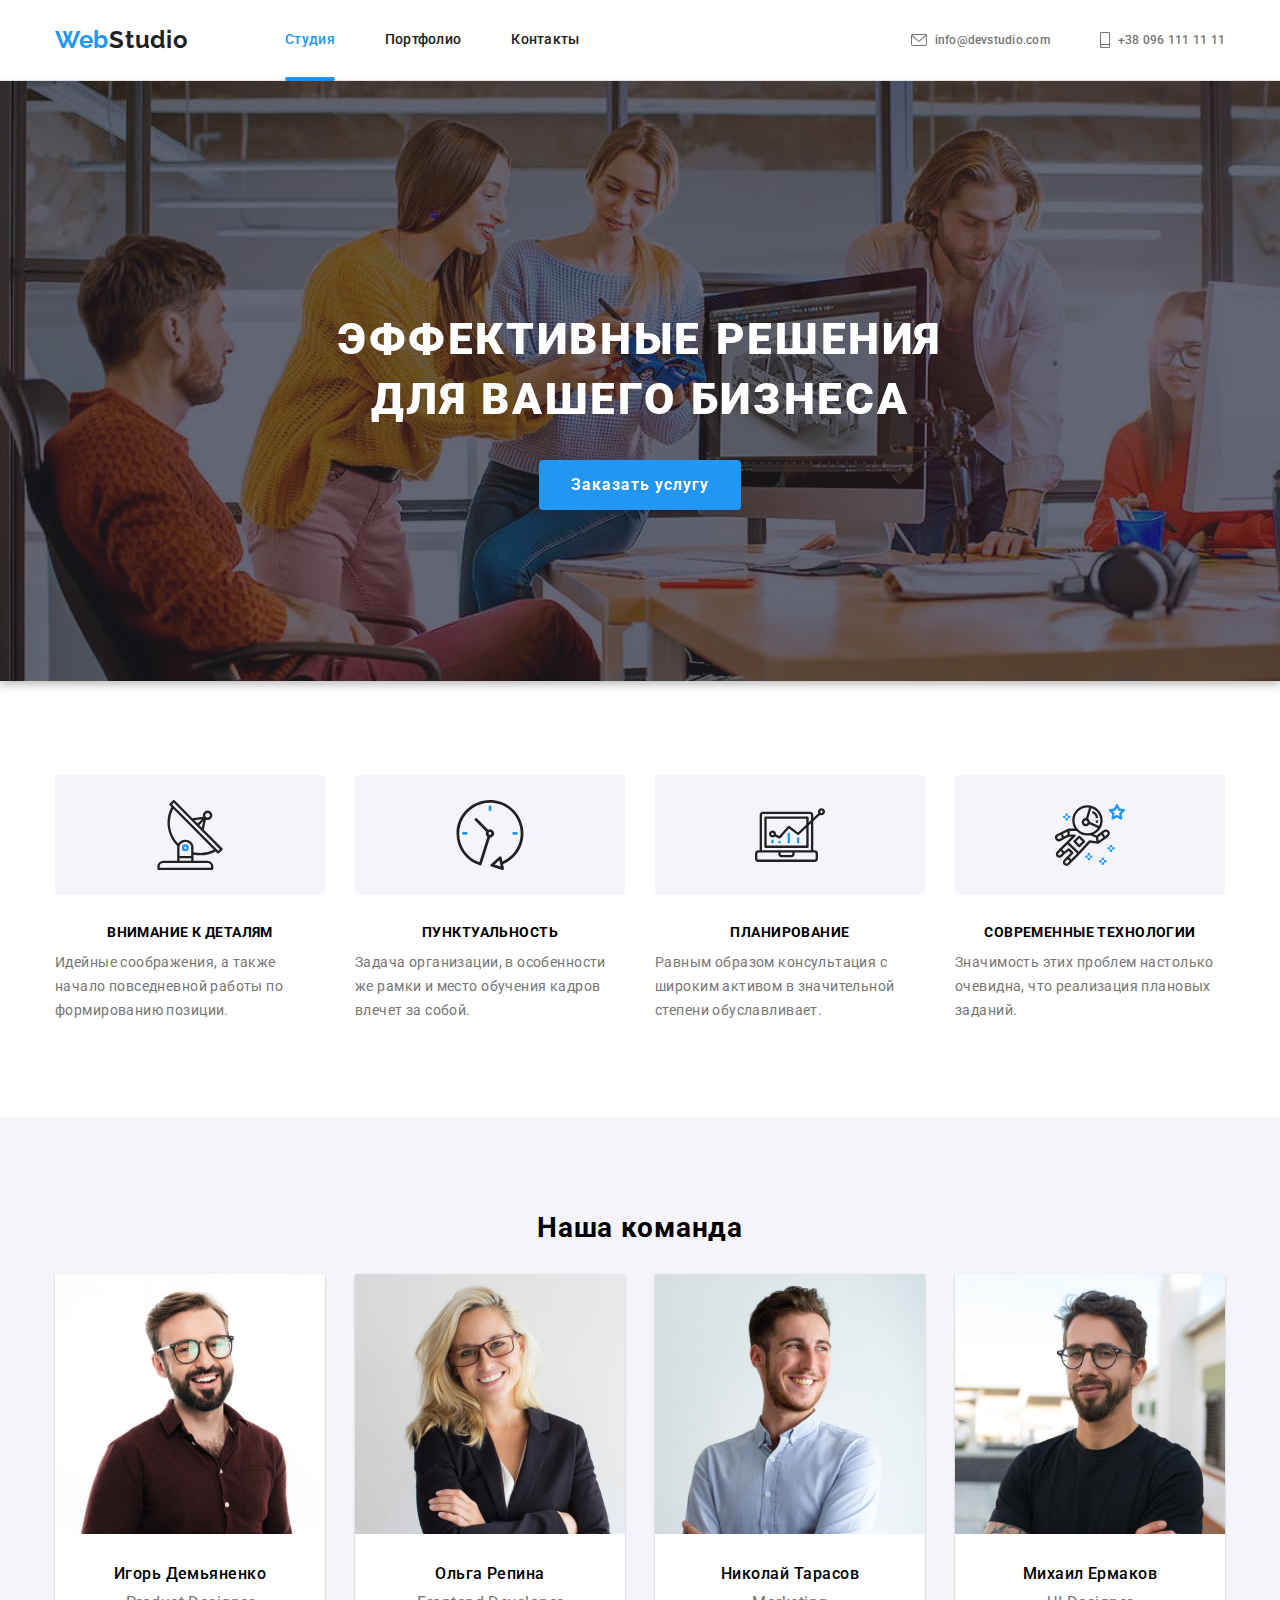
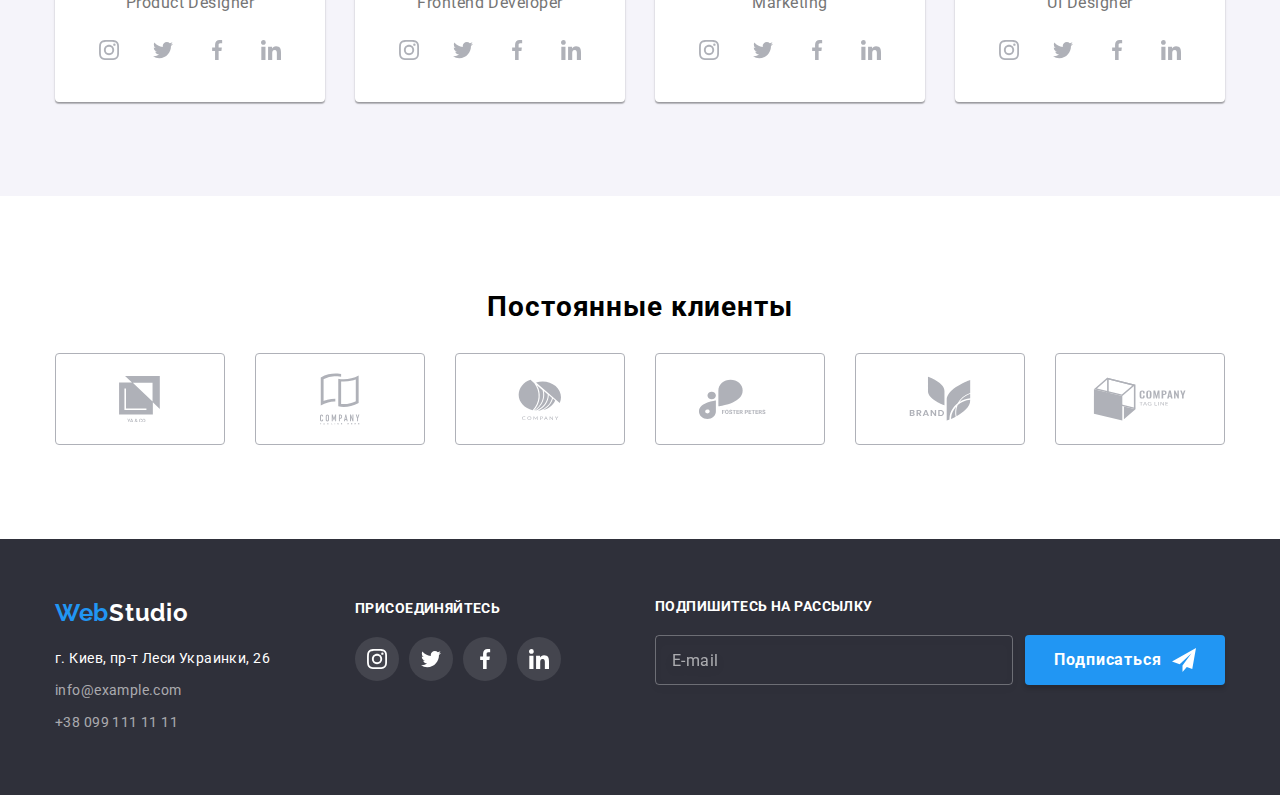
==== commit 05cd2da3: "update scss" ====
--- a/index.html
+++ b/index.html
@@ -181,12 +181,15 @@
           <h2 class="our-team__title">Наша команда</h2>
           <ul class="our-team__list">
             <li class="our-team__member">
-              <img
-                src="./img/Igor-Demyanenko.jpg"
-                alt="карта первого работника студии"
-                width="270"
-                class="our-team__photo"
-              />
+              <picture>
+                <source srcset="" />
+                <img
+                  src="./img/Igor-Demyanenko.jpg"
+                  alt="карта первого работника студии"
+                  width="270"
+                  class="our-team__photo"
+                />
+              </picture>
               <div class="team-data">
                 <h3 class="team-data__name">Игорь Демьяненко</h3>
                 <p class="team-data__position">Product Designer</p>
--- a/css/main.min.css
+++ b/css/main.min.css
@@ -1 +1 @@
-body{font-family:"Roboto",sans-serif;background-color:var(--main-bgc);color:var(--primary-text-color)}body.no-scroll{overflow:hidden}.visually-hidden{position:absolute;white-space:nowrap;width:1px;height:1px;overflow:hidden;border:0;padding:0;clip:rect(0 0 0 0);clip-path:inset(50%);margin:-1px}a{text-decoration:none}.porfolio-list,.filter-btns,.form-list,.footer-social__list,.footer-data__list,.customers-list,.our-team__social,.our-team__list,.features__list,.social-list,.contacts,.nav-list{list-style:none;margin:0;padding:0}.titles h2{text-align:center}img{display:block;max-width:100%;height:auto;width:100%}.container{width:100%;padding-left:15px;padding-right:15px;margin-left:auto;margin-right:auto}@media screen and (min-width: 480px){.container{max-width:480px}}@media screen and (min-width: 768px){.container{max-width:768px}}@media screen and (min-width: 1200px){.container{max-width:1200px}}.section{padding-top:60px;padding-bottom:60px}@media screen and (min-width: 1200px){.section{padding-top:94px;padding-bottom:94px}}.page-header{border-bottom:1px solid #ececec}@media screen and (max-width: 767px){.header-content{padding-top:10px;padding-bottom:10px}}.page-header__nav{display:flex;align-items:center}.page-header__logo{font-size:24px;font-weight:700;line-height:1.1666666667;letter-spacing:.03em;font-family:"Raleway",sans-serif;color:#212121}.page-header__logo .page-header__text{color:#2196f3}.page-header__open-btn{display:inline-flex;margin:0;padding:0;border:none;background-color:rgba(0,0,0,0);margin-left:auto}.page-header__open-btn .page-header__icon{fill:#212121;transition:fill,250ms,cubic-bezier(0.4, 0, 0.2, 1)}.page-header__open-btn .page-header__icon:hover,.page-header__open-btn .page-header__icon:focus,.page-header__open-btn .page-header__icon:active{fill:#2196f3}@media screen and (min-width: 767px){.page-header__open-btn{display:none}}@media screen and (max-width: 767px){.menu-container{padding:48px 40px;background-color:#fff;position:fixed;top:0;left:0;width:100%;height:100%;z-index:3;overflow:auto;display:none;flex-direction:column;overflow:auto}.menu-container.is-open{display:flex}}@media screen and (max-width: 767px){.nav-list .nav-list__link--current{color:#2196f3}.nav-list__item:not(:last-child){margin-bottom:32px}.nav-list__link{font-weight:500;font-size:40px;line-height:1.18;letter-spacing:.02em;color:#212121}.nav-list__link:hover,.nav-list__link:focus{color:#2196f3}}@media screen and (max-width: 767px){.contacts{margin-top:auto;margin-bottom:64px}.contacts .contacts__icon{display:none}.contacts__item:not(:last-child){margin-bottom:32px}.contacts__tel{font-weight:500;font-size:34px;line-height:1.18;letter-spacing:.02em;color:#2196f3}}@media screen and (max-width: 767px)and (max-width: 320px){.contacts__tel{font-size:27px}}@media screen and (max-width: 767px){.contacts__email{font-weight:500;font-size:24px;line-height:1.17;letter-spacing:.02em;color:#757575}}@media screen and (max-width: 767px){.social-list{display:flex;flex-wrap:wrap;justify-content:center}.social-list__item:not(:last-child){margin-right:10px}.social-list__item{padding-right:10px}.social-list__item:not(:last-child){border-right:1px solid rgba(33,33,33,.2)}.social-list__link{font-weight:500;font-size:18px;line-height:1.22;letter-spacing:.02em;color:#2196f3}}.page-header__close-btn{position:absolute;top:10px;right:15px;display:inline-flex;margin:0;padding:0;border:none;background-color:rgba(0,0,0,0);margin-left:auto}@media screen and (min-width: 768px){.page-header__close-btn{display:none}}@media screen and (min-width: 768px){.menu-container{display:flex;align-items:center;margin-left:auto}.nav-list{display:flex;align-items:center}.nav-list__item{position:relative}.nav-list__item .nav-list__link--current::after{position:absolute;left:0px;bottom:-1px;content:"";width:100%;height:4px;border-radius:2px;background-color:#2196f3}.nav-list__item:not(:last-child){margin-right:50px}.nav-list__link{display:block;font-weight:500;font-size:14px;line-height:1.14;letter-spacing:.02em;color:#212121;padding-top:32px;padding-bottom:32px}.social-list{display:none}.contacts{display:flex;flex-direction:column-reverse;margin-left:84px}.contacts__item:nth-child(2){margin-bottom:10px}.contacts__icon{display:inline-block;margin-right:8px;fill:#757575}.contacts__email,.contacts__tel{font-weight:500;font-size:12px;line-height:1.17;letter-spacing:.02em;color:#757575;display:flex;align-items:center}}@media screen and (min-width: 1200px){.menu-container{display:flex;align-items:center;margin-left:auto}.page-header__logo{font-weight:700;font-size:26px;line-height:1.19;letter-spacing:.03em}.contacts{display:flex;align-items:center;flex-direction:row-reverse;margin-left:331px}.contacts__item:nth-child(2){margin-right:50px;margin-bottom:0px}}.hero{text-align:center;padding-top:118px;padding-bottom:118px;max-width:1600px;height:400px;margin-left:auto;margin-right:auto;background-image:linear-gradient(to right, rgba(47, 48, 58, 0.4), rgba(47, 48, 58, 0.4)),url(/img/mobile-hero.jpg);filter:drop-shadow(0px 4px 4px rgba(0, 0, 0, 0.25));background-repeat:no-repeat;background-size:cover}.hero__title{font-weight:900;font-size:26px;line-height:1.62;letter-spacing:.06em;color:#fff;text-transform:uppercase;margin-left:auto;margin-right:auto;margin-bottom:30px;max-width:360px}.hero__button{font-family:Roboto,sans-serif;color:#fff;background-color:#2196f3;border:0;font-weight:700;font-size:16px;line-height:1.88;letter-spacing:.06em;cursor:pointer;padding:10px 32px;border-radius:4px}.features__list{display:flex;flex-wrap:wrap;gap:30px}.features__list .features__item{max-width:450px;margin-left:auto;margin-right:auto}.features__wrapper{display:block;width:100%;height:120px;background-color:#f5f4fa;border-radius:4px;display:flex;justify-content:center;align-items:center}.features__title{margin-top:30px;margin-bottom:10px;font-size:14px;line-height:1.14;letter-spacing:.03em;text-transform:uppercase;text-align:center}.features__text{font-size:14px;line-height:1.71;letter-spacing:.03em;color:#757575;margin:0px}@media screen and (min-width: 768px){.features__item{width:calc((100% - 30px)/2)}}@media screen and (min-width: 1200px){.features__item{width:calc((100% - 90px)/4)}}.our-team{background-color:#f5f4fa}.our-team__title{margin-top:0px;margin-bottom:30px;font-weight:700;font-size:28px;line-height:1.18;letter-spacing:.03em}.our-team__list{display:flex;flex-wrap:wrap;gap:30px}.our-team__member{background-color:#fff;box-shadow:0px 1px 3px rgba(0,0,0,.12),0px 1px 1px rgba(0,0,0,.14),0px 2px 1px rgba(0,0,0,.2);border-radius:0px 0px 4px 4px}.team-data{padding-top:30px;padding-bottom:16px;text-align:center}.team-data__name{margin:0;margin-bottom:10px;font-weight:500;font-size:16px;line-height:1.2;letter-spacing:.03em}.team-data__position{margin:0px;line-height:1.2;color:#757575;letter-spacing:.03em}.our-team__social{display:flex;justify-content:center;padding-bottom:30px}.our-team__social-item:not(:last-child){margin-right:10px}.our-team__social-link{display:flex;justify-content:center;align-items:center;width:44px;height:44px;border-radius:50px;background-color:#fff;color:#afb1b8;fill:#afb1b8}.our-team__social-icon{fill:currentColor}@media screen and (min-width: 768px){.our-team__member{width:calc((100% - 30px)/2)}}@media screen and (min-width: 1200px){.our-team__member{width:calc((100% - 90px)/4)}}.customers-title{margin-top:0;margin-bottom:30px;font-size:28px;line-height:1.1785714286;letter-spacing:.03em}.customers-list{display:flex;flex-wrap:wrap;gap:30px}.customers-item{width:calc((100% - 30px)/2);height:92px}.customers-link{display:flex;justify-content:center;align-items:center;border:1px solid #afb1b8;border-radius:4px;width:100%;height:100%;transition:border 250ms cubic-bezier(0.4, 0, 0.2, 1)}.customers-icon{fill:#afb1b8;transition:fill 250ms cubic-bezier(0.4, 0, 0.2, 1)}@media screen and (min-width: 768px){.customers-item{width:calc((100% - 60px)/3)}}@media screen and (min-width: 1200px){.customers-item{width:calc((100% - 150px)/6)}}.footer{background-color:#2f303a;padding-top:60px;padding-bottom:60px}.footer-wrapper{display:flex;flex-wrap:wrap;justify-content:center}@media screen and (min-width: 1200px){.footer-wrapper{display:flex;flex-wrap:nowrap}}.footer-data{width:100%;margin-bottom:60px;text-align:center}@media screen and (min-width: 1200px){.footer-data{margin:0;text-align:start}}.page-header__logo{font-weight:700;font-size:24px;line-height:1.1666666667;letter-spacing:.03em;color:#212121;font-family:"Raleway",sans-serif}.page-header__logo .page-header__text{color:#2196f3}.page-header__logo--inverse{display:inline-block;margin-bottom:20px;color:#fff}.footer-data__address{font-size:14px;line-height:1.71;letter-spacing:.03em;color:#fff;margin-bottom:8px;font-style:normal}.footer-data__contacts:not(:last-child){margin-bottom:8px}.footer-data__contacts .footer-data__link{font-weight:400;font-size:14px;line-height:1.7;letter-spacing:.03em;color:rgba(255,255,255,.6)}.footer-social{text-align:center;margin-bottom:60px}@media screen and (min-width: 1200px){.footer-social{margin:0;text-align:start}}.footer-social__text{display:inline-block;font-size:14px;line-height:1.14;letter-spacing:.03em;color:#fff;margin-top:0px;margin-bottom:20px;text-transform:uppercase}.footer-social__list{display:flex;justify-content:center}@media screen and (min-width: 1200px){.footer-social__list{justify-content:flex-start}}.our-team__social-link--bgc{width:44px;height:44px;border-radius:50px;background-color:rgba(255,255,255,.1);color:#fff;fill:#fff}.subscribe{text-align:center}@media screen and (min-width: 1200px){.subscribe{display:flex;text-align:start;align-items:self-end;height:fit-content}}.subscribe__label .subscribe__text{display:block;margin-bottom:20px;font-weight:700;font-size:14px;line-height:1.14;text-transform:uppercase;color:#fff;letter-spacing:.03em}.subscribe__input{width:100%;height:50px;margin-bottom:20px;border:1px solid rgba(255,255,255,.3);filter:drop-shadow(0px 4px 4px rgba(0, 0, 0, 0.15));border-radius:4px;background-color:rgba(0,0,0,0);padding:15px 16px;color:#fff}.subscribe__input::placeholder{font-weight:400;font-size:16px;line-height:1.25;letter-spacing:.03em;color:rgba(255,255,255,.6)}@media screen and (min-width: 1200px){.subscribe__input{width:358px;margin:0}}.subscribe__btn{display:inline-flex;justify-content:center;align-items:center;width:200px;height:50px;padding:0;border-radius:4px;border:none;box-shadow:0px 4px 4px rgba(0,0,0,.15);background-color:#2196f3;color:#fff;font-weight:700;line-height:1.88;letter-spacing:.06em}@media screen and (min-width: 1200px){.subscribe__btn{margin-left:12px}}.subscribe__btn .subscribe__icon{margin-left:10px}@media screen and (min-width: 768px){.footer-data,.footer-social{width:50%}}.backdrop{position:fixed;top:0;left:0;width:100%;height:100%;background-color:rgba(0,0,0,.2);opacity:1;z-index:1;padding:93px 15px 94px 15px;transition:opacity 250ms cubic-bezier(0.4, 0, 0.2, 1)}.backdrop.is-hidden{visibility:hidden;opacity:0;pointer-events:none}.modal{position:relative;border-radius:4px;background-color:#fff;box-shadow:0px 1px 3px rgba(0,0,0,.12),0px 1px 1px rgba(0,0,0,.14),0px 2px 1px rgba(0,0,0,.2);opacity:1;transition:transform 250ms cubic-bezier(0.4, 0, 0.2, 1),opacity 250ms cubic-bezier(0.4, 0, 0.2, 1)}@media screen and (min-width: 480px){.modal{position:absolute;top:50%;left:50%;transform:translate(-50%, -50%) scale(1);max-width:450px;width:100%}}@media screen and (min-width: 1200px){.modal{max-width:528px}}.backdrop.is-hidden .modal{transform:translate(-50%, -50%) scale(1.1);opacity:0}.close-btn{position:absolute;display:flex;justify-content:center;align-items:center;top:8px;right:8px;width:30px;height:30px;border-radius:50%;background-color:#fff;border:1px solid rgba(0,0,0,.1);cursor:pointer}.close-btn:hover>.close-icon,.close-btn:focus>.close-icon{fill:#2196f3}.close-icon{transition:fill 250ms cubic-bezier(0.4, 0, 0.2, 1)}.form{padding:40px;width:100%;height:100%}.form .form-header{margin:0;margin-bottom:12px;text-align:center;font-weight:700;font-size:20px;line-height:1.15;letter-spacing:.03em;color:#212121}.form-item{position:relative}.form-item:nth-child(-n+3){margin-bottom:10px}.form-item:focus-within .form-icon{fill:#2196f3}.form-item-checkbox{margin-bottom:30px}.form-icon{position:absolute;top:50%;left:12px;transition:fill 250ms cubic-bezier(0.4, 0, 0.2, 1)}.form__label{display:block;margin-bottom:4px;font-size:12px;line-height:1.17;letter-spacing:.01em;color:#757575}.form__input{border:1px solid rgba(33,33,33,.2);outline:rgba(0,0,0,0);border-radius:4px;transition:border 250ms cubic-bezier(0.4, 0, 0.2, 1)}.form__input:nth-child(-n+3){width:100%;height:40px;padding-top:12px;padding-bottom:12px;padding-left:42px}.form__input:focus{border-color:#2196f3}.comment{margin-bottom:20px}.comment__textarea{display:block;width:100%;height:120px;padding:12px 16px;resize:none;outline:rgba(0,0,0,0);border:1px solid rgba(33,33,33,.2);border-radius:4px;transition:border 250ms cubic-bezier(0.4, 0, 0.2, 1)}.comment__textarea::placeholder{font-weight:400;font-size:14px;line-height:1.1428571429;letter-spacing:.01em;color:rgba(117,117,117,.5)}.comment__textarea:focus{border-color:#2196f3}.form-checkbox{margin-bottom:30px}.form-checkbox .checkbox-label{display:flex;align-items:center;justify-content:center;font-weight:400;font-size:14px;line-height:1.71;letter-spacing:.03em;color:#757575}@media screen and (max-width: 1199px){.form-checkbox .checkbox-label{font-weight:400;font-size:12px;line-height:1.1666666667;letter-spacing:.03em;color:#757575}}.checkbox-icon{display:flex;align-items:center;margin-right:8.38px;width:16px;height:15px;border:2px solid #212121;border-radius:2px;transition:background-color,border,background-image;transition-duration:250ms;transition-timing-function:cubic-bezier(0.4, 0, 0.2, 1)}.checkbox-input:focus+.checkbox-icon{border:2px solid blue;outline:1px solid #2196f3}.checkbox-input:checked+.checkbox-icon{outline:rgba(0,0,0,0);background-color:#2196f3;border:2px solid #2196f3}.check-icon{fill:rgba(0,0,0,0);transition:fill 250ms cubic-bezier(0.4, 0, 0.2, 1)}.checkbox-input:checked+.checkbox-icon .check-icon{fill:#fff}.form__link{color:#2196f3;text-decoration-line:underline}.send-btn{display:block;margin-left:auto;margin-right:auto;width:200px;height:50px;border-radius:4px;border:none;box-shadow:0px 4px 4px rgba(0,0,0,.15);background-color:#2196f3;color:#fff;font-weight:700;line-height:1.88;letter-spacing:.06em;cursor:pointer}.filter-btns{display:flex;flex-wrap:wrap;gap:15px 8px;margin-bottom:40px}@media screen and (min-width: 768px){.filter-btns{justify-content:center}}.list-button{padding:6px 22px;font-family:Roboto,sans-serif;font-weight:500;font-size:16px;line-height:1.62;letter-spacing:.03em;color:#212121;background-color:#f5f4fa;border:0;border-radius:4px;cursor:pointer;transition-property:background-color,color,box-shadow;transition-duration:250ms;transition-timing-function:cubic-bezier(0.4, 0, 0.2, 1)}.list-button:hover,.list-button:focus{background-color:#2196f3;color:#fff;box-shadow:0px 3px 1px rgba(0,0,0,.1),0px 1px 2px rgba(0,0,0,.08),0px 2px 2px rgba(0,0,0,.12)}.foto-item{width:100%}.foto-item:not(:last-child){margin-bottom:30px}.foto-item:hover .pop-up{transform:translateY(0)}.foto-item:hover .pop-up p{opacity:1;transform:scaleX(1)}.portfolio-link{display:flex;flex-direction:column;height:100%;transition:box-shadow 250ms cubic-bezier(0.4, 0, 0.2, 1)}.portfolio-link:hover,.portfolio-link:focus{box-shadow:0px 1px 1px rgba(0,0,0,.12),0px 4px 4px rgba(0,0,0,.06),1px 4px 6px rgba(0,0,0,.16)}.img-box{position:relative;overflow:hidden}.pop-up{position:absolute;top:0;left:0;padding:63px 24px;background-color:rgba(33,150,243,.9);transform:translateY(100%);transition-property:transform;transition-duration:250ms;transition-timing-function:cubic-bezier(0.4, 0, 0.2, 1)}.pop-up p{margin:0;min-width:168px;font-size:18px;line-height:1.56;letter-spacing:.03em;color:#fff;opacity:0;transform:scaleX(0);transition:opacity 1500ms cubic-bezier(0.4, 0, 0.2, 1),transform 1500ms cubic-bezier(0.4, 0, 0.2, 1)}.portfolio-content{flex-grow:1;padding:20px 24px;border-left:1px solid #eee;border-right:1px solid #eee;border-bottom:1px solid #eee}.list-title{margin-top:0;margin-bottom:4px;font-size:18px;line-height:2;letter-spacing:.06em;color:#212121;text-decoration:none}.list-descr{margin:0;font-size:16px;line-height:1.875;letter-spacing:.03em;color:#757575}@media screen and (min-width: 768px){.porfolio-list{display:flex;flex-wrap:wrap;gap:30px}.porfolio-list .foto-item{margin:0;flex-basis:calc((100% - 30px)/2)}}@media screen and (min-width: 1200px){.porfolio-list .foto-item{margin:0;flex-basis:calc((100% - 60px)/3)}}/*# sourceMappingURL=main.min.css.map */+body{font-family:"Roboto",sans-serif;background-color:var(--main-bgc);color:var(--primary-text-color)}body.no-scroll{overflow:hidden}.visually-hidden{position:absolute;white-space:nowrap;width:1px;height:1px;overflow:hidden;border:0;padding:0;clip:rect(0 0 0 0);clip-path:inset(50%);margin:-1px}a{text-decoration:none}.porfolio-list,.filter-btns,.form-list,.footer-social__list,.footer-data__list,.customers-list,.our-team__social,.our-team__list,.features__list,.social-list,.contacts,.nav-list{list-style:none;margin:0;padding:0}.titles h2{text-align:center}img{display:block;max-width:100%;height:auto;width:100%}.container{width:100%;padding-left:15px;padding-right:15px;margin-left:auto;margin-right:auto}@media screen and (min-width: 480px){.container{max-width:480px}}@media screen and (min-width: 768px){.container{max-width:768px}}@media screen and (min-width: 1200px){.container{max-width:1200px}}.section{padding-top:60px;padding-bottom:60px}@media screen and (min-width: 1200px){.section{padding-top:94px;padding-bottom:94px}}.page-header{border-bottom:1px solid #ececec}@media screen and (max-width: 767px){.header-content{padding-top:10px;padding-bottom:10px}}.page-header__nav{display:flex;align-items:center}.page-header__logo{font-size:24px;font-weight:700;line-height:1.1666666667;letter-spacing:.03em;font-family:"Raleway",sans-serif;color:#212121}.page-header__logo .page-header__text{color:#2196f3}.page-header__open-btn{display:inline-flex;margin:0;padding:0;border:none;background-color:rgba(0,0,0,0);margin-left:auto}.page-header__open-btn .page-header__icon{fill:#212121;transition:fill,250ms,cubic-bezier(0.4, 0, 0.2, 1)}.page-header__open-btn .page-header__icon:hover,.page-header__open-btn .page-header__icon:focus,.page-header__open-btn .page-header__icon:active{fill:#2196f3}@media screen and (min-width: 767px){.page-header__open-btn{display:none}}@media screen and (max-width: 767px){.menu-container{padding:48px 40px;background-color:#fff;position:fixed;top:0;left:0;width:100%;height:100%;z-index:3;overflow:auto;display:none;flex-direction:column;overflow:auto}.menu-container.is-open{display:flex}}@media screen and (max-width: 767px){.nav-list .nav-list__link--current{color:#2196f3}.nav-list__item:not(:last-child){margin-bottom:32px}.nav-list__link{font-weight:500;font-size:40px;line-height:1.18;letter-spacing:.02em;color:#212121}.nav-list__link:hover,.nav-list__link:focus{color:#2196f3}}@media screen and (max-width: 767px){.contacts{margin-top:auto;margin-bottom:64px}.contacts .contacts__icon{display:none}.contacts__item:not(:last-child){margin-bottom:32px}.contacts__tel{font-weight:500;font-size:34px;line-height:1.18;letter-spacing:.02em;color:#2196f3}}@media screen and (max-width: 767px)and (max-width: 320px){.contacts__tel{font-size:27px}}@media screen and (max-width: 767px){.contacts__email{font-weight:500;font-size:24px;line-height:1.17;letter-spacing:.02em;color:#757575}}@media screen and (max-width: 767px){.social-list{display:flex;flex-wrap:wrap;justify-content:center}.social-list__item:not(:last-child){margin-right:10px}.social-list__item{padding-right:10px}.social-list__item:not(:last-child){border-right:1px solid rgba(33,33,33,.2)}.social-list__link{font-weight:500;font-size:18px;line-height:1.22;letter-spacing:.02em;color:#2196f3}}.page-header__icon{fill:#212121}.page-header__icon:hover,.page-header__icon:focus{fill:#2196f3}.page-header__close-btn{position:absolute;top:10px;right:15px;display:inline-flex;margin:0;padding:0;border:none;background-color:rgba(0,0,0,0);margin-left:auto}@media screen and (min-width: 768px){.page-header__close-btn{display:none}}@media screen and (min-width: 768px){.menu-container{display:flex;align-items:center;margin-left:auto}.nav-list{display:flex;align-items:center}.nav-list__item{position:relative}.nav-list__item:not(:last-child){margin-right:50px}.nav-list__link{display:block;font-weight:500;font-size:14px;line-height:1.14;letter-spacing:.02em;color:#212121;padding-top:32px;padding-bottom:32px}.nav-list__link--current{color:#2196f3}.nav-list__link--current::after{position:absolute;left:0px;bottom:-1px;content:"";width:100%;height:4px;border-radius:2px;background-color:#2196f3}.social-list{display:none}.contacts{display:flex;flex-direction:column-reverse;margin-left:84px}.contacts__item:nth-child(2){margin-bottom:10px}.contacts__icon{display:inline-block;margin-right:8px;fill:#757575}.contacts__email,.contacts__tel{font-weight:500;font-size:12px;line-height:1.17;letter-spacing:.02em;color:#757575;display:flex;align-items:center}}@media screen and (min-width: 1200px){.menu-container{display:flex;align-items:center;margin-left:auto}.page-header__logo{font-weight:700;font-size:26px;line-height:1.19;letter-spacing:.03em}.nav-list__link{transition:color 250ms cubic-bezier(0.4, 0, 0.2, 1)}.nav-list__link:hover,.nav-list__link:focus{color:#2196f3}.contacts{display:flex;align-items:center;flex-direction:row-reverse;margin-left:331px}.contacts__item:nth-child(2){margin-right:50px;margin-bottom:0px}.contacts__email,.contacts__tel{transition:color 250ms cubic-bezier(0.4, 0, 0.2, 1)}.contacts__icon{fill:currentColor}.contacts__email:hover,.contacts__email:focus,.contacts__tel:hover,.contacts__tel:focus{color:#2196f3}}.hero{text-align:center;padding-top:118px;padding-bottom:118px;max-width:480px;height:400px;margin-left:auto;margin-right:auto;background-image:linear-gradient(to right, rgba(47, 48, 58, 0.4), rgba(47, 48, 58, 0.4)),url("../img/mobile-hero.jpg");filter:drop-shadow(0px 4px 4px rgba(0, 0, 0, 0.25));background-repeat:no-repeat;background-size:cover}@media(min-device-pixel-ratio: 2),(min-resolution: 192dpi),(min-resolution: 2dppx){.hero{background-image:linear-gradient(to right, rgba(47, 48, 58, 0.4), rgba(47, 48, 58, 0.4)),url("../img/img2x-hero-mobile.jpg")}}@media screen and (min-width: 768px){.hero{max-width:768px;height:400px;background-image:linear-gradient(to right, rgba(47, 48, 58, 0.4), rgba(47, 48, 58, 0.4)),url("../img/img@1x-hero-tab.jpg")}}@media screen and (min-width: 768px)and (min-device-pixel-ratio: 2),screen and (min-width: 768px)and (min-resolution: 192dpi),screen and (min-width: 768px)and (min-resolution: 2dppx){.hero{background-image:linear-gradient(to right, rgba(47, 48, 58, 0.4), rgba(47, 48, 58, 0.4)),url("../img/img@2x-hero-tab.jpg")}}@media screen and (min-width: 1200px){.hero{padding-top:200px;padding-bottom:200px;max-width:1600px;height:600px;background-image:linear-gradient(to right, rgba(47, 48, 58, 0.4), rgba(47, 48, 58, 0.4)),url("../img/Img@1x-hero-desctop.jpg")}}@media screen and (min-width: 1200px)and (min-device-pixel-ratio: 2),screen and (min-width: 1200px)and (min-resolution: 192dpi),screen and (min-width: 1200px)and (min-resolution: 2dppx){.hero{background-image:linear-gradient(to right, rgba(47, 48, 58, 0.4), rgba(47, 48, 58, 0.4)),url("../img/Img@2x-hero-desctop.jpg")}}.hero__title{font-weight:900;font-size:26px;line-height:1.62;letter-spacing:.06em;color:#fff;text-transform:uppercase;margin-left:auto;margin-right:auto;margin-bottom:30px;max-width:360px}@media screen and (min-width: 1200px){.hero__title{max-width:696px;font-weight:900;font-size:44px;line-height:1.36;letter-spacing:.06em;color:#fff}}.hero__button{font-family:Roboto,sans-serif;color:#fff;background-color:#2196f3;border:0;font-weight:700;font-size:16px;line-height:1.88;letter-spacing:.06em;cursor:pointer;padding:10px 32px;border-radius:4px}.features__list{display:flex;flex-wrap:wrap;gap:30px}.features__list .features__item{max-width:450px;margin-left:auto;margin-right:auto}.features__wrapper{display:block;width:100%;height:120px;background-color:#f5f4fa;border-radius:4px;display:flex;justify-content:center;align-items:center}.features__title{margin-top:30px;margin-bottom:10px;font-size:14px;line-height:1.14;letter-spacing:.03em;text-transform:uppercase;text-align:center}.features__text{font-size:14px;line-height:1.71;letter-spacing:.03em;color:#757575;margin:0px}@media screen and (min-width: 768px){.features__item{width:calc((100% - 30px)/2)}}@media screen and (min-width: 1200px){.features__item{width:calc((100% - 90px)/4)}}.our-team{background-color:#f5f4fa}.our-team__title{margin-top:0px;margin-bottom:30px;font-weight:700;font-size:28px;line-height:1.18;letter-spacing:.03em}.our-team__list{display:flex;flex-wrap:wrap;gap:30px}.our-team__member{background-color:#fff;box-shadow:0px 1px 3px rgba(0,0,0,.12),0px 1px 1px rgba(0,0,0,.14),0px 2px 1px rgba(0,0,0,.2);border-radius:0px 0px 4px 4px}.team-data{padding-top:30px;padding-bottom:16px;text-align:center}.team-data__name{margin:0;margin-bottom:10px;font-weight:500;font-size:16px;line-height:1.2;letter-spacing:.03em}.team-data__position{margin:0px;line-height:1.2;color:#757575;letter-spacing:.03em}.our-team__social{display:flex;justify-content:center;padding-bottom:30px}.our-team__social-item:not(:last-child){margin-right:10px}.our-team__social-link{display:flex;justify-content:center;align-items:center;width:44px;height:44px;border-radius:50px;background-color:#fff;color:#afb1b8;fill:#afb1b8;transition-property:background-color,color,fill;transition-duration:250ms;transition-timing-function:cubic-bezier(0.4, 0, 0.2, 1)}.our-team__social-link:hover,.our-team__social-link:focus{background-color:#2196f3;color:#fff;fill:#fff}.our-team__social-icon{fill:currentColor}@media screen and (min-width: 768px){.our-team__member{width:calc((100% - 30px)/2)}}@media screen and (min-width: 1200px){.our-team__member{width:calc((100% - 90px)/4)}}.customers-title{margin-top:0;margin-bottom:30px;font-size:28px;line-height:1.1785714286;letter-spacing:.03em}.customers-list{display:flex;flex-wrap:wrap;gap:30px}.customers-item{width:calc((100% - 30px)/2);height:92px}.customers-link{display:flex;justify-content:center;align-items:center;border:1px solid #afb1b8;border-radius:4px;width:100%;height:100%;transition:border 250ms cubic-bezier(0.4, 0, 0.2, 1)}.customers-link:hover,.customers-link:focus{border:1px solid #2196f3}.customers-icon{fill:#afb1b8;transition:fill 250ms cubic-bezier(0.4, 0, 0.2, 1)}.customers-link:hover>.customers-icon,.customers-link:focus>.customers-icon{fill:#2196f3}@media screen and (min-width: 768px){.customers-item{width:calc((100% - 60px)/3)}}@media screen and (min-width: 1200px){.customers-item{width:calc((100% - 150px)/6)}}.footer{background-color:#2f303a;padding-top:60px;padding-bottom:60px}.footer-wrapper{display:flex;flex-wrap:wrap;justify-content:center}@media screen and (min-width: 1200px){.footer-wrapper{display:flex;flex-wrap:nowrap}}.footer-data{width:100%;margin-bottom:60px;text-align:center}@media screen and (min-width: 1200px){.footer-data{margin:0;text-align:start}}.page-header__logo{font-weight:700;font-size:24px;line-height:1.1666666667;letter-spacing:.03em;color:#212121;font-family:"Raleway",sans-serif}.page-header__logo .page-header__text{color:#2196f3}.page-header__logo--inverse{display:inline-block;margin-bottom:20px;color:#fff}.footer-data__address{font-size:14px;line-height:1.71;letter-spacing:.03em;color:#fff;margin-bottom:8px;font-style:normal}.footer-data__contacts:not(:last-child){margin-bottom:8px}.footer-data__contacts .footer-data__link{font-weight:400;font-size:14px;line-height:1.7;letter-spacing:.03em;color:rgba(255,255,255,.6)}.footer-social{text-align:center;margin-bottom:60px}@media screen and (min-width: 1200px){.footer-social{margin:0;text-align:start}}.footer-social__text{display:inline-block;font-size:14px;line-height:1.14;letter-spacing:.03em;color:#fff;margin-top:0px;margin-bottom:20px;text-transform:uppercase}.footer-social__list{display:flex;justify-content:center}@media screen and (min-width: 1200px){.footer-social__list{justify-content:flex-start}}.our-team__social-link--bgc{width:44px;height:44px;border-radius:50px;background-color:rgba(255,255,255,.1);color:#fff;fill:#fff}.subscribe{text-align:center}@media screen and (min-width: 1200px){.subscribe{display:flex;text-align:start;align-items:self-end;height:fit-content}}.subscribe__label .subscribe__text{display:block;margin-bottom:20px;font-weight:700;font-size:14px;line-height:1.14;text-transform:uppercase;color:#fff;letter-spacing:.03em}.subscribe__input{width:100%;height:50px;margin-bottom:20px;border:1px solid rgba(255,255,255,.3);filter:drop-shadow(0px 4px 4px rgba(0, 0, 0, 0.15));border-radius:4px;background-color:rgba(0,0,0,0);padding:15px 16px;color:#fff}.subscribe__input::placeholder{font-weight:400;font-size:16px;line-height:1.25;letter-spacing:.03em;color:rgba(255,255,255,.6)}@media screen and (min-width: 1200px){.subscribe__input{width:358px;margin:0}}.subscribe__btn{display:inline-flex;justify-content:center;align-items:center;width:200px;height:50px;padding:0;border-radius:4px;border:none;box-shadow:0px 4px 4px rgba(0,0,0,.15);background-color:#2196f3;color:#fff;font-weight:700;line-height:1.88;letter-spacing:.06em}@media screen and (min-width: 1200px){.subscribe__btn{margin-left:12px}}.subscribe__btn .subscribe__icon{margin-left:10px}@media screen and (min-width: 768px){.footer-data,.footer-social{width:50%}}.backdrop{position:fixed;top:0;left:0;width:100%;height:100%;background-color:rgba(0,0,0,.2);opacity:1;z-index:1;padding:93px 15px 94px 15px;transition:opacity 250ms cubic-bezier(0.4, 0, 0.2, 1)}.backdrop.is-hidden{visibility:hidden;opacity:0;pointer-events:none}.modal{position:relative;border-radius:4px;background-color:#fff;box-shadow:0px 1px 3px rgba(0,0,0,.12),0px 1px 1px rgba(0,0,0,.14),0px 2px 1px rgba(0,0,0,.2);opacity:1;transition:transform 250ms cubic-bezier(0.4, 0, 0.2, 1),opacity 250ms cubic-bezier(0.4, 0, 0.2, 1)}@media screen and (min-width: 480px){.modal{position:absolute;top:50%;left:50%;transform:translate(-50%, -50%) scale(1);max-width:450px;width:100%}}@media screen and (min-width: 1200px){.modal{max-width:528px}}.backdrop.is-hidden .modal{transform:translate(-50%, -50%) scale(1.1);opacity:0}.close-btn{position:absolute;display:flex;justify-content:center;align-items:center;top:8px;right:8px;width:30px;height:30px;border-radius:50%;background-color:#fff;border:1px solid rgba(0,0,0,.1);cursor:pointer}.close-btn:hover>.close-icon,.close-btn:focus>.close-icon{fill:#2196f3}.close-icon{transition:fill 250ms cubic-bezier(0.4, 0, 0.2, 1)}.form{padding:40px;width:100%;height:100%}.form .form-header{margin:0;margin-bottom:12px;text-align:center;font-weight:700;font-size:20px;line-height:1.15;letter-spacing:.03em;color:#212121}.form-item{position:relative}.form-item:nth-child(-n+3){margin-bottom:10px}.form-item:focus-within .form-icon{fill:#2196f3}.form-item-checkbox{margin-bottom:30px}.form-icon{position:absolute;top:50%;left:12px;transition:fill 250ms cubic-bezier(0.4, 0, 0.2, 1)}.form__label{display:block;margin-bottom:4px;font-size:12px;line-height:1.17;letter-spacing:.01em;color:#757575}.form__input{border:1px solid rgba(33,33,33,.2);outline:rgba(0,0,0,0);border-radius:4px;transition:border 250ms cubic-bezier(0.4, 0, 0.2, 1)}.form__input:nth-child(-n+3){width:100%;height:40px;padding-top:12px;padding-bottom:12px;padding-left:42px}.form__input:focus{border-color:#2196f3}.comment{margin-bottom:20px}.comment__textarea{display:block;width:100%;height:120px;padding:12px 16px;resize:none;outline:rgba(0,0,0,0);border:1px solid rgba(33,33,33,.2);border-radius:4px;transition:border 250ms cubic-bezier(0.4, 0, 0.2, 1)}.comment__textarea::placeholder{font-weight:400;font-size:14px;line-height:1.1428571429;letter-spacing:.01em;color:rgba(117,117,117,.5)}.comment__textarea:focus{border-color:#2196f3}.form-checkbox{margin-bottom:30px}.form-checkbox .checkbox-label{display:flex;align-items:center;justify-content:center;font-weight:400;font-size:14px;line-height:1.71;letter-spacing:.03em;color:#757575}@media screen and (max-width: 1199px){.form-checkbox .checkbox-label{font-weight:400;font-size:12px;line-height:1.1666666667;letter-spacing:.03em;color:#757575}}.checkbox-icon{display:flex;align-items:center;margin-right:8.38px;width:16px;height:15px;border:2px solid #212121;border-radius:2px;transition:background-color,border,background-image;transition-duration:250ms;transition-timing-function:cubic-bezier(0.4, 0, 0.2, 1)}.checkbox-input:focus+.checkbox-icon{border:2px solid blue;outline:1px solid #2196f3}.checkbox-input:checked+.checkbox-icon{outline:rgba(0,0,0,0);background-color:#2196f3;border:2px solid #2196f3}.check-icon{fill:rgba(0,0,0,0);transition:fill 250ms cubic-bezier(0.4, 0, 0.2, 1)}.checkbox-input:checked+.checkbox-icon .check-icon{fill:#fff}.form__link{color:#2196f3;text-decoration-line:underline}.send-btn{display:block;margin-left:auto;margin-right:auto;width:200px;height:50px;border-radius:4px;border:none;box-shadow:0px 4px 4px rgba(0,0,0,.15);background-color:#2196f3;color:#fff;font-weight:700;line-height:1.88;letter-spacing:.06em;cursor:pointer}.filter-btns{display:flex;flex-wrap:wrap;gap:15px 8px;margin-bottom:40px}@media screen and (min-width: 768px){.filter-btns{justify-content:center}}.list-button{padding:6px 22px;font-family:Roboto,sans-serif;font-weight:500;font-size:16px;line-height:1.62;letter-spacing:.03em;color:#212121;background-color:#f5f4fa;border:0;border-radius:4px;cursor:pointer;transition-property:background-color,color,box-shadow;transition-duration:250ms;transition-timing-function:cubic-bezier(0.4, 0, 0.2, 1)}.list-button:hover,.list-button:focus{background-color:#2196f3;color:#fff;box-shadow:0px 3px 1px rgba(0,0,0,.1),0px 1px 2px rgba(0,0,0,.08),0px 2px 2px rgba(0,0,0,.12)}.foto-item{width:100%}.foto-item:not(:last-child){margin-bottom:30px}.foto-item:hover .pop-up{transform:translateY(0)}.foto-item:hover .pop-up p{opacity:1;transform:scaleX(1)}.portfolio-link{display:flex;flex-direction:column;height:100%;transition:box-shadow 250ms cubic-bezier(0.4, 0, 0.2, 1)}.portfolio-link:hover,.portfolio-link:focus{box-shadow:0px 1px 1px rgba(0,0,0,.12),0px 4px 4px rgba(0,0,0,.06),1px 4px 6px rgba(0,0,0,.16)}.img-box{position:relative;overflow:hidden}.pop-up{position:absolute;top:0;left:0;padding:63px 24px;background-color:rgba(33,150,243,.9);transform:translateY(100%);transition-property:transform;transition-duration:250ms;transition-timing-function:cubic-bezier(0.4, 0, 0.2, 1)}.pop-up p{margin:0;min-width:168px;font-size:18px;line-height:1.56;letter-spacing:.03em;color:#fff;opacity:0;transform:scaleX(0);transition:opacity 1500ms cubic-bezier(0.4, 0, 0.2, 1),transform 1500ms cubic-bezier(0.4, 0, 0.2, 1)}.portfolio-content{flex-grow:1;padding:20px 24px;border-left:1px solid #eee;border-right:1px solid #eee;border-bottom:1px solid #eee}.list-title{margin-top:0;margin-bottom:4px;font-size:18px;line-height:2;letter-spacing:.06em;color:#212121;text-decoration:none}.list-descr{margin:0;font-size:16px;line-height:1.875;letter-spacing:.03em;color:#757575}@media screen and (min-width: 768px){.porfolio-list{display:flex;flex-wrap:wrap;gap:30px}.porfolio-list .foto-item{margin:0;flex-basis:calc((100% - 30px)/2)}}@media screen and (min-width: 1200px){.porfolio-list .foto-item{margin:0;flex-basis:calc((100% - 60px)/3)}}/*# sourceMappingURL=main.min.css.map */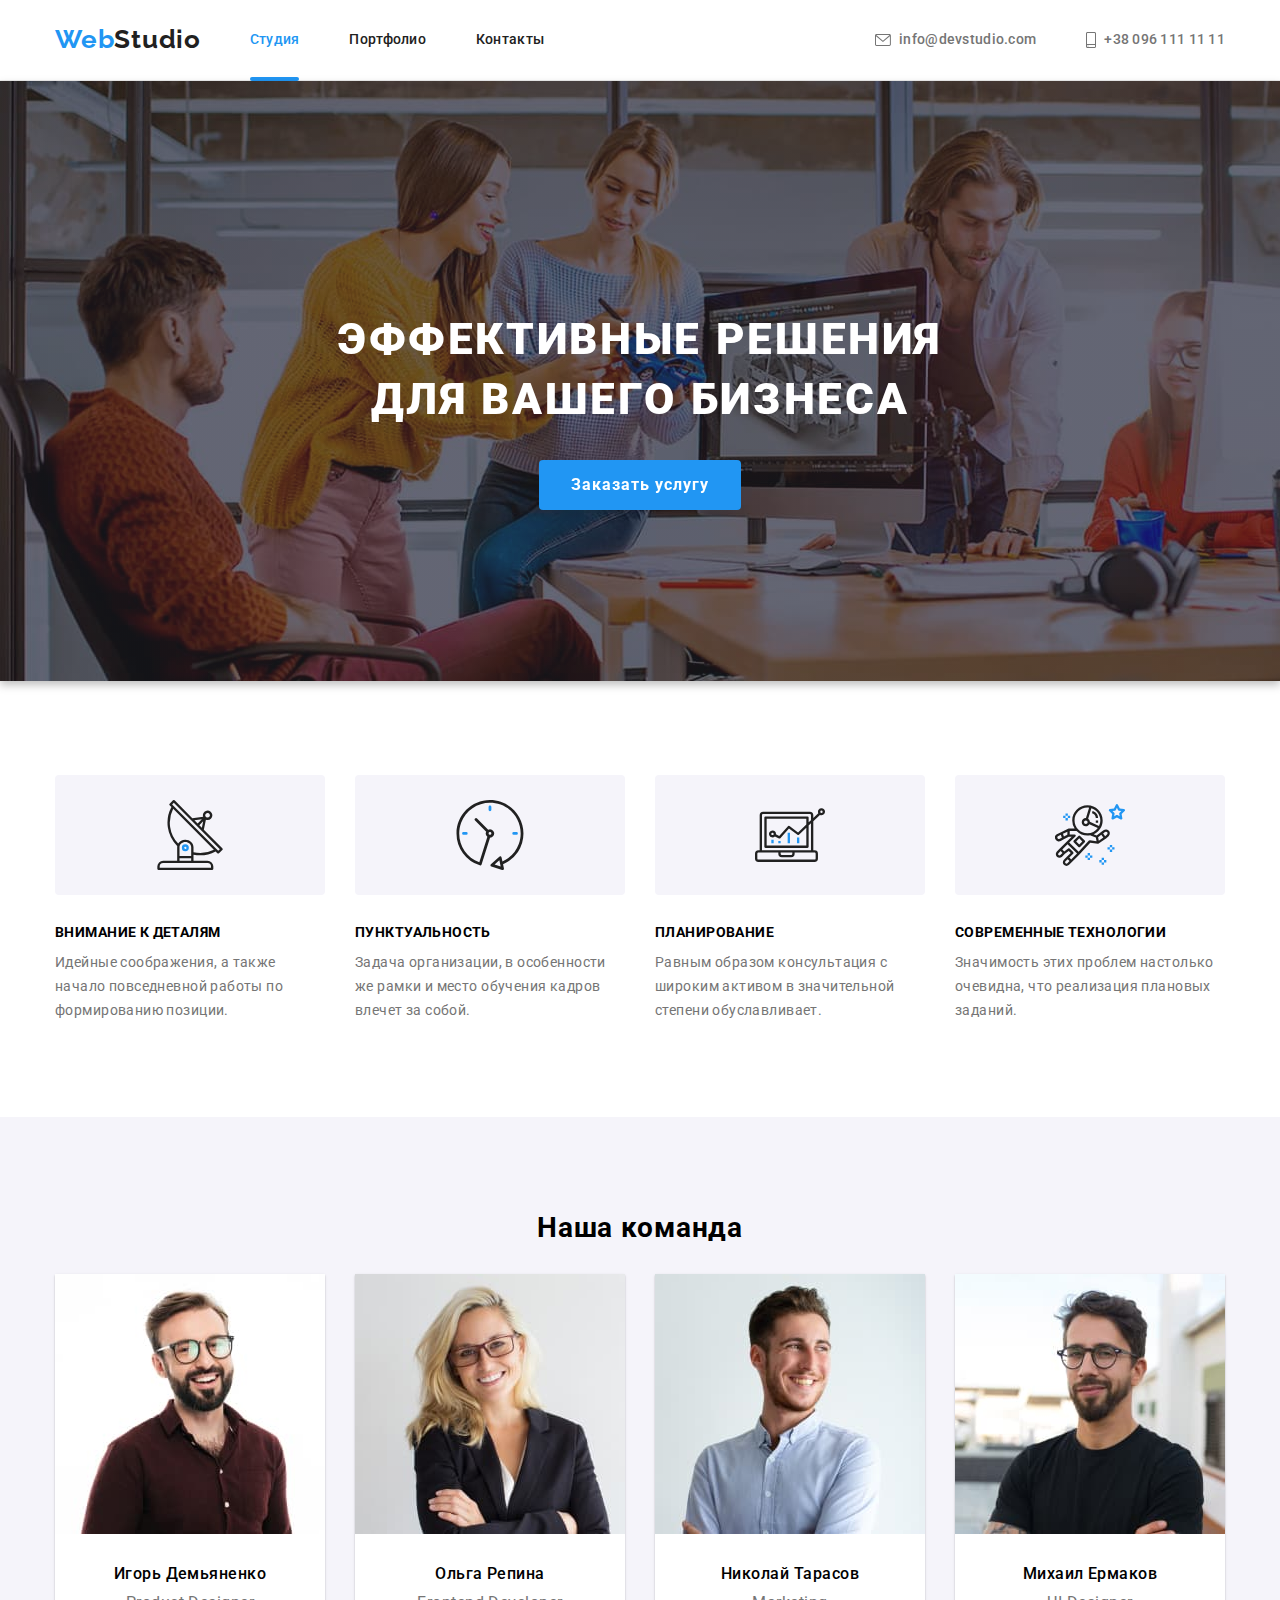
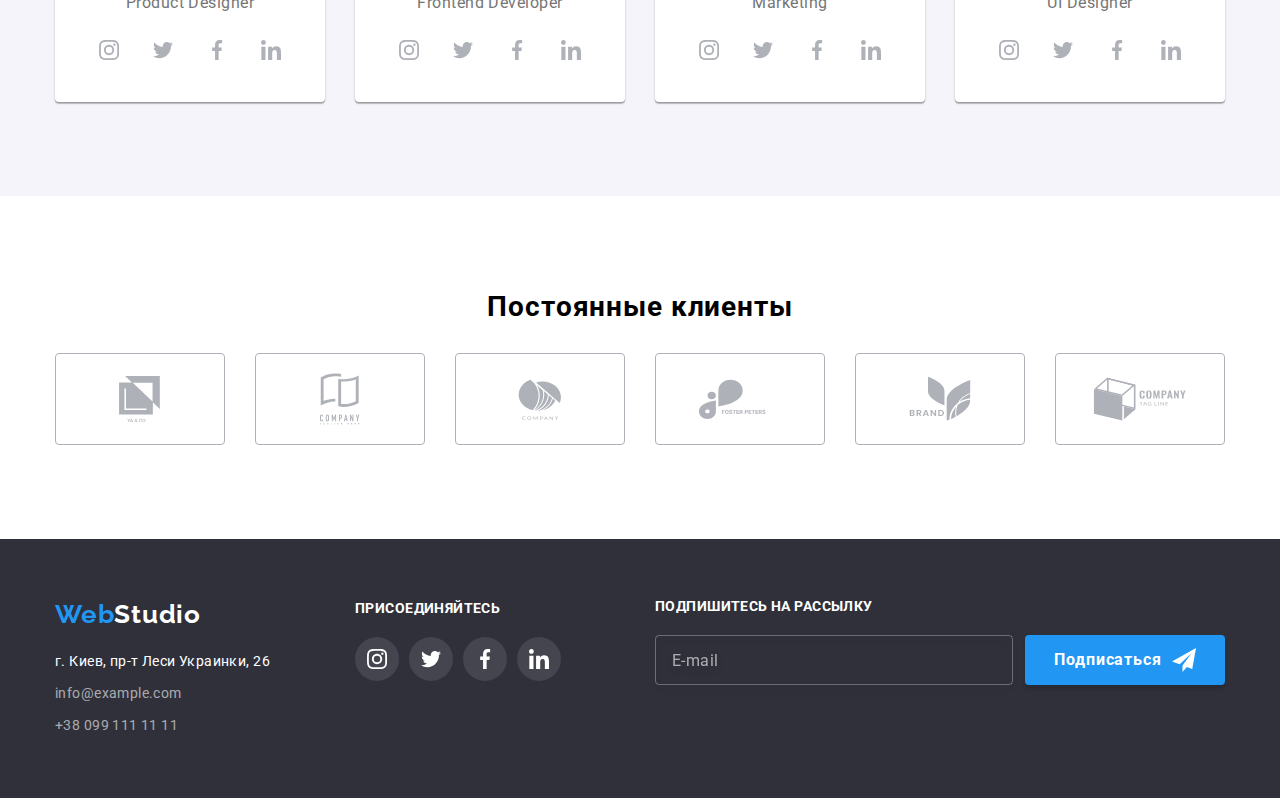
==== commit 0d529d27: "finished" ====
--- a/index.html
+++ b/index.html
@@ -42,66 +42,70 @@
             </svg>
           </button>
           <!-- -----------------------------------------------------menu -->
-          <div class="menu-container" id="menu-container">
-            <button class="page-header__close-btn" type="button">
-              <svg
-                width="40"
-                height="40"
-                class="page-header__icon"
-                aria-label="Переключатель мобильного меню"
-              >
-                <use href="./img/sprite.svg#cross" class="icon-cross"></use>
-              </svg>
-            </button>
-            <ul class="nav-list">
-              <li class="nav-list__item">
-                <a
-                  href="./index.html"
-                  class="nav-list__link nav-list__link--current"
-                  >Студия</a
+          <div class="menu-container is-closed" id="menu-container">
+            <div class="container">
+              <button class="page-header__close-btn" type="button">
+                <svg
+                  width="40"
+                  height="40"
+                  class="page-header__icon"
+                  aria-label="Переключатель мобильного меню"
                 >
-              </li>
-              <li class="nav-list__item">
-                <a href="./portfolio.html" class="nav-list__link">Портфолио</a>
-              </li>
-              <li class="nav-list__item">
-                <a href="#contacts" class="nav-list__link">Контакты</a>
-              </li>
-            </ul>
-
-            <ul class="contacts">
-              <li class="contacts__item">
-                <a href="tel:+380961111111" class="contacts__tel">
-                  <svg class="contacts__icon" width="10px" height="16px">
-                    <use href="./img/sprite.svg#icon-smartphone"></use>
-                  </svg>
-                  +38 096 111 11 11
-                </a>
-              </li>
-              <li class="contacts__item">
-                <a href="mailto:info@devstudio.com" class="contacts__email">
-                  <svg class="contacts__icon" width="16px" height="12px">
-                    <use href="./img/sprite.svg#icon-envelope"></use>
-                  </svg>
-                  info@devstudio.com
-                </a>
-              </li>
-            </ul>
-
-            <ul class="social-list">
-              <li class="social-list__item">
-                <a href="#" class="social-list__link">Instagram</a>
-              </li>
-              <li class="social-list__item">
-                <a href="#" class="social-list__link">Twitter</a>
-              </li>
-              <li class="social-list__item">
-                <a href="#" class="social-list__link">Facebook</a>
-              </li>
-              <li class="social-list__item">
-                <a href="#" class="social-list__link">LinkedIn</a>
-              </li>
-            </ul>
+                  <use href="./img/sprite.svg#cross" class="icon-cross"></use>
+                </svg>
+              </button>
+              <ul class="nav-list">
+                <li class="nav-list__item">
+                  <a
+                    href="./index.html"
+                    class="nav-list__link nav-list__link--current"
+                    >Студия</a
+                  >
+                </li>
+                <li class="nav-list__item">
+                  <a href="./portfolio.html" class="nav-list__link"
+                    >Портфолио</a
+                  >
+                </li>
+                <li class="nav-list__item">
+                  <a href="#contacts" class="nav-list__link">Контакты</a>
+                </li>
+              </ul>
+
+              <ul class="contacts">
+                <li class="contacts__item">
+                  <a href="tel:+380961111111" class="contacts__tel">
+                    <svg class="contacts__icon" width="10px" height="16px">
+                      <use href="./img/sprite.svg#icon-smartphone"></use>
+                    </svg>
+                    +38 096 111 11 11
+                  </a>
+                </li>
+                <li class="contacts__item">
+                  <a href="mailto:info@devstudio.com" class="contacts__email">
+                    <svg class="contacts__icon" width="16px" height="12px">
+                      <use href="./img/sprite.svg#icon-envelope"></use>
+                    </svg>
+                    info@devstudio.com
+                  </a>
+                </li>
+              </ul>
+
+              <ul class="social-list">
+                <li class="social-list__item">
+                  <a href="#" class="social-list__link">Instagram</a>
+                </li>
+                <li class="social-list__item">
+                  <a href="#" class="social-list__link">Twitter</a>
+                </li>
+                <li class="social-list__item">
+                  <a href="#" class="social-list__link">Facebook</a>
+                </li>
+                <li class="social-list__item">
+                  <a href="#" class="social-list__link">LinkedIn</a>
+                </li>
+              </ul>
+            </div>
           </div>
         </nav>
       </div>
@@ -182,11 +186,31 @@
           <ul class="our-team__list">
             <li class="our-team__member">
               <picture>
-                <source srcset="" />
+                <source
+                  srcset="
+                    ./img/img@1x-Igor-desctop.jpg 1x,
+                    ./img/img@2x-Igor-desctop.jpg 2x
+                  "
+                  media="(min-width:1200px)"
+                />
+                <source
+                  srcset="
+                    ./img/img@1x-Igor-tab.jpg 1x,
+                    ./img/img@2x-Igor-tab.jpg 2x
+                  "
+                  media="(min-width:768px)"
+                />
+                <source
+                  srcset="
+                    ./img/img@1x-Igor-mob.jpg 1x,
+                    ./img/img@2x-Igor-mob.jpg 2x
+                  "
+                  media="(min-width:320px)"
+                />
                 <img
-                  src="./img/Igor-Demyanenko.jpg"
+                  src="./img/img@1x-Igor-mob.jpg"
                   alt="карта первого работника студии"
-                  width="270"
+                  width="450"
                   class="our-team__photo"
                 />
               </picture>
@@ -243,12 +267,35 @@
             </li>
 
             <li class="our-team__member">
-              <img
-                src="./img/Olga-Repina.jpg"
-                alt="карта второго работника студии"
-                width="270"
-                class="our-team__photo"
-              />
+              <picture>
+                <source
+                  srcset="
+                    ./img/img@1x-Olga-desctop.jpg 1x,
+                    ./img/img@2x-Olga-desctop.jpg 2x
+                  "
+                  media="(min-width:1200px)"
+                />
+                <source
+                  srcset="
+                    ./img/img@1x-Olga-tab.jpg 1x,
+                    ./img/img@2x-Olga-tab.jpg 2x
+                  "
+                  media="(min-width:768px)"
+                />
+                <source
+                  srcset="
+                    ./img/img@1x-Olga-mob.jpg 1x,
+                    ./img/img@2x-Olga-mob.jpg 2x
+                  "
+                  media="(min-width:320px)"
+                />
+                <img
+                  src="./img/img@1x-Olga-mob.jpg"
+                  alt="карта второго работника студии"
+                  width="450"
+                  class="our-team__photo"
+                />
+              </picture>
               <div class="team-data">
                 <h3 class="team-data__name">Ольга Репина</h3>
                 <p class="team-data__position">Frontend Developer</p>
@@ -302,12 +349,35 @@
             </li>
 
             <li class="our-team__member">
-              <img
-                src="./img/Nik-Tarasov.jpg"
-                alt="карта третьего работника студии"
-                width="270"
-                class="our-team__photo"
-              />
+              <picture>
+                <source
+                  srcset="
+                    ./img/img@1x-Nik-desctop.jpg 1x,
+                    ./img/img@2x-Nik-desctop.jpg 2x
+                  "
+                  media="(min-width:1200px)"
+                />
+                <source
+                  srcset="
+                    ./img/img@1x-Nik-tab.jpg 1x,
+                    ./img/img@2x-Nik-tab.jpg 2x
+                  "
+                  media="(min-width:768px)"
+                />
+                <source
+                  srcset="
+                    ./img/img@1x-Nik-mob.jpg 1x,
+                    ./img/img@2x-Nik-mob.jpg 2x
+                  "
+                  media="(min-width:320px)"
+                />
+                <img
+                  src="./img/img@1x-Nik-mob.jpg"
+                  alt="карта третьего работника студии"
+                  width="450"
+                  class="our-team__photo"
+                />
+              </picture>
               <div class="team-data">
                 <h3 class="team-data__name">Николай Тарасов</h3>
                 <p class="team-data__position">Marketing</p>
@@ -361,12 +431,35 @@
             </li>
 
             <li class="our-team__member">
-              <img
-                src="./img/Michail-Ermakov.jpg"
-                alt="карта четвертого работника студии"
-                width="270"
-                class="our-team__photo"
-              />
+              <picture>
+                <source
+                  srcset="
+                    ./img/img@1x-Misha-desctop.jpg 1x,
+                    ./img/img@2x-Misha-desctop.jpg 2x
+                  "
+                  media="(min-width:1200px)"
+                />
+                <source
+                  srcset="
+                    ./img/img@1x-Misha-tab.jpg 1x,
+                    ./img/img@2x-Misha-tab.jpg 2x
+                  "
+                  media="(min-width:768px)"
+                />
+                <source
+                  srcset="
+                    ./img/img@1x-Misha-mob.jpg 1x,
+                    ./img/img@2x-Misha-mob.jpg 2x
+                  "
+                  media="(min-width:320px)"
+                />
+                <img
+                  src="./img/img@1x-Misha-mob.jpg"
+                  alt="карта четвертого работника студии"
+                  width="450"
+                  class="our-team__photo"
+                />
+              </picture>
               <div class="team-data">
                 <h3 class="team-data__name">Михаил Ермаков</h3>
                 <p class="team-data__position">UI Designer</p>
--- a/css/main.min.css
+++ b/css/main.min.css
@@ -1 +1 @@
-body{font-family:"Roboto",sans-serif;background-color:var(--main-bgc);color:var(--primary-text-color)}body.no-scroll{overflow:hidden}.visually-hidden{position:absolute;white-space:nowrap;width:1px;height:1px;overflow:hidden;border:0;padding:0;clip:rect(0 0 0 0);clip-path:inset(50%);margin:-1px}a{text-decoration:none}.porfolio-list,.filter-btns,.form-list,.footer-social__list,.footer-data__list,.customers-list,.our-team__social,.our-team__list,.features__list,.social-list,.contacts,.nav-list{list-style:none;margin:0;padding:0}.titles h2{text-align:center}img{display:block;max-width:100%;height:auto;width:100%}.container{width:100%;padding-left:15px;padding-right:15px;margin-left:auto;margin-right:auto}@media screen and (min-width: 480px){.container{max-width:480px}}@media screen and (min-width: 768px){.container{max-width:768px}}@media screen and (min-width: 1200px){.container{max-width:1200px}}.section{padding-top:60px;padding-bottom:60px}@media screen and (min-width: 1200px){.section{padding-top:94px;padding-bottom:94px}}.page-header{border-bottom:1px solid #ececec}@media screen and (max-width: 767px){.header-content{padding-top:10px;padding-bottom:10px}}.page-header__nav{display:flex;align-items:center}.page-header__logo{font-size:24px;font-weight:700;line-height:1.1666666667;letter-spacing:.03em;font-family:"Raleway",sans-serif;color:#212121}.page-header__logo .page-header__text{color:#2196f3}.page-header__open-btn{display:inline-flex;margin:0;padding:0;border:none;background-color:rgba(0,0,0,0);margin-left:auto}.page-header__open-btn .page-header__icon{fill:#212121;transition:fill,250ms,cubic-bezier(0.4, 0, 0.2, 1)}.page-header__open-btn .page-header__icon:hover,.page-header__open-btn .page-header__icon:focus,.page-header__open-btn .page-header__icon:active{fill:#2196f3}@media screen and (min-width: 767px){.page-header__open-btn{display:none}}@media screen and (max-width: 767px){.menu-container{padding:48px 40px;background-color:#fff;position:fixed;top:0;left:0;width:100%;height:100%;z-index:3;overflow:auto;display:none;flex-direction:column;overflow:auto}.menu-container.is-open{display:flex}}@media screen and (max-width: 767px){.nav-list .nav-list__link--current{color:#2196f3}.nav-list__item:not(:last-child){margin-bottom:32px}.nav-list__link{font-weight:500;font-size:40px;line-height:1.18;letter-spacing:.02em;color:#212121}.nav-list__link:hover,.nav-list__link:focus{color:#2196f3}}@media screen and (max-width: 767px){.contacts{margin-top:auto;margin-bottom:64px}.contacts .contacts__icon{display:none}.contacts__item:not(:last-child){margin-bottom:32px}.contacts__tel{font-weight:500;font-size:34px;line-height:1.18;letter-spacing:.02em;color:#2196f3}}@media screen and (max-width: 767px)and (max-width: 320px){.contacts__tel{font-size:27px}}@media screen and (max-width: 767px){.contacts__email{font-weight:500;font-size:24px;line-height:1.17;letter-spacing:.02em;color:#757575}}@media screen and (max-width: 767px){.social-list{display:flex;flex-wrap:wrap;justify-content:center}.social-list__item:not(:last-child){margin-right:10px}.social-list__item{padding-right:10px}.social-list__item:not(:last-child){border-right:1px solid rgba(33,33,33,.2)}.social-list__link{font-weight:500;font-size:18px;line-height:1.22;letter-spacing:.02em;color:#2196f3}}.page-header__icon{fill:#212121}.page-header__icon:hover,.page-header__icon:focus{fill:#2196f3}.page-header__close-btn{position:absolute;top:10px;right:15px;display:inline-flex;margin:0;padding:0;border:none;background-color:rgba(0,0,0,0);margin-left:auto}@media screen and (min-width: 768px){.page-header__close-btn{display:none}}@media screen and (min-width: 768px){.menu-container{display:flex;align-items:center;margin-left:auto}.nav-list{display:flex;align-items:center}.nav-list__item{position:relative}.nav-list__item:not(:last-child){margin-right:50px}.nav-list__link{display:block;font-weight:500;font-size:14px;line-height:1.14;letter-spacing:.02em;color:#212121;padding-top:32px;padding-bottom:32px}.nav-list__link--current{color:#2196f3}.nav-list__link--current::after{position:absolute;left:0px;bottom:-1px;content:"";width:100%;height:4px;border-radius:2px;background-color:#2196f3}.social-list{display:none}.contacts{display:flex;flex-direction:column-reverse;margin-left:84px}.contacts__item:nth-child(2){margin-bottom:10px}.contacts__icon{display:inline-block;margin-right:8px;fill:#757575}.contacts__email,.contacts__tel{font-weight:500;font-size:12px;line-height:1.17;letter-spacing:.02em;color:#757575;display:flex;align-items:center}}@media screen and (min-width: 1200px){.menu-container{display:flex;align-items:center;margin-left:auto}.page-header__logo{font-weight:700;font-size:26px;line-height:1.19;letter-spacing:.03em}.nav-list__link{transition:color 250ms cubic-bezier(0.4, 0, 0.2, 1)}.nav-list__link:hover,.nav-list__link:focus{color:#2196f3}.contacts{display:flex;align-items:center;flex-direction:row-reverse;margin-left:331px}.contacts__item:nth-child(2){margin-right:50px;margin-bottom:0px}.contacts__email,.contacts__tel{transition:color 250ms cubic-bezier(0.4, 0, 0.2, 1)}.contacts__icon{fill:currentColor}.contacts__email:hover,.contacts__email:focus,.contacts__tel:hover,.contacts__tel:focus{color:#2196f3}}.hero{text-align:center;padding-top:118px;padding-bottom:118px;max-width:480px;height:400px;margin-left:auto;margin-right:auto;background-image:linear-gradient(to right, rgba(47, 48, 58, 0.4), rgba(47, 48, 58, 0.4)),url("../img/mobile-hero.jpg");filter:drop-shadow(0px 4px 4px rgba(0, 0, 0, 0.25));background-repeat:no-repeat;background-size:cover}@media(min-device-pixel-ratio: 2),(min-resolution: 192dpi),(min-resolution: 2dppx){.hero{background-image:linear-gradient(to right, rgba(47, 48, 58, 0.4), rgba(47, 48, 58, 0.4)),url("../img/img2x-hero-mobile.jpg")}}@media screen and (min-width: 768px){.hero{max-width:768px;height:400px;background-image:linear-gradient(to right, rgba(47, 48, 58, 0.4), rgba(47, 48, 58, 0.4)),url("../img/img@1x-hero-tab.jpg")}}@media screen and (min-width: 768px)and (min-device-pixel-ratio: 2),screen and (min-width: 768px)and (min-resolution: 192dpi),screen and (min-width: 768px)and (min-resolution: 2dppx){.hero{background-image:linear-gradient(to right, rgba(47, 48, 58, 0.4), rgba(47, 48, 58, 0.4)),url("../img/img@2x-hero-tab.jpg")}}@media screen and (min-width: 1200px){.hero{padding-top:200px;padding-bottom:200px;max-width:1600px;height:600px;background-image:linear-gradient(to right, rgba(47, 48, 58, 0.4), rgba(47, 48, 58, 0.4)),url("../img/Img@1x-hero-desctop.jpg")}}@media screen and (min-width: 1200px)and (min-device-pixel-ratio: 2),screen and (min-width: 1200px)and (min-resolution: 192dpi),screen and (min-width: 1200px)and (min-resolution: 2dppx){.hero{background-image:linear-gradient(to right, rgba(47, 48, 58, 0.4), rgba(47, 48, 58, 0.4)),url("../img/Img@2x-hero-desctop.jpg")}}.hero__title{font-weight:900;font-size:26px;line-height:1.62;letter-spacing:.06em;color:#fff;text-transform:uppercase;margin-left:auto;margin-right:auto;margin-bottom:30px;max-width:360px}@media screen and (min-width: 1200px){.hero__title{max-width:696px;font-weight:900;font-size:44px;line-height:1.36;letter-spacing:.06em;color:#fff}}.hero__button{font-family:Roboto,sans-serif;color:#fff;background-color:#2196f3;border:0;font-weight:700;font-size:16px;line-height:1.88;letter-spacing:.06em;cursor:pointer;padding:10px 32px;border-radius:4px}.features__list{display:flex;flex-wrap:wrap;gap:30px}.features__list .features__item{max-width:450px;margin-left:auto;margin-right:auto}.features__wrapper{display:block;width:100%;height:120px;background-color:#f5f4fa;border-radius:4px;display:flex;justify-content:center;align-items:center}.features__title{margin-top:30px;margin-bottom:10px;font-size:14px;line-height:1.14;letter-spacing:.03em;text-transform:uppercase;text-align:center}.features__text{font-size:14px;line-height:1.71;letter-spacing:.03em;color:#757575;margin:0px}@media screen and (min-width: 768px){.features__item{width:calc((100% - 30px)/2)}}@media screen and (min-width: 1200px){.features__item{width:calc((100% - 90px)/4)}}.our-team{background-color:#f5f4fa}.our-team__title{margin-top:0px;margin-bottom:30px;font-weight:700;font-size:28px;line-height:1.18;letter-spacing:.03em}.our-team__list{display:flex;flex-wrap:wrap;gap:30px}.our-team__member{background-color:#fff;box-shadow:0px 1px 3px rgba(0,0,0,.12),0px 1px 1px rgba(0,0,0,.14),0px 2px 1px rgba(0,0,0,.2);border-radius:0px 0px 4px 4px}.team-data{padding-top:30px;padding-bottom:16px;text-align:center}.team-data__name{margin:0;margin-bottom:10px;font-weight:500;font-size:16px;line-height:1.2;letter-spacing:.03em}.team-data__position{margin:0px;line-height:1.2;color:#757575;letter-spacing:.03em}.our-team__social{display:flex;justify-content:center;padding-bottom:30px}.our-team__social-item:not(:last-child){margin-right:10px}.our-team__social-link{display:flex;justify-content:center;align-items:center;width:44px;height:44px;border-radius:50px;background-color:#fff;color:#afb1b8;fill:#afb1b8;transition-property:background-color,color,fill;transition-duration:250ms;transition-timing-function:cubic-bezier(0.4, 0, 0.2, 1)}.our-team__social-link:hover,.our-team__social-link:focus{background-color:#2196f3;color:#fff;fill:#fff}.our-team__social-icon{fill:currentColor}@media screen and (min-width: 768px){.our-team__member{width:calc((100% - 30px)/2)}}@media screen and (min-width: 1200px){.our-team__member{width:calc((100% - 90px)/4)}}.customers-title{margin-top:0;margin-bottom:30px;font-size:28px;line-height:1.1785714286;letter-spacing:.03em}.customers-list{display:flex;flex-wrap:wrap;gap:30px}.customers-item{width:calc((100% - 30px)/2);height:92px}.customers-link{display:flex;justify-content:center;align-items:center;border:1px solid #afb1b8;border-radius:4px;width:100%;height:100%;transition:border 250ms cubic-bezier(0.4, 0, 0.2, 1)}.customers-link:hover,.customers-link:focus{border:1px solid #2196f3}.customers-icon{fill:#afb1b8;transition:fill 250ms cubic-bezier(0.4, 0, 0.2, 1)}.customers-link:hover>.customers-icon,.customers-link:focus>.customers-icon{fill:#2196f3}@media screen and (min-width: 768px){.customers-item{width:calc((100% - 60px)/3)}}@media screen and (min-width: 1200px){.customers-item{width:calc((100% - 150px)/6)}}.footer{background-color:#2f303a;padding-top:60px;padding-bottom:60px}.footer-wrapper{display:flex;flex-wrap:wrap;justify-content:center}@media screen and (min-width: 1200px){.footer-wrapper{display:flex;flex-wrap:nowrap}}.footer-data{width:100%;margin-bottom:60px;text-align:center}@media screen and (min-width: 1200px){.footer-data{margin:0;text-align:start}}.page-header__logo{font-weight:700;font-size:24px;line-height:1.1666666667;letter-spacing:.03em;color:#212121;font-family:"Raleway",sans-serif}.page-header__logo .page-header__text{color:#2196f3}.page-header__logo--inverse{display:inline-block;margin-bottom:20px;color:#fff}.footer-data__address{font-size:14px;line-height:1.71;letter-spacing:.03em;color:#fff;margin-bottom:8px;font-style:normal}.footer-data__contacts:not(:last-child){margin-bottom:8px}.footer-data__contacts .footer-data__link{font-weight:400;font-size:14px;line-height:1.7;letter-spacing:.03em;color:rgba(255,255,255,.6)}.footer-social{text-align:center;margin-bottom:60px}@media screen and (min-width: 1200px){.footer-social{margin:0;text-align:start}}.footer-social__text{display:inline-block;font-size:14px;line-height:1.14;letter-spacing:.03em;color:#fff;margin-top:0px;margin-bottom:20px;text-transform:uppercase}.footer-social__list{display:flex;justify-content:center}@media screen and (min-width: 1200px){.footer-social__list{justify-content:flex-start}}.our-team__social-link--bgc{width:44px;height:44px;border-radius:50px;background-color:rgba(255,255,255,.1);color:#fff;fill:#fff}.subscribe{text-align:center}@media screen and (min-width: 1200px){.subscribe{display:flex;text-align:start;align-items:self-end;height:fit-content}}.subscribe__label .subscribe__text{display:block;margin-bottom:20px;font-weight:700;font-size:14px;line-height:1.14;text-transform:uppercase;color:#fff;letter-spacing:.03em}.subscribe__input{width:100%;height:50px;margin-bottom:20px;border:1px solid rgba(255,255,255,.3);filter:drop-shadow(0px 4px 4px rgba(0, 0, 0, 0.15));border-radius:4px;background-color:rgba(0,0,0,0);padding:15px 16px;color:#fff}.subscribe__input::placeholder{font-weight:400;font-size:16px;line-height:1.25;letter-spacing:.03em;color:rgba(255,255,255,.6)}@media screen and (min-width: 1200px){.subscribe__input{width:358px;margin:0}}.subscribe__btn{display:inline-flex;justify-content:center;align-items:center;width:200px;height:50px;padding:0;border-radius:4px;border:none;box-shadow:0px 4px 4px rgba(0,0,0,.15);background-color:#2196f3;color:#fff;font-weight:700;line-height:1.88;letter-spacing:.06em}@media screen and (min-width: 1200px){.subscribe__btn{margin-left:12px}}.subscribe__btn .subscribe__icon{margin-left:10px}@media screen and (min-width: 768px){.footer-data,.footer-social{width:50%}}.backdrop{position:fixed;top:0;left:0;width:100%;height:100%;background-color:rgba(0,0,0,.2);opacity:1;z-index:1;padding:93px 15px 94px 15px;transition:opacity 250ms cubic-bezier(0.4, 0, 0.2, 1)}.backdrop.is-hidden{visibility:hidden;opacity:0;pointer-events:none}.modal{position:relative;border-radius:4px;background-color:#fff;box-shadow:0px 1px 3px rgba(0,0,0,.12),0px 1px 1px rgba(0,0,0,.14),0px 2px 1px rgba(0,0,0,.2);opacity:1;transition:transform 250ms cubic-bezier(0.4, 0, 0.2, 1),opacity 250ms cubic-bezier(0.4, 0, 0.2, 1)}@media screen and (min-width: 480px){.modal{position:absolute;top:50%;left:50%;transform:translate(-50%, -50%) scale(1);max-width:450px;width:100%}}@media screen and (min-width: 1200px){.modal{max-width:528px}}.backdrop.is-hidden .modal{transform:translate(-50%, -50%) scale(1.1);opacity:0}.close-btn{position:absolute;display:flex;justify-content:center;align-items:center;top:8px;right:8px;width:30px;height:30px;border-radius:50%;background-color:#fff;border:1px solid rgba(0,0,0,.1);cursor:pointer}.close-btn:hover>.close-icon,.close-btn:focus>.close-icon{fill:#2196f3}.close-icon{transition:fill 250ms cubic-bezier(0.4, 0, 0.2, 1)}.form{padding:40px;width:100%;height:100%}.form .form-header{margin:0;margin-bottom:12px;text-align:center;font-weight:700;font-size:20px;line-height:1.15;letter-spacing:.03em;color:#212121}.form-item{position:relative}.form-item:nth-child(-n+3){margin-bottom:10px}.form-item:focus-within .form-icon{fill:#2196f3}.form-item-checkbox{margin-bottom:30px}.form-icon{position:absolute;top:50%;left:12px;transition:fill 250ms cubic-bezier(0.4, 0, 0.2, 1)}.form__label{display:block;margin-bottom:4px;font-size:12px;line-height:1.17;letter-spacing:.01em;color:#757575}.form__input{border:1px solid rgba(33,33,33,.2);outline:rgba(0,0,0,0);border-radius:4px;transition:border 250ms cubic-bezier(0.4, 0, 0.2, 1)}.form__input:nth-child(-n+3){width:100%;height:40px;padding-top:12px;padding-bottom:12px;padding-left:42px}.form__input:focus{border-color:#2196f3}.comment{margin-bottom:20px}.comment__textarea{display:block;width:100%;height:120px;padding:12px 16px;resize:none;outline:rgba(0,0,0,0);border:1px solid rgba(33,33,33,.2);border-radius:4px;transition:border 250ms cubic-bezier(0.4, 0, 0.2, 1)}.comment__textarea::placeholder{font-weight:400;font-size:14px;line-height:1.1428571429;letter-spacing:.01em;color:rgba(117,117,117,.5)}.comment__textarea:focus{border-color:#2196f3}.form-checkbox{margin-bottom:30px}.form-checkbox .checkbox-label{display:flex;align-items:center;justify-content:center;font-weight:400;font-size:14px;line-height:1.71;letter-spacing:.03em;color:#757575}@media screen and (max-width: 1199px){.form-checkbox .checkbox-label{font-weight:400;font-size:12px;line-height:1.1666666667;letter-spacing:.03em;color:#757575}}.checkbox-icon{display:flex;align-items:center;margin-right:8.38px;width:16px;height:15px;border:2px solid #212121;border-radius:2px;transition:background-color,border,background-image;transition-duration:250ms;transition-timing-function:cubic-bezier(0.4, 0, 0.2, 1)}.checkbox-input:focus+.checkbox-icon{border:2px solid blue;outline:1px solid #2196f3}.checkbox-input:checked+.checkbox-icon{outline:rgba(0,0,0,0);background-color:#2196f3;border:2px solid #2196f3}.check-icon{fill:rgba(0,0,0,0);transition:fill 250ms cubic-bezier(0.4, 0, 0.2, 1)}.checkbox-input:checked+.checkbox-icon .check-icon{fill:#fff}.form__link{color:#2196f3;text-decoration-line:underline}.send-btn{display:block;margin-left:auto;margin-right:auto;width:200px;height:50px;border-radius:4px;border:none;box-shadow:0px 4px 4px rgba(0,0,0,.15);background-color:#2196f3;color:#fff;font-weight:700;line-height:1.88;letter-spacing:.06em;cursor:pointer}.filter-btns{display:flex;flex-wrap:wrap;gap:15px 8px;margin-bottom:40px}@media screen and (min-width: 768px){.filter-btns{justify-content:center}}.list-button{padding:6px 22px;font-family:Roboto,sans-serif;font-weight:500;font-size:16px;line-height:1.62;letter-spacing:.03em;color:#212121;background-color:#f5f4fa;border:0;border-radius:4px;cursor:pointer;transition-property:background-color,color,box-shadow;transition-duration:250ms;transition-timing-function:cubic-bezier(0.4, 0, 0.2, 1)}.list-button:hover,.list-button:focus{background-color:#2196f3;color:#fff;box-shadow:0px 3px 1px rgba(0,0,0,.1),0px 1px 2px rgba(0,0,0,.08),0px 2px 2px rgba(0,0,0,.12)}.foto-item{width:100%}.foto-item:not(:last-child){margin-bottom:30px}.foto-item:hover .pop-up{transform:translateY(0)}.foto-item:hover .pop-up p{opacity:1;transform:scaleX(1)}.portfolio-link{display:flex;flex-direction:column;height:100%;transition:box-shadow 250ms cubic-bezier(0.4, 0, 0.2, 1)}.portfolio-link:hover,.portfolio-link:focus{box-shadow:0px 1px 1px rgba(0,0,0,.12),0px 4px 4px rgba(0,0,0,.06),1px 4px 6px rgba(0,0,0,.16)}.img-box{position:relative;overflow:hidden}.pop-up{position:absolute;top:0;left:0;padding:63px 24px;background-color:rgba(33,150,243,.9);transform:translateY(100%);transition-property:transform;transition-duration:250ms;transition-timing-function:cubic-bezier(0.4, 0, 0.2, 1)}.pop-up p{margin:0;min-width:168px;font-size:18px;line-height:1.56;letter-spacing:.03em;color:#fff;opacity:0;transform:scaleX(0);transition:opacity 1500ms cubic-bezier(0.4, 0, 0.2, 1),transform 1500ms cubic-bezier(0.4, 0, 0.2, 1)}.portfolio-content{flex-grow:1;padding:20px 24px;border-left:1px solid #eee;border-right:1px solid #eee;border-bottom:1px solid #eee}.list-title{margin-top:0;margin-bottom:4px;font-size:18px;line-height:2;letter-spacing:.06em;color:#212121;text-decoration:none}.list-descr{margin:0;font-size:16px;line-height:1.875;letter-spacing:.03em;color:#757575}@media screen and (min-width: 768px){.porfolio-list{display:flex;flex-wrap:wrap;gap:30px}.porfolio-list .foto-item{margin:0;flex-basis:calc((100% - 30px)/2)}}@media screen and (min-width: 1200px){.porfolio-list .foto-item{margin:0;flex-basis:calc((100% - 60px)/3)}}/*# sourceMappingURL=main.min.css.map */+body{font-family:"Roboto",sans-serif;background-color:var(--main-bgc);color:var(--primary-text-color)}body.no-scroll{overflow:hidden}.visually-hidden{position:absolute;white-space:nowrap;width:1px;height:1px;overflow:hidden;border:0;padding:0;clip:rect(0 0 0 0);clip-path:inset(50%);margin:-1px}a{text-decoration:none}.porfolio-list,.filter-btns,.form-list,.footer-social__list,.footer-data__list,.customers-list,.our-team__social,.our-team__list,.features__list,.social-list,.contacts,.nav-list{list-style:none;margin:0;padding:0}.titles h2{text-align:center}img{display:block;max-width:100%;height:auto;width:100%}.container{width:100%;padding-left:15px;padding-right:15px;margin-left:auto;margin-right:auto}@media screen and (min-width: 480px){.container{max-width:480px}}@media screen and (min-width: 768px){.container{max-width:768px}}@media screen and (min-width: 1200px){.container{max-width:1200px}}.section{padding-top:60px;padding-bottom:60px}@media screen and (min-width: 1200px){.section{padding-top:94px;padding-bottom:94px}}.page-header{border-bottom:1px solid #ececec}@media screen and (max-width: 767px){.header-content{padding-top:10px;padding-bottom:10px}}.page-header__nav{display:flex;align-items:center}.page-header__logo{font-weight:700;font-size:24px;line-height:1.1666666667;letter-spacing:.03em;color:#212121;font-family:"Raleway",sans-serif}@media screen and (min-width: 1200px){.page-header__logo{font-weight:700;font-size:26px;line-height:1.1923076923;letter-spacing:.03em;color:#212121}}.page-header__logo .page-header__text{color:#2196f3}.page-header__open-btn{display:inline-flex;margin:0;padding:0;border:none;background-color:rgba(0,0,0,0);margin-left:auto}.page-header__open-btn .page-header__icon{fill:#212121;transition:fill,250ms,cubic-bezier(0.4, 0, 0.2, 1)}.page-header__open-btn .page-header__icon:hover,.page-header__open-btn .page-header__icon:focus,.page-header__open-btn .page-header__icon:active{fill:#2196f3}@media screen and (min-width: 767px){.page-header__open-btn{display:none}}@media screen and (max-width: 767px){.menu-container{background-color:#fff;position:fixed;top:0;left:0;width:100%;height:100%;z-index:3;overflow:auto}.menu-container .container{position:relative;padding-top:48px;padding-bottom:48px;padding-left:40px;padding-right:0;display:flex;flex-direction:column;overflow:auto;height:100%}.menu-container.is-closed{display:none}}@media screen and (max-width: 767px){.nav-list .nav-list__link--current{color:#2196f3}.nav-list__item:not(:last-child){margin-bottom:32px}.nav-list__link{font-weight:500;font-size:40px;line-height:1.18;letter-spacing:.02em;color:#212121}.nav-list__link:hover,.nav-list__link:focus{color:#2196f3}}@media screen and (max-width: 767px){.contacts{margin-top:auto;margin-bottom:64px}.contacts .contacts__icon{display:none}.contacts__item:not(:last-child){margin-bottom:32px}.contacts__tel{font-weight:500;font-size:34px;line-height:1.18;letter-spacing:.02em;color:#2196f3}}@media screen and (max-width: 767px)and (max-width: 320px){.contacts__tel{font-size:27px}}@media screen and (max-width: 767px){.contacts__email{font-weight:500;font-size:24px;line-height:1.17;letter-spacing:.02em;color:#757575}}@media screen and (max-width: 767px){.social-list{display:flex;flex-wrap:wrap;justify-content:left}.social-list__item:not(:last-child){margin-right:10px}.social-list__item{padding-right:10px}.social-list__item:not(:last-child){border-right:1px solid rgba(33,33,33,.2)}.social-list__link{font-weight:500;font-size:18px;line-height:1.22;letter-spacing:.02em;color:#2196f3}}.page-header__icon{fill:#212121}.page-header__icon:hover,.page-header__icon:focus{fill:#2196f3}.page-header__close-btn{position:absolute;top:10px;right:15px;display:inline-flex;margin:0;padding:0;border:none;background-color:rgba(0,0,0,0);margin-left:auto}@media screen and (min-width: 768px){.page-header__close-btn{display:none}}@media screen and (min-width: 768px){.menu-container{margin-left:auto}.menu-container .container{display:flex;align-items:center;padding:0}.nav-list{display:flex;align-items:center}.nav-list__item{position:relative}.nav-list__item:not(:last-child){margin-right:50px}.nav-list__link{display:block;font-weight:500;font-size:14px;line-height:1.14;letter-spacing:.02em;color:#212121;padding-top:32px;padding-bottom:32px}.nav-list__link--current{color:#2196f3}.nav-list__link--current::after{position:absolute;left:0px;bottom:-1px;content:"";width:100%;height:4px;border-radius:2px;background-color:#2196f3}.social-list{display:none}.contacts{display:flex;flex-direction:column-reverse;margin-left:84px}.contacts__item:nth-child(2){margin-bottom:10px}.contacts__icon{display:inline-block;margin-right:8px;fill:#757575}.contacts__email,.contacts__tel{font-weight:500;font-size:12px;line-height:1.17;letter-spacing:.02em;color:#757575;display:flex;align-items:center}}@media screen and (min-width: 1200px){.menu-container{display:flex;align-items:center;margin-left:auto}.nav-list__link{transition:color 250ms cubic-bezier(0.4, 0, 0.2, 1)}.nav-list__link:hover,.nav-list__link:focus{color:#2196f3}.contacts{display:flex;align-items:center;flex-direction:row-reverse;margin-left:331px}.contacts__item:nth-child(2){margin-right:50px;margin-bottom:0px}.contacts__email,.contacts__tel{font-size:14px;line-height:1.14;letter-spacing:.02em;transition:color 250ms cubic-bezier(0.4, 0, 0.2, 1)}.contacts__icon{fill:currentColor}.contacts__email:hover,.contacts__email:focus,.contacts__tel:hover,.contacts__tel:focus{color:#2196f3}}.hero{text-align:center;padding-top:118px;padding-bottom:118px;max-width:480px;height:400px;margin-left:auto;margin-right:auto;background-image:linear-gradient(to right, rgba(47, 48, 58, 0.4), rgba(47, 48, 58, 0.4)),url("../img/mobile-hero.jpg");filter:drop-shadow(0px 4px 4px rgba(0, 0, 0, 0.25));background-repeat:no-repeat;background-size:cover}@media(min-device-pixel-ratio: 2),(min-resolution: 192dpi),(min-resolution: 2dppx){.hero{background-image:linear-gradient(to right, rgba(47, 48, 58, 0.4), rgba(47, 48, 58, 0.4)),url("../img/img2x-hero-mobile.jpg")}}@media screen and (min-width: 768px){.hero{max-width:768px;height:400px;background-image:linear-gradient(to right, rgba(47, 48, 58, 0.4), rgba(47, 48, 58, 0.4)),url("../img/img@1x-hero-tab.jpg")}}@media screen and (min-width: 768px)and (min-device-pixel-ratio: 2),screen and (min-width: 768px)and (min-resolution: 192dpi),screen and (min-width: 768px)and (min-resolution: 2dppx){.hero{background-image:linear-gradient(to right, rgba(47, 48, 58, 0.4), rgba(47, 48, 58, 0.4)),url("../img/img@2x-hero-tab.jpg")}}@media screen and (min-width: 1200px){.hero{padding-top:200px;padding-bottom:200px;max-width:1600px;height:600px;background-image:linear-gradient(to right, rgba(47, 48, 58, 0.4), rgba(47, 48, 58, 0.4)),url("../img/Img@1x-hero-desctop.jpg")}}@media screen and (min-width: 1200px)and (min-device-pixel-ratio: 2),screen and (min-width: 1200px)and (min-resolution: 192dpi),screen and (min-width: 1200px)and (min-resolution: 2dppx){.hero{background-image:linear-gradient(to right, rgba(47, 48, 58, 0.4), rgba(47, 48, 58, 0.4)),url("../img/Img@2x-hero-desctop.jpg")}}.hero__title{font-weight:900;font-size:26px;line-height:1.62;letter-spacing:.06em;color:#fff;text-transform:uppercase;margin-left:auto;margin-right:auto;margin-bottom:30px;max-width:360px}@media screen and (min-width: 1200px){.hero__title{max-width:696px;font-weight:900;font-size:44px;line-height:1.36;letter-spacing:.06em;color:#fff}}.hero__button{font-family:Roboto,sans-serif;color:#fff;background-color:#2196f3;border:0;font-weight:700;font-size:16px;line-height:1.88;letter-spacing:.06em;cursor:pointer;padding:10px 32px;border-radius:4px}.features__list{display:flex;flex-wrap:wrap;gap:30px}.features__list .features__item{max-width:450px;margin-left:auto;margin-right:auto}.features__wrapper{display:block;width:100%;height:120px;background-color:#f5f4fa;border-radius:4px;display:flex;justify-content:center;align-items:center}.features__title{margin-top:30px;margin-bottom:10px;font-size:14px;line-height:1.14;letter-spacing:.03em;text-transform:uppercase;text-align:center}@media screen and (min-width: 768px){.features__title{text-align:left}}.features__text{font-weight:400;font-size:14px;line-height:1.71;letter-spacing:.03em;color:#757575;margin:0px}@media screen and (min-width: 768px){.features__item{width:calc((100% - 30px)/2)}}@media screen and (min-width: 1200px){.features__item{width:calc((100% - 90px)/4)}}.our-team{background-color:#f5f4fa}.our-team__title{margin-top:0px;margin-bottom:30px;font-weight:700;font-size:28px;line-height:1.18;letter-spacing:.03em}.our-team__list{display:flex;flex-wrap:wrap;gap:30px}.our-team__member{background-color:#fff;box-shadow:0px 1px 3px rgba(0,0,0,.12),0px 1px 1px rgba(0,0,0,.14),0px 2px 1px rgba(0,0,0,.2);border-radius:0px 0px 4px 4px}.team-data{padding-top:30px;padding-bottom:16px;text-align:center}.team-data__name{margin:0;margin-bottom:10px;font-weight:500;font-size:16px;line-height:1.2;letter-spacing:.03em}.team-data__position{margin:0px;line-height:1.2;color:#757575;letter-spacing:.03em}.our-team__social{display:flex;justify-content:center;padding-bottom:30px}.our-team__social-item:not(:last-child){margin-right:10px}.our-team__social-link{display:flex;justify-content:center;align-items:center;width:44px;height:44px;border-radius:50px;background-color:#fff;color:#afb1b8;fill:#afb1b8;transition-property:background-color,color,fill;transition-duration:250ms;transition-timing-function:cubic-bezier(0.4, 0, 0.2, 1)}.our-team__social-link:hover,.our-team__social-link:focus{background-color:#2196f3;color:#fff;fill:#fff}.our-team__social-icon{fill:currentColor}@media screen and (min-width: 768px){.our-team__member{width:calc((100% - 30px)/2)}}@media screen and (min-width: 1200px){.our-team__member{width:calc((100% - 90px)/4)}}.customers-title{margin-top:0;margin-bottom:30px;font-size:28px;line-height:1.1785714286;letter-spacing:.03em}.customers-list{display:flex;flex-wrap:wrap;gap:30px}.customers-item{width:calc((100% - 30px)/2);height:92px}.customers-link{display:flex;justify-content:center;align-items:center;border:1px solid #afb1b8;border-radius:4px;width:100%;height:100%;transition:border 250ms cubic-bezier(0.4, 0, 0.2, 1)}.customers-link:hover,.customers-link:focus{border:1px solid #2196f3}.customers-icon{fill:#afb1b8;transition:fill 250ms cubic-bezier(0.4, 0, 0.2, 1)}.customers-link:hover>.customers-icon,.customers-link:focus>.customers-icon{fill:#2196f3}@media screen and (min-width: 768px){.customers-item{width:calc((100% - 60px)/3)}}@media screen and (min-width: 1200px){.customers-item{width:calc((100% - 150px)/6)}}.footer{background-color:#2f303a;padding-top:60px;padding-bottom:60px}.footer-wrapper{display:flex;flex-wrap:wrap;justify-content:center}@media screen and (min-width: 1200px){.footer-wrapper{display:flex;flex-wrap:nowrap}}.footer-data{width:100%;margin-bottom:60px;text-align:center}@media screen and (min-width: 1200px){.footer-data{margin:0;text-align:start}}.page-header__logo .page-header__text{color:#2196f3}.page-header__logo--inverse{display:inline-block;margin-bottom:20px;color:#fff}.footer-data__address{font-size:14px;line-height:1.71;letter-spacing:.03em;color:#fff;margin-bottom:8px;font-style:normal}.footer-data__contacts:not(:last-child){margin-bottom:8px}.footer-data__contacts .footer-data__link{font-weight:400;font-size:14px;line-height:1.7;letter-spacing:.03em;color:rgba(255,255,255,.6)}.footer-social{text-align:center;margin-bottom:60px}@media screen and (min-width: 1200px){.footer-social{margin:0;text-align:start}}.footer-social__text{display:inline-block;font-size:14px;line-height:1.14;letter-spacing:.03em;color:#fff;margin-top:0px;margin-bottom:20px;text-transform:uppercase}.footer-social__list{display:flex;justify-content:center}@media screen and (min-width: 1200px){.footer-social__list{justify-content:flex-start}}.our-team__social-link--bgc{width:44px;height:44px;border-radius:50px;background-color:rgba(255,255,255,.1);color:#fff;fill:#fff}.subscribe{text-align:center}@media screen and (min-width: 1200px){.subscribe{display:flex;text-align:start;align-items:self-end;height:fit-content}}.subscribe__label .subscribe__text{display:block;margin-bottom:20px;font-weight:700;font-size:14px;line-height:1.14;text-transform:uppercase;color:#fff;letter-spacing:.03em}.subscribe__input{width:100%;height:50px;margin-bottom:20px;border:1px solid rgba(255,255,255,.3);filter:drop-shadow(0px 4px 4px rgba(0, 0, 0, 0.15));border-radius:4px;background-color:rgba(0,0,0,0);padding:15px 16px;color:#fff}.subscribe__input::placeholder{font-weight:400;font-size:16px;line-height:1.25;letter-spacing:.03em;color:rgba(255,255,255,.6)}@media screen and (min-width: 1200px){.subscribe__input{width:358px;margin:0}}.subscribe__btn{display:inline-flex;justify-content:center;align-items:center;width:200px;height:50px;padding:0;border-radius:4px;border:none;box-shadow:0px 4px 4px rgba(0,0,0,.15);background-color:#2196f3;color:#fff;font-weight:700;line-height:1.88;letter-spacing:.06em}@media screen and (min-width: 1200px){.subscribe__btn{margin-left:12px}}.subscribe__btn .subscribe__icon{margin-left:10px}@media screen and (min-width: 768px){.footer-data,.footer-social{width:50%}}.backdrop{position:fixed;top:0;left:0;width:100%;height:100%;background-color:rgba(0,0,0,.2);opacity:1;z-index:1;padding:93px 15px 94px 15px;transition:opacity 250ms cubic-bezier(0.4, 0, 0.2, 1)}.backdrop.is-hidden{visibility:hidden;opacity:0;pointer-events:none}.modal{position:relative;border-radius:4px;background-color:#fff;box-shadow:0px 1px 3px rgba(0,0,0,.12),0px 1px 1px rgba(0,0,0,.14),0px 2px 1px rgba(0,0,0,.2);opacity:1;transition:transform 250ms cubic-bezier(0.4, 0, 0.2, 1),opacity 250ms cubic-bezier(0.4, 0, 0.2, 1)}@media screen and (min-width: 480px){.modal{position:absolute;top:50%;left:50%;transform:translate(-50%, -50%) scale(1);max-width:450px;width:100%}}@media screen and (min-width: 1200px){.modal{max-width:528px}}.backdrop.is-hidden .modal{transform:translate(-50%, -50%) scale(1.1);opacity:0}.close-btn{position:absolute;display:flex;justify-content:center;align-items:center;top:8px;right:8px;width:30px;height:30px;border-radius:50%;background-color:#fff;border:1px solid rgba(0,0,0,.1);cursor:pointer}.close-btn:hover>.close-icon,.close-btn:focus>.close-icon{fill:#2196f3}.close-icon{transition:fill 250ms cubic-bezier(0.4, 0, 0.2, 1)}.form{padding:40px;width:100%;height:100%}.form .form-header{margin:0;margin-bottom:12px;text-align:center;font-weight:700;font-size:20px;line-height:1.15;letter-spacing:.03em;color:#212121}.form-item{position:relative}.form-item:nth-child(-n+3){margin-bottom:10px}.form-item:focus-within .form-icon{fill:#2196f3}.form-item-checkbox{margin-bottom:30px}.form-icon{position:absolute;top:50%;left:12px;transition:fill 250ms cubic-bezier(0.4, 0, 0.2, 1)}.form__label{display:block;margin-bottom:4px;font-size:12px;line-height:1.17;letter-spacing:.01em;color:#757575}.form__input{border:1px solid rgba(33,33,33,.2);outline:rgba(0,0,0,0);border-radius:4px;transition:border 250ms cubic-bezier(0.4, 0, 0.2, 1)}.form__input:nth-child(-n+3){width:100%;height:40px;padding-top:12px;padding-bottom:12px;padding-left:42px}.form__input:focus{border-color:#2196f3}.comment{margin-bottom:20px}.comment__textarea{display:block;width:100%;height:120px;padding:12px 16px;resize:none;outline:rgba(0,0,0,0);border:1px solid rgba(33,33,33,.2);border-radius:4px;transition:border 250ms cubic-bezier(0.4, 0, 0.2, 1)}.comment__textarea::placeholder{font-weight:400;font-size:14px;line-height:1.1428571429;letter-spacing:.01em;color:rgba(117,117,117,.5)}.comment__textarea:focus{border-color:#2196f3}.form-checkbox{margin-bottom:30px}.form-checkbox .checkbox-label{display:flex;align-items:center;justify-content:center;font-weight:400;font-size:14px;line-height:1.71;letter-spacing:.03em;color:#757575}@media screen and (max-width: 1199px){.form-checkbox .checkbox-label{font-weight:400;font-size:12px;line-height:1.1666666667;letter-spacing:.03em;color:#757575}}.checkbox-icon{display:flex;align-items:center;margin-right:8.38px;width:16px;height:15px;border:2px solid #212121;border-radius:2px;transition:background-color,border,background-image;transition-duration:250ms;transition-timing-function:cubic-bezier(0.4, 0, 0.2, 1)}.checkbox-input:focus+.checkbox-icon{border:2px solid blue;outline:1px solid #2196f3}.checkbox-input:checked+.checkbox-icon{outline:rgba(0,0,0,0);background-color:#2196f3;border:2px solid #2196f3}.check-icon{fill:rgba(0,0,0,0);transition:fill 250ms cubic-bezier(0.4, 0, 0.2, 1)}.checkbox-input:checked+.checkbox-icon .check-icon{fill:#fff}.form__link{color:#2196f3;text-decoration-line:underline}.send-btn{display:block;margin-left:auto;margin-right:auto;width:200px;height:50px;border-radius:4px;border:none;box-shadow:0px 4px 4px rgba(0,0,0,.15);background-color:#2196f3;color:#fff;font-weight:700;line-height:1.88;letter-spacing:.06em;cursor:pointer}.filter-btns{display:flex;flex-wrap:wrap;gap:15px 8px;margin-bottom:40px}@media screen and (min-width: 768px){.filter-btns{justify-content:center;margin-bottom:30px}}@media screen and (min-width: 1200px){.filter-btns{margin-bottom:50px}}.list-button{padding:6px 22px;font-family:Roboto,sans-serif;font-weight:500;font-size:16px;line-height:1.62;letter-spacing:.03em;color:#212121;background-color:#f5f4fa;border:0;border-radius:4px;cursor:pointer;transition-property:background-color,color,box-shadow;transition-duration:250ms;transition-timing-function:cubic-bezier(0.4, 0, 0.2, 1)}.list-button:hover,.list-button:focus{background-color:#2196f3;color:#fff;box-shadow:0px 3px 1px rgba(0,0,0,.1),0px 1px 2px rgba(0,0,0,.08),0px 2px 2px rgba(0,0,0,.12)}.foto-item{width:100%}.foto-item:not(:last-child){margin-bottom:30px}.foto-item:hover .pop-up{transform:translateY(0)}.foto-item:hover .pop-up p{opacity:1;transform:scaleX(1)}.portfolio-link{display:flex;flex-direction:column;height:100%;transition:box-shadow 250ms cubic-bezier(0.4, 0, 0.2, 1)}.portfolio-link:hover,.portfolio-link:focus{box-shadow:0px 1px 1px rgba(0,0,0,.12),0px 4px 4px rgba(0,0,0,.06),1px 4px 6px rgba(0,0,0,.16)}.img-box{position:relative;overflow:hidden}.pop-up{position:absolute;top:0;left:0;padding:63px 24px;background-color:rgba(33,150,243,.9);transform:translateY(100%);transition-property:transform;transition-duration:250ms;transition-timing-function:cubic-bezier(0.4, 0, 0.2, 1)}.pop-up p{margin:0;min-width:168px;font-size:18px;line-height:1.56;letter-spacing:.03em;color:#fff;opacity:0;transform:scaleX(0);transition:opacity 1500ms cubic-bezier(0.4, 0, 0.2, 1),transform 1500ms cubic-bezier(0.4, 0, 0.2, 1)}.portfolio-content{flex-grow:1;padding:20px 24px;border-left:1px solid #eee;border-right:1px solid #eee;border-bottom:1px solid #eee}.list-title{margin-top:0;margin-bottom:4px;font-size:18px;line-height:2;letter-spacing:.06em;color:#212121;text-decoration:none}.list-descr{margin:0;font-size:16px;line-height:1.875;letter-spacing:.03em;color:#757575}@media screen and (min-width: 768px){.porfolio-list{display:flex;flex-wrap:wrap;gap:30px}.porfolio-list .foto-item{margin:0;flex-basis:calc((100% - 30px)/2)}}@media screen and (min-width: 1200px){.porfolio-list .foto-item{margin:0;flex-basis:calc((100% - 60px)/3)}}/*# sourceMappingURL=main.min.css.map */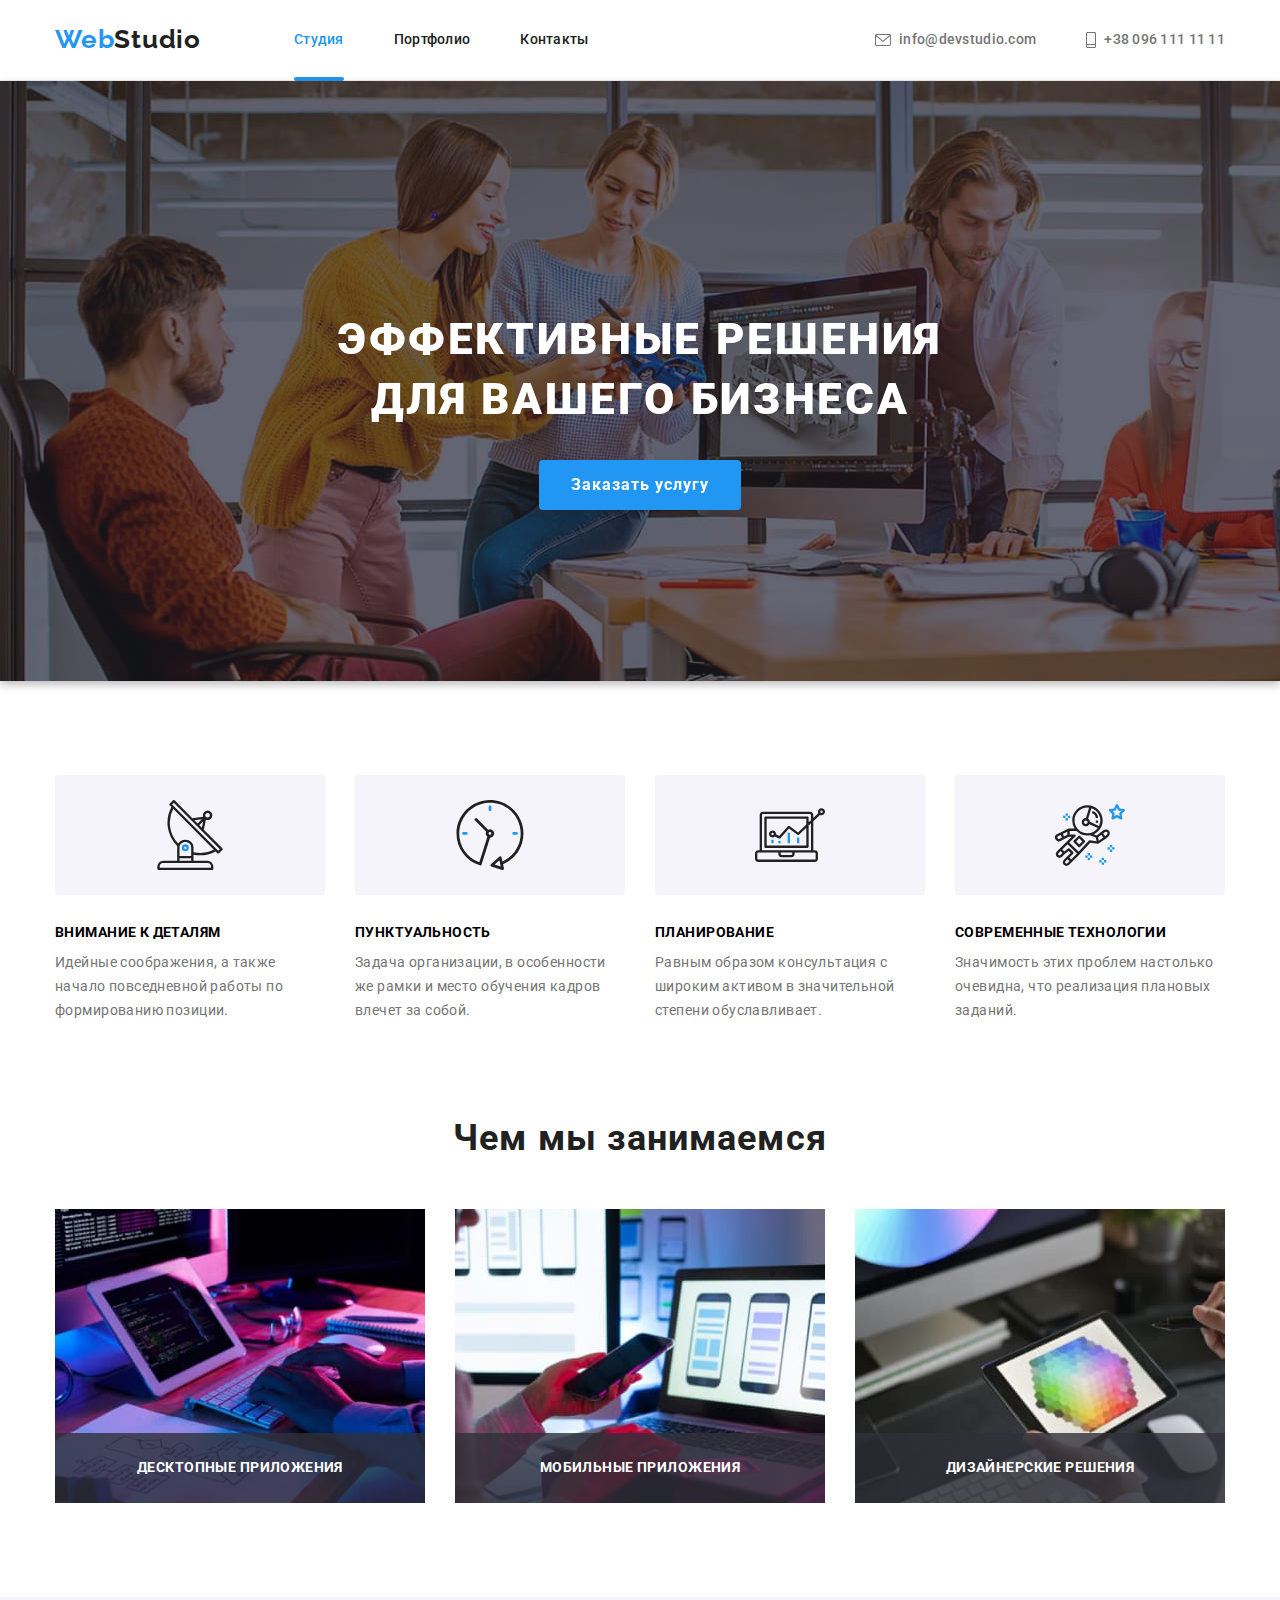
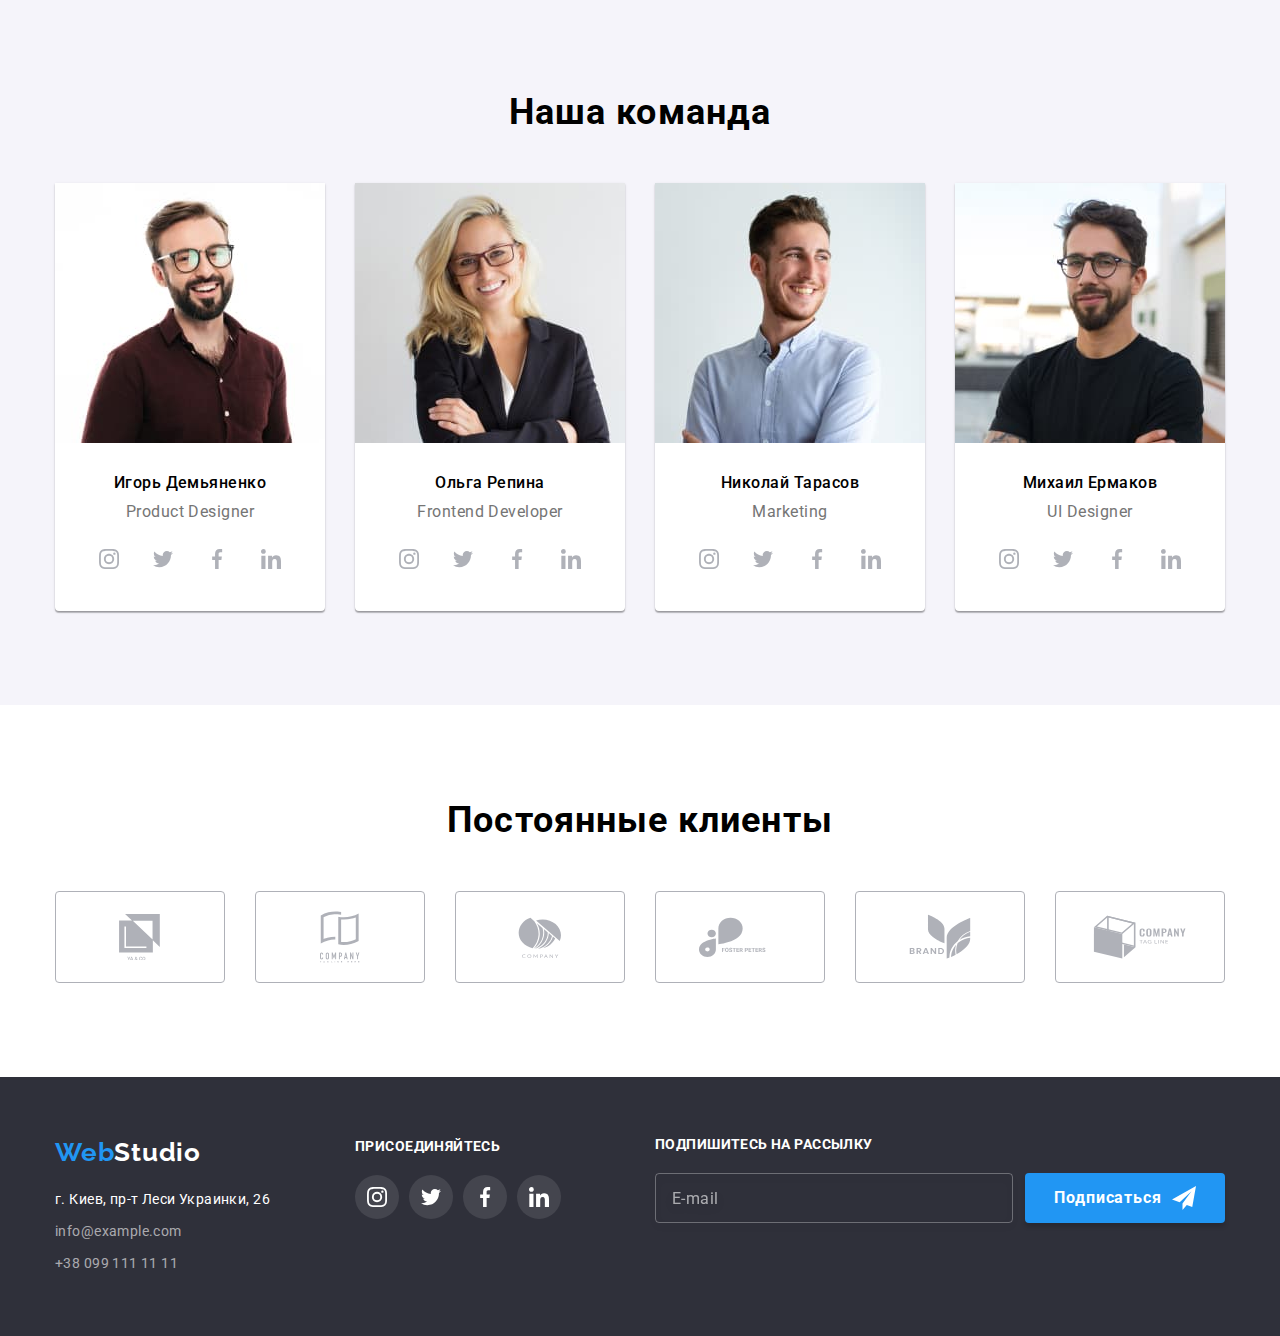
==== commit 712aa93f: "correcting mistakes" ====
--- a/index.html
+++ b/index.html
@@ -41,7 +41,7 @@
               <!-- <use href="./img/sprite.svg#cross" class="icon-cross"></use> -->
             </svg>
           </button>
-          <!-- -----------------------------------------------------menu -->
+          <!-- --------------------------------------menu ------------------------------->
           <div class="menu-container is-closed" id="menu-container">
             <div class="container">
               <button class="page-header__close-btn" type="button">
@@ -175,6 +175,65 @@
                 Значимость этих проблем настолько очевидна, что реализация
                 плановых заданий.
               </p>
+            </li>
+          </ul>
+        </div>
+      </section>
+      <!------------------------------------------------------our job---------------------------------------------------->
+      <section class="our-job">
+        <div class="container">
+          <h2 class="our-job__title">Чем мы занимаемся</h2>
+          <ul class="list our-job__list">
+            <li class="our-job__item">
+              <div class="img-thumb">
+                <img
+                  srcset="
+                    ./img/img@1x-job-keyboard.jpg 1x,
+                    ./img/img@2x-job-keyboard.jpg 2x
+                  "
+                  src="./img/img@1x-job-keyboard.jpg"
+                  alt="размечают страницу"
+                  width="370"
+                  class="our-job__image"
+                />
+                <div class="img-title">
+                  <h3 class="img-title__text">Десктопные приложения</h3>
+                </div>
+              </div>
+            </li>
+            <li class="our-job__item">
+              <div class="img-thumb">
+                <img
+                  srcset="
+                    ./img/img@1x-job-mobile.jpg 1x,
+                    ./img/img@2x-job-mobile.jpg 2x
+                  "
+                  src="./img/img@1x-job-mobile.jpg"
+                  alt="разработака приложения"
+                  width="370"
+                  class="our-job__image"
+                />
+                <div class="img-title">
+                  <h3 class="img-title__text">Мобильные приложения</h3>
+                </div>
+              </div>
+            </li>
+            <li class="our-job__item">
+              <div class="img-thumb">
+                <img
+                  srcset="
+                    ./img/img@1x-job-tablet.jpg 1x,
+                    ./img/img@2x-job-tablet.jpg 2x
+                  "
+                  src="./img/img@1x-job-tablet.jpg"
+                  alt="изображение на планшете"
+                  width="370"
+                  class="our-job__image"
+                />
+                <div class="img-title">
+                  <h3 class="img-title__text">Дизайнерские решения</h3>
+                </div>
+              </div>
             </li>
           </ul>
         </div>
--- a/css/main.min.css
+++ b/css/main.min.css
@@ -1 +1 @@
-body{font-family:"Roboto",sans-serif;background-color:var(--main-bgc);color:var(--primary-text-color)}body.no-scroll{overflow:hidden}.visually-hidden{position:absolute;white-space:nowrap;width:1px;height:1px;overflow:hidden;border:0;padding:0;clip:rect(0 0 0 0);clip-path:inset(50%);margin:-1px}a{text-decoration:none}.porfolio-list,.filter-btns,.form-list,.footer-social__list,.footer-data__list,.customers-list,.our-team__social,.our-team__list,.features__list,.social-list,.contacts,.nav-list{list-style:none;margin:0;padding:0}.titles h2{text-align:center}img{display:block;max-width:100%;height:auto;width:100%}.container{width:100%;padding-left:15px;padding-right:15px;margin-left:auto;margin-right:auto}@media screen and (min-width: 480px){.container{max-width:480px}}@media screen and (min-width: 768px){.container{max-width:768px}}@media screen and (min-width: 1200px){.container{max-width:1200px}}.section{padding-top:60px;padding-bottom:60px}@media screen and (min-width: 1200px){.section{padding-top:94px;padding-bottom:94px}}.page-header{border-bottom:1px solid #ececec}@media screen and (max-width: 767px){.header-content{padding-top:10px;padding-bottom:10px}}.page-header__nav{display:flex;align-items:center}.page-header__logo{font-weight:700;font-size:24px;line-height:1.1666666667;letter-spacing:.03em;color:#212121;font-family:"Raleway",sans-serif}@media screen and (min-width: 1200px){.page-header__logo{font-weight:700;font-size:26px;line-height:1.1923076923;letter-spacing:.03em;color:#212121}}.page-header__logo .page-header__text{color:#2196f3}.page-header__open-btn{display:inline-flex;margin:0;padding:0;border:none;background-color:rgba(0,0,0,0);margin-left:auto}.page-header__open-btn .page-header__icon{fill:#212121;transition:fill,250ms,cubic-bezier(0.4, 0, 0.2, 1)}.page-header__open-btn .page-header__icon:hover,.page-header__open-btn .page-header__icon:focus,.page-header__open-btn .page-header__icon:active{fill:#2196f3}@media screen and (min-width: 767px){.page-header__open-btn{display:none}}@media screen and (max-width: 767px){.menu-container{background-color:#fff;position:fixed;top:0;left:0;width:100%;height:100%;z-index:3;overflow:auto}.menu-container .container{position:relative;padding-top:48px;padding-bottom:48px;padding-left:40px;padding-right:0;display:flex;flex-direction:column;overflow:auto;height:100%}.menu-container.is-closed{display:none}}@media screen and (max-width: 767px){.nav-list .nav-list__link--current{color:#2196f3}.nav-list__item:not(:last-child){margin-bottom:32px}.nav-list__link{font-weight:500;font-size:40px;line-height:1.18;letter-spacing:.02em;color:#212121}.nav-list__link:hover,.nav-list__link:focus{color:#2196f3}}@media screen and (max-width: 767px){.contacts{margin-top:auto;margin-bottom:64px}.contacts .contacts__icon{display:none}.contacts__item:not(:last-child){margin-bottom:32px}.contacts__tel{font-weight:500;font-size:34px;line-height:1.18;letter-spacing:.02em;color:#2196f3}}@media screen and (max-width: 767px)and (max-width: 320px){.contacts__tel{font-size:27px}}@media screen and (max-width: 767px){.contacts__email{font-weight:500;font-size:24px;line-height:1.17;letter-spacing:.02em;color:#757575}}@media screen and (max-width: 767px){.social-list{display:flex;flex-wrap:wrap;justify-content:left}.social-list__item:not(:last-child){margin-right:10px}.social-list__item{padding-right:10px}.social-list__item:not(:last-child){border-right:1px solid rgba(33,33,33,.2)}.social-list__link{font-weight:500;font-size:18px;line-height:1.22;letter-spacing:.02em;color:#2196f3}}.page-header__icon{fill:#212121}.page-header__icon:hover,.page-header__icon:focus{fill:#2196f3}.page-header__close-btn{position:absolute;top:10px;right:15px;display:inline-flex;margin:0;padding:0;border:none;background-color:rgba(0,0,0,0);margin-left:auto}@media screen and (min-width: 768px){.page-header__close-btn{display:none}}@media screen and (min-width: 768px){.menu-container{margin-left:auto}.menu-container .container{display:flex;align-items:center;padding:0}.nav-list{display:flex;align-items:center}.nav-list__item{position:relative}.nav-list__item:not(:last-child){margin-right:50px}.nav-list__link{display:block;font-weight:500;font-size:14px;line-height:1.14;letter-spacing:.02em;color:#212121;padding-top:32px;padding-bottom:32px}.nav-list__link--current{color:#2196f3}.nav-list__link--current::after{position:absolute;left:0px;bottom:-1px;content:"";width:100%;height:4px;border-radius:2px;background-color:#2196f3}.social-list{display:none}.contacts{display:flex;flex-direction:column-reverse;margin-left:84px}.contacts__item:nth-child(2){margin-bottom:10px}.contacts__icon{display:inline-block;margin-right:8px;fill:#757575}.contacts__email,.contacts__tel{font-weight:500;font-size:12px;line-height:1.17;letter-spacing:.02em;color:#757575;display:flex;align-items:center}}@media screen and (min-width: 1200px){.menu-container{display:flex;align-items:center;margin-left:auto}.nav-list__link{transition:color 250ms cubic-bezier(0.4, 0, 0.2, 1)}.nav-list__link:hover,.nav-list__link:focus{color:#2196f3}.contacts{display:flex;align-items:center;flex-direction:row-reverse;margin-left:331px}.contacts__item:nth-child(2){margin-right:50px;margin-bottom:0px}.contacts__email,.contacts__tel{font-size:14px;line-height:1.14;letter-spacing:.02em;transition:color 250ms cubic-bezier(0.4, 0, 0.2, 1)}.contacts__icon{fill:currentColor}.contacts__email:hover,.contacts__email:focus,.contacts__tel:hover,.contacts__tel:focus{color:#2196f3}}.hero{text-align:center;padding-top:118px;padding-bottom:118px;max-width:480px;height:400px;margin-left:auto;margin-right:auto;background-image:linear-gradient(to right, rgba(47, 48, 58, 0.4), rgba(47, 48, 58, 0.4)),url("../img/mobile-hero.jpg");filter:drop-shadow(0px 4px 4px rgba(0, 0, 0, 0.25));background-repeat:no-repeat;background-size:cover}@media(min-device-pixel-ratio: 2),(min-resolution: 192dpi),(min-resolution: 2dppx){.hero{background-image:linear-gradient(to right, rgba(47, 48, 58, 0.4), rgba(47, 48, 58, 0.4)),url("../img/img2x-hero-mobile.jpg")}}@media screen and (min-width: 768px){.hero{max-width:768px;height:400px;background-image:linear-gradient(to right, rgba(47, 48, 58, 0.4), rgba(47, 48, 58, 0.4)),url("../img/img@1x-hero-tab.jpg")}}@media screen and (min-width: 768px)and (min-device-pixel-ratio: 2),screen and (min-width: 768px)and (min-resolution: 192dpi),screen and (min-width: 768px)and (min-resolution: 2dppx){.hero{background-image:linear-gradient(to right, rgba(47, 48, 58, 0.4), rgba(47, 48, 58, 0.4)),url("../img/img@2x-hero-tab.jpg")}}@media screen and (min-width: 1200px){.hero{padding-top:200px;padding-bottom:200px;max-width:1600px;height:600px;background-image:linear-gradient(to right, rgba(47, 48, 58, 0.4), rgba(47, 48, 58, 0.4)),url("../img/Img@1x-hero-desctop.jpg")}}@media screen and (min-width: 1200px)and (min-device-pixel-ratio: 2),screen and (min-width: 1200px)and (min-resolution: 192dpi),screen and (min-width: 1200px)and (min-resolution: 2dppx){.hero{background-image:linear-gradient(to right, rgba(47, 48, 58, 0.4), rgba(47, 48, 58, 0.4)),url("../img/Img@2x-hero-desctop.jpg")}}.hero__title{font-weight:900;font-size:26px;line-height:1.62;letter-spacing:.06em;color:#fff;text-transform:uppercase;margin-left:auto;margin-right:auto;margin-bottom:30px;max-width:360px}@media screen and (min-width: 1200px){.hero__title{max-width:696px;font-weight:900;font-size:44px;line-height:1.36;letter-spacing:.06em;color:#fff}}.hero__button{font-family:Roboto,sans-serif;color:#fff;background-color:#2196f3;border:0;font-weight:700;font-size:16px;line-height:1.88;letter-spacing:.06em;cursor:pointer;padding:10px 32px;border-radius:4px}.features__list{display:flex;flex-wrap:wrap;gap:30px}.features__list .features__item{max-width:450px;margin-left:auto;margin-right:auto}.features__wrapper{display:block;width:100%;height:120px;background-color:#f5f4fa;border-radius:4px;display:flex;justify-content:center;align-items:center}.features__title{margin-top:30px;margin-bottom:10px;font-size:14px;line-height:1.14;letter-spacing:.03em;text-transform:uppercase;text-align:center}@media screen and (min-width: 768px){.features__title{text-align:left}}.features__text{font-weight:400;font-size:14px;line-height:1.71;letter-spacing:.03em;color:#757575;margin:0px}@media screen and (min-width: 768px){.features__item{width:calc((100% - 30px)/2)}}@media screen and (min-width: 1200px){.features__item{width:calc((100% - 90px)/4)}}.our-team{background-color:#f5f4fa}.our-team__title{margin-top:0px;margin-bottom:30px;font-weight:700;font-size:28px;line-height:1.18;letter-spacing:.03em}.our-team__list{display:flex;flex-wrap:wrap;gap:30px}.our-team__member{background-color:#fff;box-shadow:0px 1px 3px rgba(0,0,0,.12),0px 1px 1px rgba(0,0,0,.14),0px 2px 1px rgba(0,0,0,.2);border-radius:0px 0px 4px 4px}.team-data{padding-top:30px;padding-bottom:16px;text-align:center}.team-data__name{margin:0;margin-bottom:10px;font-weight:500;font-size:16px;line-height:1.2;letter-spacing:.03em}.team-data__position{margin:0px;line-height:1.2;color:#757575;letter-spacing:.03em}.our-team__social{display:flex;justify-content:center;padding-bottom:30px}.our-team__social-item:not(:last-child){margin-right:10px}.our-team__social-link{display:flex;justify-content:center;align-items:center;width:44px;height:44px;border-radius:50px;background-color:#fff;color:#afb1b8;fill:#afb1b8;transition-property:background-color,color,fill;transition-duration:250ms;transition-timing-function:cubic-bezier(0.4, 0, 0.2, 1)}.our-team__social-link:hover,.our-team__social-link:focus{background-color:#2196f3;color:#fff;fill:#fff}.our-team__social-icon{fill:currentColor}@media screen and (min-width: 768px){.our-team__member{width:calc((100% - 30px)/2)}}@media screen and (min-width: 1200px){.our-team__member{width:calc((100% - 90px)/4)}}.customers-title{margin-top:0;margin-bottom:30px;font-size:28px;line-height:1.1785714286;letter-spacing:.03em}.customers-list{display:flex;flex-wrap:wrap;gap:30px}.customers-item{width:calc((100% - 30px)/2);height:92px}.customers-link{display:flex;justify-content:center;align-items:center;border:1px solid #afb1b8;border-radius:4px;width:100%;height:100%;transition:border 250ms cubic-bezier(0.4, 0, 0.2, 1)}.customers-link:hover,.customers-link:focus{border:1px solid #2196f3}.customers-icon{fill:#afb1b8;transition:fill 250ms cubic-bezier(0.4, 0, 0.2, 1)}.customers-link:hover>.customers-icon,.customers-link:focus>.customers-icon{fill:#2196f3}@media screen and (min-width: 768px){.customers-item{width:calc((100% - 60px)/3)}}@media screen and (min-width: 1200px){.customers-item{width:calc((100% - 150px)/6)}}.footer{background-color:#2f303a;padding-top:60px;padding-bottom:60px}.footer-wrapper{display:flex;flex-wrap:wrap;justify-content:center}@media screen and (min-width: 1200px){.footer-wrapper{display:flex;flex-wrap:nowrap}}.footer-data{width:100%;margin-bottom:60px;text-align:center}@media screen and (min-width: 1200px){.footer-data{margin:0;text-align:start}}.page-header__logo .page-header__text{color:#2196f3}.page-header__logo--inverse{display:inline-block;margin-bottom:20px;color:#fff}.footer-data__address{font-size:14px;line-height:1.71;letter-spacing:.03em;color:#fff;margin-bottom:8px;font-style:normal}.footer-data__contacts:not(:last-child){margin-bottom:8px}.footer-data__contacts .footer-data__link{font-weight:400;font-size:14px;line-height:1.7;letter-spacing:.03em;color:rgba(255,255,255,.6)}.footer-social{text-align:center;margin-bottom:60px}@media screen and (min-width: 1200px){.footer-social{margin:0;text-align:start}}.footer-social__text{display:inline-block;font-size:14px;line-height:1.14;letter-spacing:.03em;color:#fff;margin-top:0px;margin-bottom:20px;text-transform:uppercase}.footer-social__list{display:flex;justify-content:center}@media screen and (min-width: 1200px){.footer-social__list{justify-content:flex-start}}.our-team__social-link--bgc{width:44px;height:44px;border-radius:50px;background-color:rgba(255,255,255,.1);color:#fff;fill:#fff}.subscribe{text-align:center}@media screen and (min-width: 1200px){.subscribe{display:flex;text-align:start;align-items:self-end;height:fit-content}}.subscribe__label .subscribe__text{display:block;margin-bottom:20px;font-weight:700;font-size:14px;line-height:1.14;text-transform:uppercase;color:#fff;letter-spacing:.03em}.subscribe__input{width:100%;height:50px;margin-bottom:20px;border:1px solid rgba(255,255,255,.3);filter:drop-shadow(0px 4px 4px rgba(0, 0, 0, 0.15));border-radius:4px;background-color:rgba(0,0,0,0);padding:15px 16px;color:#fff}.subscribe__input::placeholder{font-weight:400;font-size:16px;line-height:1.25;letter-spacing:.03em;color:rgba(255,255,255,.6)}@media screen and (min-width: 1200px){.subscribe__input{width:358px;margin:0}}.subscribe__btn{display:inline-flex;justify-content:center;align-items:center;width:200px;height:50px;padding:0;border-radius:4px;border:none;box-shadow:0px 4px 4px rgba(0,0,0,.15);background-color:#2196f3;color:#fff;font-weight:700;line-height:1.88;letter-spacing:.06em}@media screen and (min-width: 1200px){.subscribe__btn{margin-left:12px}}.subscribe__btn .subscribe__icon{margin-left:10px}@media screen and (min-width: 768px){.footer-data,.footer-social{width:50%}}.backdrop{position:fixed;top:0;left:0;width:100%;height:100%;background-color:rgba(0,0,0,.2);opacity:1;z-index:1;padding:93px 15px 94px 15px;transition:opacity 250ms cubic-bezier(0.4, 0, 0.2, 1)}.backdrop.is-hidden{visibility:hidden;opacity:0;pointer-events:none}.modal{position:relative;border-radius:4px;background-color:#fff;box-shadow:0px 1px 3px rgba(0,0,0,.12),0px 1px 1px rgba(0,0,0,.14),0px 2px 1px rgba(0,0,0,.2);opacity:1;transition:transform 250ms cubic-bezier(0.4, 0, 0.2, 1),opacity 250ms cubic-bezier(0.4, 0, 0.2, 1)}@media screen and (min-width: 480px){.modal{position:absolute;top:50%;left:50%;transform:translate(-50%, -50%) scale(1);max-width:450px;width:100%}}@media screen and (min-width: 1200px){.modal{max-width:528px}}.backdrop.is-hidden .modal{transform:translate(-50%, -50%) scale(1.1);opacity:0}.close-btn{position:absolute;display:flex;justify-content:center;align-items:center;top:8px;right:8px;width:30px;height:30px;border-radius:50%;background-color:#fff;border:1px solid rgba(0,0,0,.1);cursor:pointer}.close-btn:hover>.close-icon,.close-btn:focus>.close-icon{fill:#2196f3}.close-icon{transition:fill 250ms cubic-bezier(0.4, 0, 0.2, 1)}.form{padding:40px;width:100%;height:100%}.form .form-header{margin:0;margin-bottom:12px;text-align:center;font-weight:700;font-size:20px;line-height:1.15;letter-spacing:.03em;color:#212121}.form-item{position:relative}.form-item:nth-child(-n+3){margin-bottom:10px}.form-item:focus-within .form-icon{fill:#2196f3}.form-item-checkbox{margin-bottom:30px}.form-icon{position:absolute;top:50%;left:12px;transition:fill 250ms cubic-bezier(0.4, 0, 0.2, 1)}.form__label{display:block;margin-bottom:4px;font-size:12px;line-height:1.17;letter-spacing:.01em;color:#757575}.form__input{border:1px solid rgba(33,33,33,.2);outline:rgba(0,0,0,0);border-radius:4px;transition:border 250ms cubic-bezier(0.4, 0, 0.2, 1)}.form__input:nth-child(-n+3){width:100%;height:40px;padding-top:12px;padding-bottom:12px;padding-left:42px}.form__input:focus{border-color:#2196f3}.comment{margin-bottom:20px}.comment__textarea{display:block;width:100%;height:120px;padding:12px 16px;resize:none;outline:rgba(0,0,0,0);border:1px solid rgba(33,33,33,.2);border-radius:4px;transition:border 250ms cubic-bezier(0.4, 0, 0.2, 1)}.comment__textarea::placeholder{font-weight:400;font-size:14px;line-height:1.1428571429;letter-spacing:.01em;color:rgba(117,117,117,.5)}.comment__textarea:focus{border-color:#2196f3}.form-checkbox{margin-bottom:30px}.form-checkbox .checkbox-label{display:flex;align-items:center;justify-content:center;font-weight:400;font-size:14px;line-height:1.71;letter-spacing:.03em;color:#757575}@media screen and (max-width: 1199px){.form-checkbox .checkbox-label{font-weight:400;font-size:12px;line-height:1.1666666667;letter-spacing:.03em;color:#757575}}.checkbox-icon{display:flex;align-items:center;margin-right:8.38px;width:16px;height:15px;border:2px solid #212121;border-radius:2px;transition:background-color,border,background-image;transition-duration:250ms;transition-timing-function:cubic-bezier(0.4, 0, 0.2, 1)}.checkbox-input:focus+.checkbox-icon{border:2px solid blue;outline:1px solid #2196f3}.checkbox-input:checked+.checkbox-icon{outline:rgba(0,0,0,0);background-color:#2196f3;border:2px solid #2196f3}.check-icon{fill:rgba(0,0,0,0);transition:fill 250ms cubic-bezier(0.4, 0, 0.2, 1)}.checkbox-input:checked+.checkbox-icon .check-icon{fill:#fff}.form__link{color:#2196f3;text-decoration-line:underline}.send-btn{display:block;margin-left:auto;margin-right:auto;width:200px;height:50px;border-radius:4px;border:none;box-shadow:0px 4px 4px rgba(0,0,0,.15);background-color:#2196f3;color:#fff;font-weight:700;line-height:1.88;letter-spacing:.06em;cursor:pointer}.filter-btns{display:flex;flex-wrap:wrap;gap:15px 8px;margin-bottom:40px}@media screen and (min-width: 768px){.filter-btns{justify-content:center;margin-bottom:30px}}@media screen and (min-width: 1200px){.filter-btns{margin-bottom:50px}}.list-button{padding:6px 22px;font-family:Roboto,sans-serif;font-weight:500;font-size:16px;line-height:1.62;letter-spacing:.03em;color:#212121;background-color:#f5f4fa;border:0;border-radius:4px;cursor:pointer;transition-property:background-color,color,box-shadow;transition-duration:250ms;transition-timing-function:cubic-bezier(0.4, 0, 0.2, 1)}.list-button:hover,.list-button:focus{background-color:#2196f3;color:#fff;box-shadow:0px 3px 1px rgba(0,0,0,.1),0px 1px 2px rgba(0,0,0,.08),0px 2px 2px rgba(0,0,0,.12)}.foto-item{width:100%}.foto-item:not(:last-child){margin-bottom:30px}.foto-item:hover .pop-up{transform:translateY(0)}.foto-item:hover .pop-up p{opacity:1;transform:scaleX(1)}.portfolio-link{display:flex;flex-direction:column;height:100%;transition:box-shadow 250ms cubic-bezier(0.4, 0, 0.2, 1)}.portfolio-link:hover,.portfolio-link:focus{box-shadow:0px 1px 1px rgba(0,0,0,.12),0px 4px 4px rgba(0,0,0,.06),1px 4px 6px rgba(0,0,0,.16)}.img-box{position:relative;overflow:hidden}.pop-up{position:absolute;top:0;left:0;padding:63px 24px;background-color:rgba(33,150,243,.9);transform:translateY(100%);transition-property:transform;transition-duration:250ms;transition-timing-function:cubic-bezier(0.4, 0, 0.2, 1)}.pop-up p{margin:0;min-width:168px;font-size:18px;line-height:1.56;letter-spacing:.03em;color:#fff;opacity:0;transform:scaleX(0);transition:opacity 1500ms cubic-bezier(0.4, 0, 0.2, 1),transform 1500ms cubic-bezier(0.4, 0, 0.2, 1)}.portfolio-content{flex-grow:1;padding:20px 24px;border-left:1px solid #eee;border-right:1px solid #eee;border-bottom:1px solid #eee}.list-title{margin-top:0;margin-bottom:4px;font-size:18px;line-height:2;letter-spacing:.06em;color:#212121;text-decoration:none}.list-descr{margin:0;font-size:16px;line-height:1.875;letter-spacing:.03em;color:#757575}@media screen and (min-width: 768px){.porfolio-list{display:flex;flex-wrap:wrap;gap:30px}.porfolio-list .foto-item{margin:0;flex-basis:calc((100% - 30px)/2)}}@media screen and (min-width: 1200px){.porfolio-list .foto-item{margin:0;flex-basis:calc((100% - 60px)/3)}}/*# sourceMappingURL=main.min.css.map */+body{font-family:"Roboto",sans-serif;background-color:var(--main-bgc);color:var(--primary-text-color)}body.no-scroll{overflow:hidden}.visually-hidden{position:absolute;white-space:nowrap;width:1px;height:1px;overflow:hidden;border:0;padding:0;clip:rect(0 0 0 0);clip-path:inset(50%);margin:-1px}a{text-decoration:none}.porfolio-list,.filter-btns,.form-list,.footer-social__list,.footer-data__list,.customers-list,.our-team__social,.our-team__list,.features__list,.our-job__list,.social-list,.contacts,.nav-list{list-style:none;margin:0;padding:0}.titles h2{text-align:center}img{display:block;max-width:100%;height:auto;width:100%}.container{width:100%;padding-left:15px;padding-right:15px;margin-left:auto;margin-right:auto}@media screen and (min-width: 480px){.container{max-width:480px}}@media screen and (min-width: 768px){.container{max-width:768px}}@media screen and (min-width: 1200px){.container{max-width:1200px}}.section{padding-top:60px;padding-bottom:60px}@media screen and (min-width: 1200px){.section{padding-top:94px;padding-bottom:94px}}.page-header{border-bottom:1px solid #ececec}@media screen and (max-width: 767px){.header-content{padding-top:10px;padding-bottom:10px}}.page-header__nav{display:flex;align-items:center}.page-header__logo{font-weight:700;font-size:24px;line-height:1.1666666667;letter-spacing:.03em;color:#212121;font-family:"Raleway",sans-serif}@media screen and (min-width: 1200px){.page-header__logo{font-weight:700;font-size:26px;line-height:1.1923076923;letter-spacing:.03em;color:#212121}}.page-header__logo .page-header__text{color:#2196f3}.page-header__open-btn{display:inline-flex;margin:0;padding:0;border:none;background-color:rgba(0,0,0,0);margin-left:auto}.page-header__open-btn .page-header__icon{fill:#212121;transition:fill,250ms,cubic-bezier(0.4, 0, 0.2, 1)}.page-header__open-btn .page-header__icon:hover,.page-header__open-btn .page-header__icon:focus,.page-header__open-btn .page-header__icon:active{fill:#2196f3}@media screen and (min-width: 767px){.page-header__open-btn{display:none}}@media screen and (max-width: 767px){.menu-container{background-color:#fff;position:fixed;top:0;left:0;width:100%;height:100%;z-index:3;overflow:auto}.menu-container .container{position:relative;padding-top:48px;padding-bottom:48px;padding-left:40px;padding-right:0;display:flex;flex-direction:column;overflow:auto;height:100%}.menu-container.is-closed{display:none}}@media screen and (max-width: 767px){.nav-list .nav-list__link--current{color:#2196f3}.nav-list__item:not(:last-child){margin-bottom:32px}.nav-list__link{font-weight:500;font-size:40px;line-height:1.18;letter-spacing:.02em;color:#212121}.nav-list__link:hover,.nav-list__link:focus{color:#2196f3}}@media screen and (max-width: 767px){.contacts{margin-top:auto;margin-bottom:64px}.contacts .contacts__icon{display:none}.contacts__item:not(:last-child){margin-bottom:32px}.contacts__tel{font-weight:500;font-size:34px;line-height:1.18;letter-spacing:.02em;color:#2196f3}}@media screen and (max-width: 767px)and (max-width: 320px){.contacts__tel{font-size:27px}}@media screen and (max-width: 767px){.contacts__email{font-weight:500;font-size:24px;line-height:1.17;letter-spacing:.02em;color:#757575}}@media screen and (max-width: 767px){.social-list{display:flex;flex-wrap:wrap;justify-content:left}.social-list__item:not(:last-child){margin-right:10px}.social-list__item{padding-right:10px}.social-list__item:not(:last-child){border-right:1px solid rgba(33,33,33,.2)}.social-list__link{font-weight:500;font-size:18px;line-height:1.22;letter-spacing:.02em;color:#2196f3}}.page-header__icon{fill:#212121}.page-header__icon:hover,.page-header__icon:focus{fill:#2196f3}.page-header__close-btn{position:absolute;top:10px;right:15px;display:inline-flex;margin:0;padding:0;border:none;background-color:rgba(0,0,0,0);margin-left:auto}@media screen and (min-width: 768px){.page-header__close-btn{display:none}}@media screen and (min-width: 768px){.menu-container{margin-left:auto}.menu-container .container{display:flex;align-items:center;padding:0}.nav-list{display:flex;align-items:center}.nav-list__item{position:relative}.nav-list__item:not(:last-child){margin-right:50px}.nav-list__link{display:block;font-weight:500;font-size:14px;line-height:1.14;letter-spacing:.02em;color:#212121;padding-top:32px;padding-bottom:32px}.nav-list__link--current{color:#2196f3}.nav-list__link--current::after{position:absolute;left:0px;bottom:-1px;content:"";width:100%;height:4px;border-radius:2px;background-color:#2196f3}.social-list{display:none}.contacts{display:flex;flex-direction:column-reverse;margin-left:84px}.contacts__item:nth-child(2){margin-bottom:10px}.contacts__icon{display:inline-block;margin-right:8px;fill:#757575}.contacts__email,.contacts__tel{font-weight:500;font-size:12px;line-height:1.17;letter-spacing:.02em;color:#757575;display:flex;align-items:center}}@media screen and (min-width: 1200px){.menu-container{display:flex;align-items:center;margin-left:93px;width:100%}.menu-container .container{width:100%}.nav-list__link{transition:color 250ms cubic-bezier(0.4, 0, 0.2, 1)}.nav-list__link:hover,.nav-list__link:focus{color:#2196f3}.contacts{display:flex;align-items:center;flex-direction:row-reverse;margin-left:auto}.contacts__item:nth-child(2){margin-right:50px;margin-bottom:0px}.contacts__email,.contacts__tel{font-size:14px;line-height:1.14;letter-spacing:.02em;transition:color 250ms cubic-bezier(0.4, 0, 0.2, 1)}.contacts__icon{fill:currentColor}.contacts__email:hover,.contacts__email:focus,.contacts__tel:hover,.contacts__tel:focus{color:#2196f3}}.hero{text-align:center;padding-top:118px;padding-bottom:118px;max-width:480px;height:400px;margin-left:auto;margin-right:auto;background-image:linear-gradient(to right, rgba(47, 48, 58, 0.4), rgba(47, 48, 58, 0.4)),url("../img/mobile-hero.jpg");filter:drop-shadow(0px 4px 4px rgba(0, 0, 0, 0.25));background-repeat:no-repeat;background-size:cover}@media(min-device-pixel-ratio: 2),(min-resolution: 192dpi),(min-resolution: 2dppx){.hero{background-image:linear-gradient(to right, rgba(47, 48, 58, 0.4), rgba(47, 48, 58, 0.4)),url("../img/img2x-hero-mobile.jpg")}}@media screen and (min-width: 768px){.hero{max-width:768px;height:400px;background-image:linear-gradient(to right, rgba(47, 48, 58, 0.4), rgba(47, 48, 58, 0.4)),url("../img/img@1x-hero-tab.jpg")}}@media screen and (min-width: 768px)and (min-device-pixel-ratio: 2),screen and (min-width: 768px)and (min-resolution: 192dpi),screen and (min-width: 768px)and (min-resolution: 2dppx){.hero{background-image:linear-gradient(to right, rgba(47, 48, 58, 0.4), rgba(47, 48, 58, 0.4)),url("../img/img@2x-hero-tab.jpg")}}@media screen and (min-width: 1200px){.hero{padding-top:200px;padding-bottom:200px;max-width:1600px;height:600px;background-image:linear-gradient(to right, rgba(47, 48, 58, 0.4), rgba(47, 48, 58, 0.4)),url("../img/Img@1x-hero-desctop.jpg")}}@media screen and (min-width: 1200px)and (min-device-pixel-ratio: 2),screen and (min-width: 1200px)and (min-resolution: 192dpi),screen and (min-width: 1200px)and (min-resolution: 2dppx){.hero{background-image:linear-gradient(to right, rgba(47, 48, 58, 0.4), rgba(47, 48, 58, 0.4)),url("../img/Img@2x-hero-desctop.jpg")}}.hero__title{font-weight:900;font-size:26px;line-height:1.62;letter-spacing:.06em;color:#fff;text-transform:uppercase;margin-left:auto;margin-right:auto;margin-bottom:30px;max-width:360px}@media screen and (min-width: 1200px){.hero__title{max-width:696px;font-weight:900;font-size:44px;line-height:1.36;letter-spacing:.06em;color:#fff}}.hero__button{font-family:Roboto,sans-serif;color:#fff;background-color:#2196f3;border:0;font-weight:700;font-size:16px;line-height:1.88;letter-spacing:.06em;cursor:pointer;padding:10px 32px;border-radius:4px}.our-job{padding-bottom:94px}@media screen and (max-width: 1199px){.our-job{display:none}}.our-job__title{font-weight:700;font-size:36px;line-height:1.1666666667;letter-spacing:.03em;color:#212121;margin-top:0px;margin-bottom:50px}.our-job__list{display:flex}.our-job__item:nth-child(n+2){margin-left:30px}.img-thumb{position:relative}.img-thumb .our-job__image{display:block}.img-title{position:absolute;left:0;bottom:0;width:100%;height:70px;padding-top:27px;padding-bottom:27px;background-color:rgba(47,48,58,.8)}.img-title .img-title__text{margin:0%;text-align:center;font-size:14px;line-height:1.14;letter-spacing:.03em;text-transform:uppercase;color:#fff}.features__list{display:flex;flex-wrap:wrap;gap:30px}.features__list .features__item{max-width:450px;margin-left:auto;margin-right:auto}.features__wrapper{display:block;width:100%;height:120px;background-color:#f5f4fa;border-radius:4px;display:flex;justify-content:center;align-items:center}.features__title{margin-top:30px;margin-bottom:10px;font-size:14px;line-height:1.14;letter-spacing:.03em;text-transform:uppercase;text-align:center}@media screen and (min-width: 768px){.features__title{text-align:left}}.features__text{font-weight:400;font-size:14px;line-height:1.71;letter-spacing:.03em;color:#757575;margin:0px}@media screen and (min-width: 768px){.features__item{width:calc((100% - 30px)/2)}}@media screen and (min-width: 1200px){.features__item{width:calc((100% - 90px)/4)}}.our-team{background-color:#f5f4fa}.our-team__title{margin-top:0px;margin-bottom:30px;font-weight:700;font-size:28px;line-height:1.18;letter-spacing:.03em}@media screen and (min-width: 1200px){.our-team__title{font-size:36px;line-height:1.1666666667;letter-spacing:.03em;margin-bottom:50px}}.our-team__list{display:flex;flex-wrap:wrap;gap:30px}.our-team__member{background-color:#fff;box-shadow:0px 1px 3px rgba(0,0,0,.12),0px 1px 1px rgba(0,0,0,.14),0px 2px 1px rgba(0,0,0,.2);border-radius:0px 0px 4px 4px}.team-data{padding-top:30px;padding-bottom:16px;text-align:center}.team-data__name{margin:0;margin-bottom:10px;font-weight:500;font-size:16px;line-height:1.2;letter-spacing:.03em}.team-data__position{margin:0px;line-height:1.2;color:#757575;letter-spacing:.03em}.our-team__social{display:flex;justify-content:center;padding-bottom:30px}.our-team__social-item:not(:last-child){margin-right:10px}.our-team__social-link{display:flex;justify-content:center;align-items:center;width:44px;height:44px;border-radius:50px;background-color:#fff;color:#afb1b8;fill:#afb1b8;transition-property:background-color,color,fill;transition-duration:250ms;transition-timing-function:cubic-bezier(0.4, 0, 0.2, 1)}.our-team__social-link:hover,.our-team__social-link:focus{background-color:#2196f3;color:#fff;fill:#fff}.our-team__social-icon{fill:currentColor}@media screen and (min-width: 768px){.our-team__member{width:calc((100% - 30px)/2)}}@media screen and (min-width: 1200px){.our-team__member{width:calc((100% - 90px)/4)}}.customers-title{margin-top:0;margin-bottom:30px;font-size:28px;line-height:1.1785714286;letter-spacing:.03em}@media screen and (min-width: 1200px){.customers-title{font-size:36px;line-height:1.1666666667;letter-spacing:.03em;margin-bottom:50px}}.customers-list{display:flex;flex-wrap:wrap;gap:30px}.customers-item{width:calc((100% - 30px)/2);height:92px}.customers-link{display:flex;justify-content:center;align-items:center;border:1px solid #afb1b8;border-radius:4px;width:100%;height:100%;transition:border 250ms cubic-bezier(0.4, 0, 0.2, 1)}.customers-link:hover,.customers-link:focus{border:1px solid #2196f3}.customers-icon{fill:#afb1b8;transition:fill 250ms cubic-bezier(0.4, 0, 0.2, 1)}.customers-link:hover>.customers-icon,.customers-link:focus>.customers-icon{fill:#2196f3}@media screen and (min-width: 768px){.customers-item{width:calc((100% - 60px)/3)}}@media screen and (min-width: 1200px){.customers-item{width:calc((100% - 150px)/6)}}.footer{background-color:#2f303a;padding-top:60px;padding-bottom:60px}.footer-wrapper{display:flex;flex-wrap:wrap;justify-content:center}@media screen and (min-width: 1200px){.footer-wrapper{display:flex;flex-wrap:nowrap}}.footer-data{width:100%;margin-bottom:60px;text-align:center}@media screen and (min-width: 1200px){.footer-data{margin:0;text-align:start}}.page-header__logo .page-header__text{color:#2196f3}.page-header__logo--inverse{display:inline-block;margin-bottom:20px;color:#fff}.footer-data__address{font-size:14px;line-height:1.71;letter-spacing:.03em;color:#fff;margin-bottom:8px;font-style:normal}.footer-data__contacts:not(:last-child){margin-bottom:8px}.footer-data__contacts .footer-data__link{font-weight:400;font-size:14px;line-height:1.7;letter-spacing:.03em;color:rgba(255,255,255,.6)}.footer-social{text-align:center;margin-bottom:60px}@media screen and (min-width: 1200px){.footer-social{margin:0;text-align:start}}.footer-social__text{display:inline-block;font-size:14px;line-height:1.14;letter-spacing:.03em;color:#fff;margin-top:0px;margin-bottom:20px;text-transform:uppercase}.footer-social__list{display:flex;justify-content:center}@media screen and (min-width: 1200px){.footer-social__list{justify-content:flex-start}}.our-team__social-link--bgc{width:44px;height:44px;border-radius:50px;background-color:rgba(255,255,255,.1);color:#fff;fill:#fff}.subscribe{text-align:center}@media screen and (min-width: 1200px){.subscribe{display:flex;text-align:start;align-items:self-end;height:fit-content}}.subscribe__label .subscribe__text{display:block;margin-bottom:20px;font-weight:700;font-size:14px;line-height:1.14;text-transform:uppercase;color:#fff;letter-spacing:.03em}.subscribe__input{width:100%;height:50px;margin-bottom:20px;border:1px solid rgba(255,255,255,.3);filter:drop-shadow(0px 4px 4px rgba(0, 0, 0, 0.15));border-radius:4px;background-color:rgba(0,0,0,0);padding:15px 16px;color:#fff}.subscribe__input::placeholder{font-weight:400;font-size:16px;line-height:1.25;letter-spacing:.03em;color:rgba(255,255,255,.6)}@media screen and (min-width: 1200px){.subscribe__input{width:358px;margin:0}}.subscribe__btn{display:inline-flex;justify-content:center;align-items:center;width:200px;height:50px;padding:0;border-radius:4px;border:none;box-shadow:0px 4px 4px rgba(0,0,0,.15);background-color:#2196f3;color:#fff;font-weight:700;line-height:1.88;letter-spacing:.06em}@media screen and (min-width: 1200px){.subscribe__btn{margin-left:12px}}.subscribe__btn .subscribe__icon{margin-left:10px}@media screen and (min-width: 768px){.footer-data,.footer-social{width:50%}}.backdrop{position:fixed;top:0;left:0;width:100%;height:100%;background-color:rgba(0,0,0,.2);opacity:1;z-index:1;padding:93px 15px 94px 15px;transition:opacity 250ms cubic-bezier(0.4, 0, 0.2, 1),visibility 250ms cubic-bezier(0.4, 0, 0.2, 1)}.is-hidden{visibility:hidden;opacity:0;pointer-events:none}.modal{position:relative;border-radius:4px;background-color:#fff;box-shadow:0px 1px 3px rgba(0,0,0,.12),0px 1px 1px rgba(0,0,0,.14),0px 2px 1px rgba(0,0,0,.2);transition:transform 250ms cubic-bezier(0.4, 0, 0.2, 1)}@media screen and (min-width: 480px){.modal{position:absolute;top:50%;left:50%;transform:translate(-50%, -50%) scale(1);max-width:450px;width:100%}}@media screen and (min-width: 1200px){.modal{max-width:528px}}.backdrop.is-hidden .modal{transform:translate(-50%, -50%) scale(1.5)}.close-btn{position:absolute;display:flex;justify-content:center;align-items:center;top:8px;right:8px;width:30px;height:30px;border-radius:50%;background-color:#fff;border:1px solid rgba(0,0,0,.1);cursor:pointer}.close-btn:hover>.close-icon,.close-btn:focus>.close-icon{fill:#2196f3}.close-icon{transition:fill 250ms cubic-bezier(0.4, 0, 0.2, 1)}.form{padding:40px;width:100%;height:100%}.form .form-header{margin:0;margin-bottom:12px;text-align:center;font-weight:700;font-size:20px;line-height:1.15;letter-spacing:.03em;color:#212121}.form-item{position:relative}.form-item:nth-child(-n+3){margin-bottom:10px}.form-item:focus-within .form-icon{fill:#2196f3}.form-item-checkbox{margin-bottom:30px}.form-icon{position:absolute;top:50%;left:12px;transition:fill 250ms cubic-bezier(0.4, 0, 0.2, 1)}.form__label{display:block;margin-bottom:4px;font-size:12px;line-height:1.17;letter-spacing:.01em;color:#757575}.form__input{border:1px solid rgba(33,33,33,.2);outline:rgba(0,0,0,0);border-radius:4px;transition:border 250ms cubic-bezier(0.4, 0, 0.2, 1)}.form__input:nth-child(-n+3){width:100%;height:40px;padding-top:12px;padding-bottom:12px;padding-left:42px}.form__input:focus{border-color:#2196f3}.comment{margin-bottom:20px}.comment__textarea{display:block;width:100%;height:120px;padding:12px 16px;resize:none;outline:rgba(0,0,0,0);border:1px solid rgba(33,33,33,.2);border-radius:4px;transition:border 250ms cubic-bezier(0.4, 0, 0.2, 1)}.comment__textarea::placeholder{font-weight:400;font-size:14px;line-height:1.1428571429;letter-spacing:.01em;color:rgba(117,117,117,.5)}.comment__textarea:focus{border-color:#2196f3}.form-checkbox{margin-bottom:30px}.form-checkbox .checkbox-label{display:flex;align-items:center;justify-content:center;font-weight:400;font-size:14px;line-height:1.71;letter-spacing:.03em;color:#757575}@media screen and (max-width: 1199px){.form-checkbox .checkbox-label{font-weight:400;font-size:12px;line-height:1.1666666667;letter-spacing:.03em;color:#757575}}.checkbox-icon{display:flex;align-items:center;margin-right:8.38px;width:16px;height:15px;border:2px solid #212121;border-radius:2px;transition:background-color,border,background-image;transition-duration:250ms;transition-timing-function:cubic-bezier(0.4, 0, 0.2, 1)}.checkbox-input:focus+.checkbox-icon{border:2px solid blue;outline:1px solid #2196f3}.checkbox-input:checked+.checkbox-icon{outline:rgba(0,0,0,0);background-color:#2196f3;border:2px solid #2196f3}.check-icon{fill:rgba(0,0,0,0);transition:fill 250ms cubic-bezier(0.4, 0, 0.2, 1)}.checkbox-input:checked+.checkbox-icon .check-icon{fill:#fff}.form__link{color:#2196f3;text-decoration-line:underline}.send-btn{display:block;margin-left:auto;margin-right:auto;width:200px;height:50px;border-radius:4px;border:none;box-shadow:0px 4px 4px rgba(0,0,0,.15);background-color:#2196f3;color:#fff;font-weight:700;line-height:1.88;letter-spacing:.06em;cursor:pointer}.filter-btns{display:flex;flex-wrap:wrap;gap:15px 8px;margin-bottom:40px}@media screen and (min-width: 768px){.filter-btns{justify-content:center;margin-bottom:30px}}@media screen and (min-width: 1200px){.filter-btns{margin-bottom:50px}}.list-button{padding:6px 22px;font-family:Roboto,sans-serif;font-weight:500;font-size:16px;line-height:1.62;letter-spacing:.03em;color:#212121;background-color:#f5f4fa;border:0;border-radius:4px;cursor:pointer;transition-property:background-color,color,box-shadow;transition-duration:250ms;transition-timing-function:cubic-bezier(0.4, 0, 0.2, 1)}.list-button:hover,.list-button:focus{background-color:#2196f3;color:#fff;box-shadow:0px 3px 1px rgba(0,0,0,.1),0px 1px 2px rgba(0,0,0,.08),0px 2px 2px rgba(0,0,0,.12)}.foto-item{width:100%}.foto-item:not(:last-child){margin-bottom:30px}.foto-item:hover .pop-up{transform:translateY(0)}.foto-item:hover .pop-up p{opacity:1;transform:scaleX(1)}.portfolio-link{display:flex;flex-direction:column;height:100%;transition:box-shadow 250ms cubic-bezier(0.4, 0, 0.2, 1)}.portfolio-link:hover,.portfolio-link:focus{box-shadow:0px 1px 1px rgba(0,0,0,.12),0px 4px 4px rgba(0,0,0,.06),1px 4px 6px rgba(0,0,0,.16)}.img-box{position:relative;overflow:hidden}.pop-up{position:absolute;top:0;left:0;padding:63px 24px;background-color:rgba(33,150,243,.9);transform:translateY(100%);transition-property:transform;transition-duration:250ms;transition-timing-function:cubic-bezier(0.4, 0, 0.2, 1)}.pop-up p{margin:0;min-width:168px;font-size:18px;line-height:1.56;letter-spacing:.03em;color:#fff;opacity:0;transform:scaleX(0);transition:opacity 1500ms cubic-bezier(0.4, 0, 0.2, 1),transform 1500ms cubic-bezier(0.4, 0, 0.2, 1)}.portfolio-content{flex-grow:1;padding:20px 24px;border-left:1px solid #eee;border-right:1px solid #eee;border-bottom:1px solid #eee}.list-title{margin-top:0;margin-bottom:4px;font-size:18px;line-height:2;letter-spacing:.06em;color:#212121;text-decoration:none}.list-descr{margin:0;font-size:16px;line-height:1.875;letter-spacing:.03em;color:#757575}@media screen and (min-width: 768px){.porfolio-list{display:flex;flex-wrap:wrap;gap:30px}.porfolio-list .foto-item{margin:0;flex-basis:calc((100% - 30px)/2)}}@media screen and (min-width: 1200px){.porfolio-list .foto-item{margin:0;flex-basis:calc((100% - 60px)/3)}}/*# sourceMappingURL=main.min.css.map */